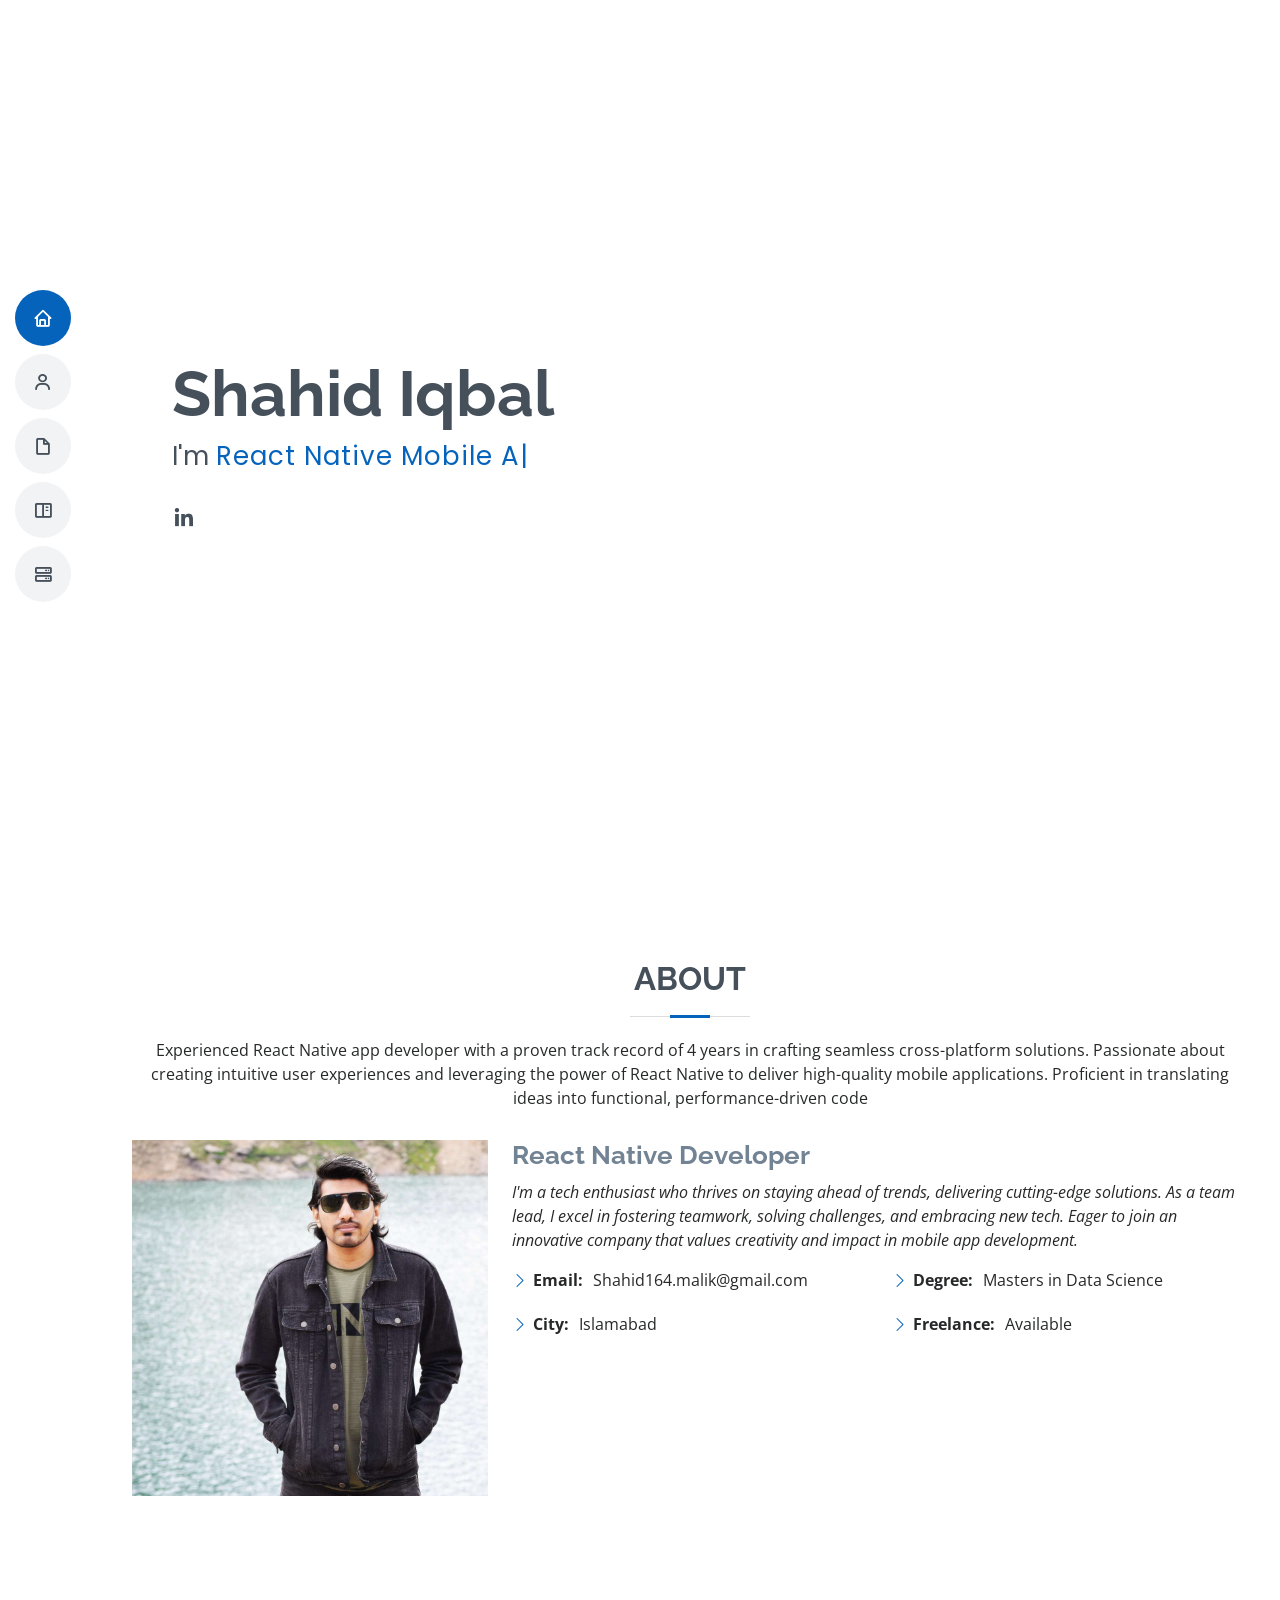
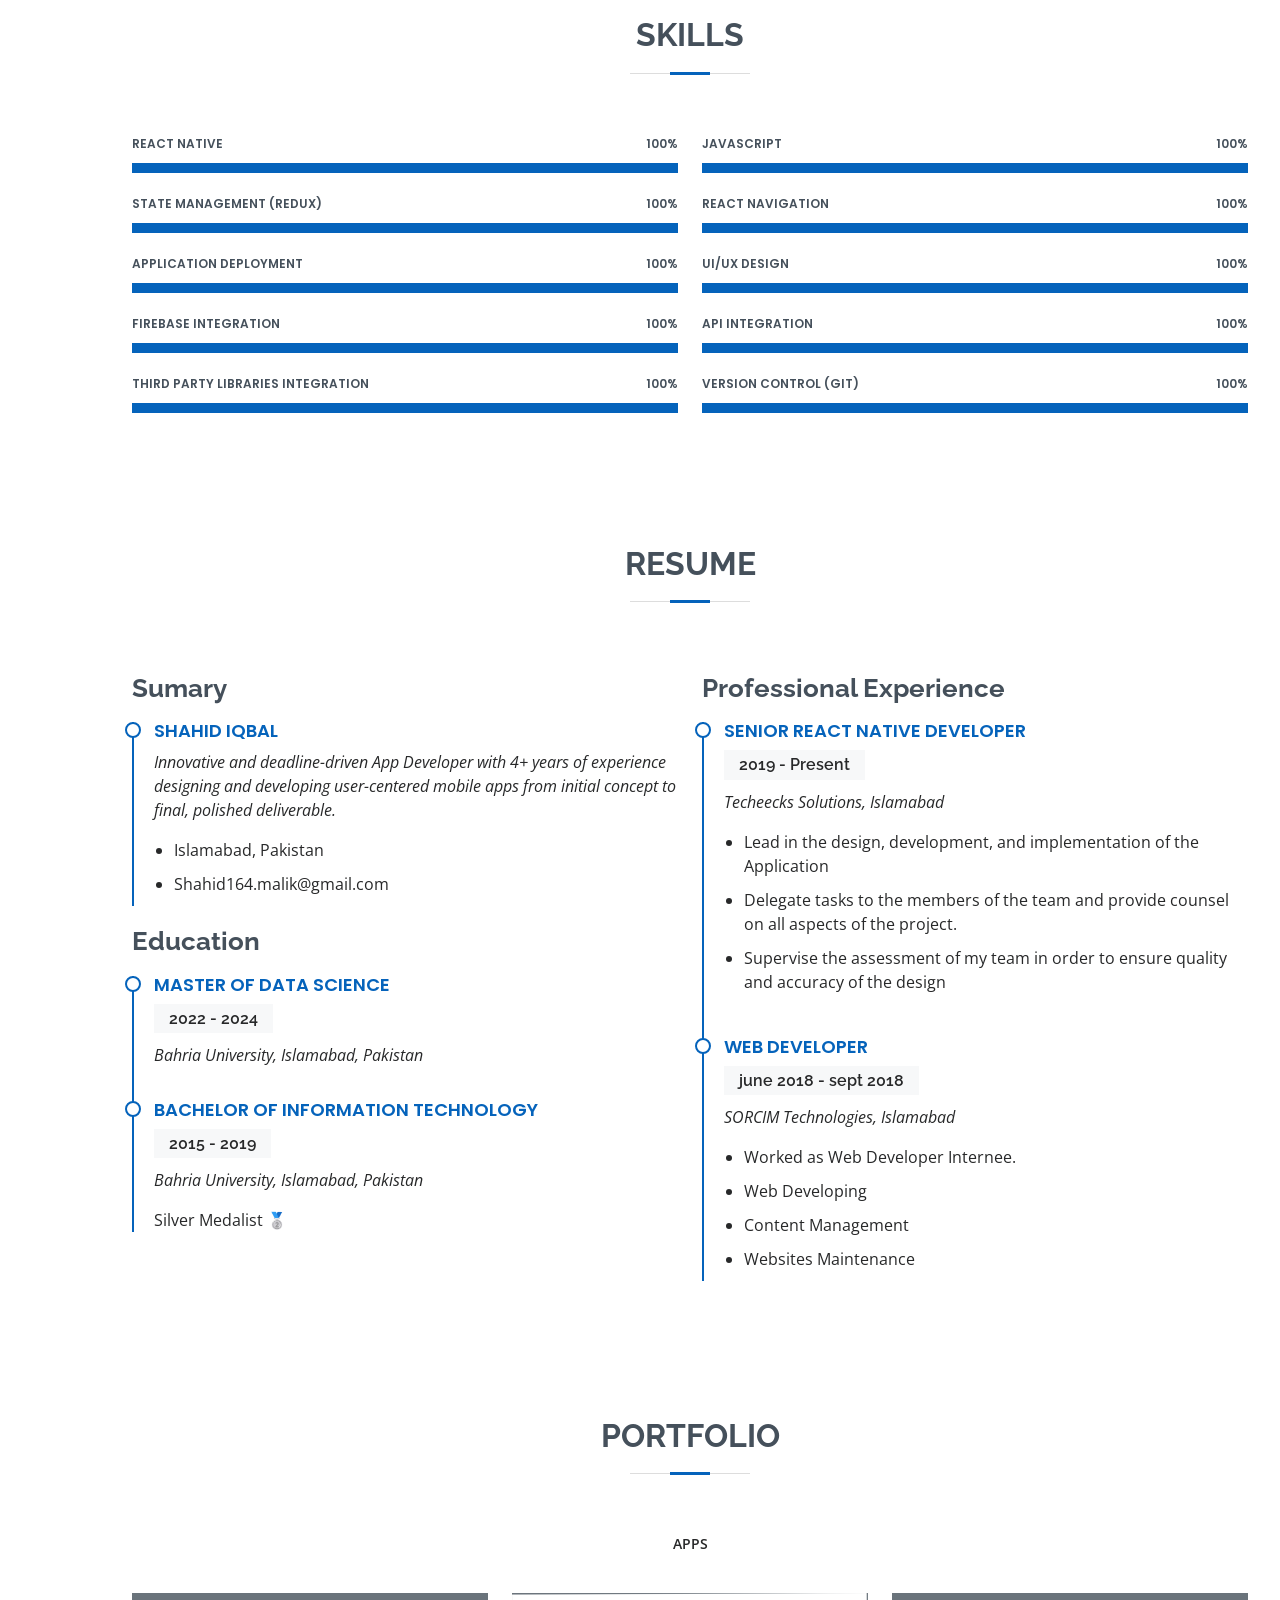
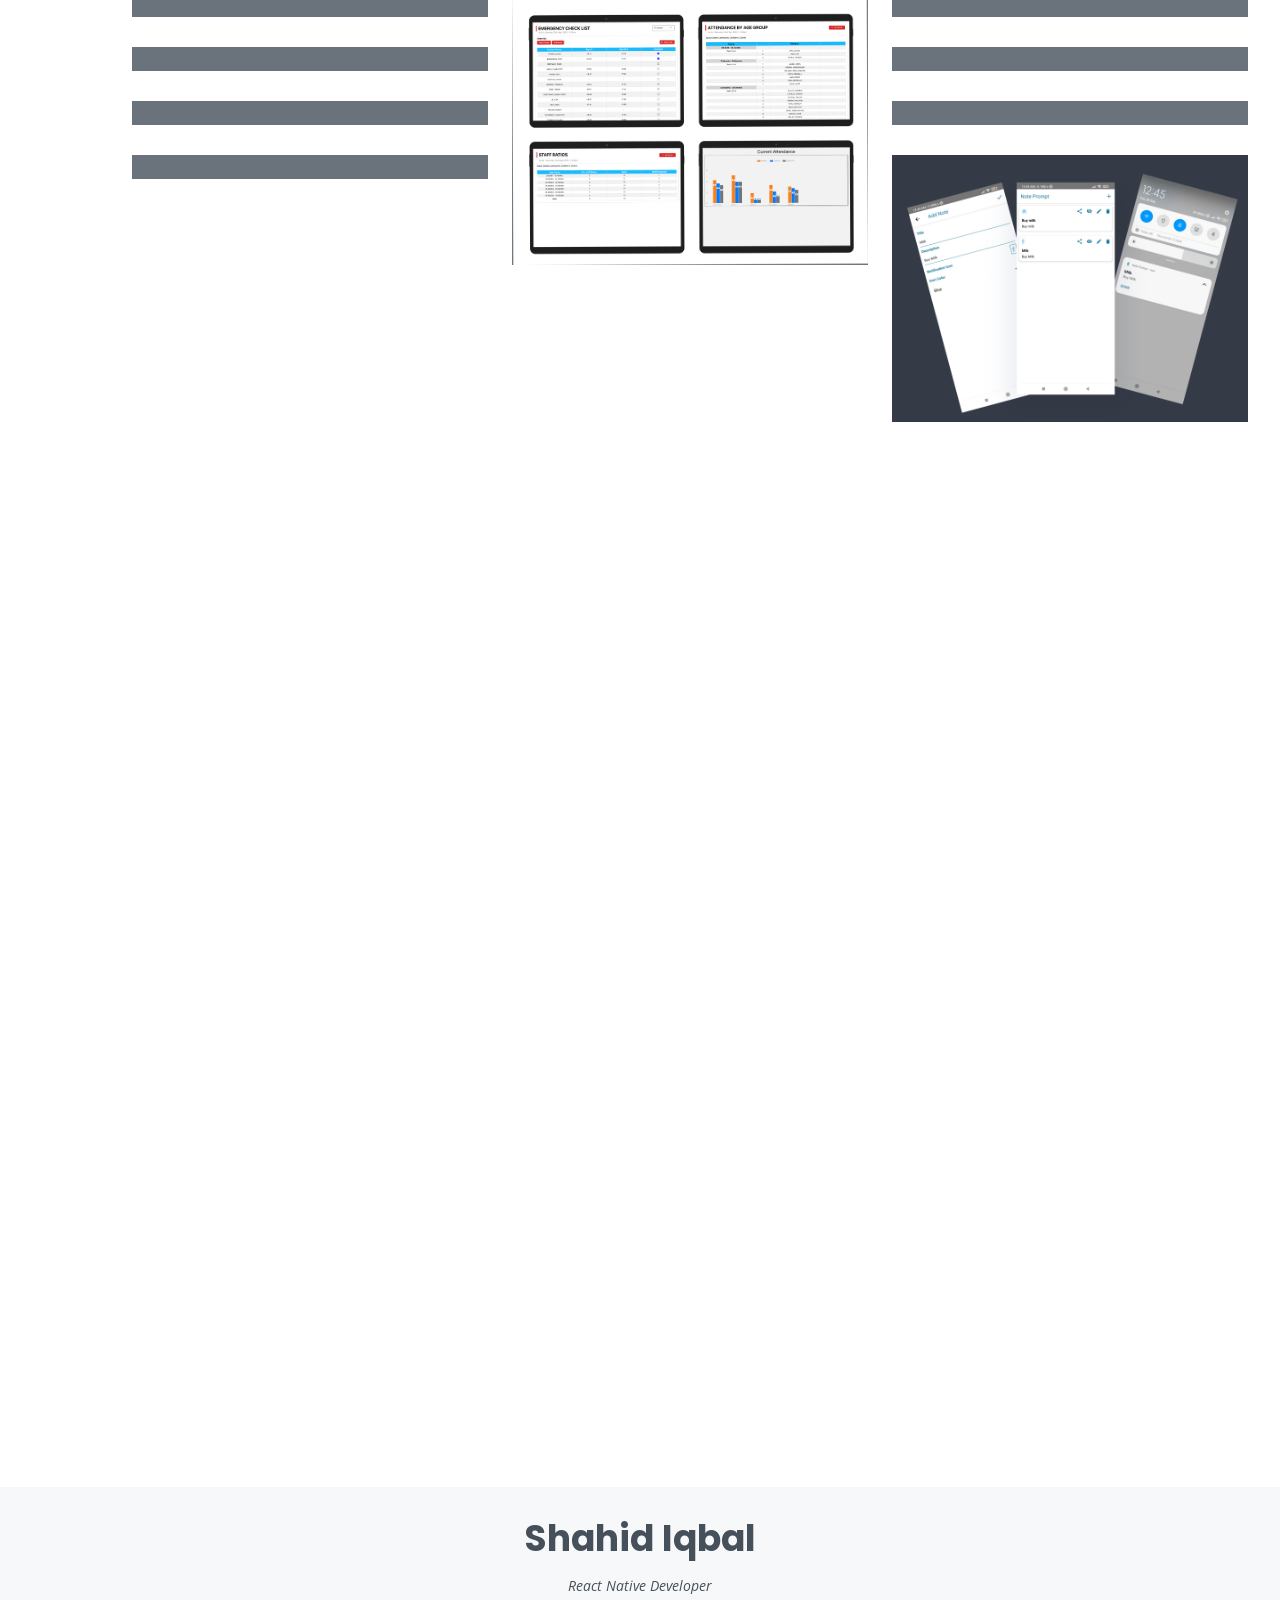
==== index.html @ 9d82361a "first commit" ====
<!DOCTYPE html>
<html lang="en">

<head>
  <meta charset="utf-8">
  <meta content="width=device-width, initial-scale=1.0" name="viewport">

  <title>Shahid Iqbal</title>
  <meta content="" name="description">
  <meta content="" name="keywords">

  <!-- Favicons -->
  <link href="assets/img/favicon.png" rel="icon">
  <link href="assets/img/apple-touch-icon.png" rel="apple-touch-icon">

  <!-- Google Fonts -->
  <link href="https://fonts.googleapis.com/css?family=Open+Sans:300,300i,400,400i,600,600i,700,700i|Raleway:300,300i,400,400i,500,500i,600,600i,700,700i|Poppins:300,300i,400,400i,500,500i,600,600i,700,700i" rel="stylesheet">

  <!-- Vendor CSS Files -->
  <link href="assets/vendor/aos/aos.css" rel="stylesheet">
  <link href="assets/vendor/bootstrap/css/bootstrap.min.css" rel="stylesheet">
  <link href="assets/vendor/bootstrap-icons/bootstrap-icons.css" rel="stylesheet">
  <link href="assets/vendor/boxicons/css/boxicons.min.css" rel="stylesheet">
  <link href="assets/vendor/glightbox/css/glightbox.min.css" rel="stylesheet">
  <link href="assets/vendor/swiper/swiper-bundle.min.css" rel="stylesheet">

  <!-- Template Main CSS File -->
  <link href="assets/css/style.css" rel="stylesheet">

  <!-- =======================================================
  * Template Name: MyResume
  * Updated: Jul 27 2023 with Bootstrap v5.3.1
  * Template URL: https://bootstrapmade.com/free-html-bootstrap-template-my-resume/
  * Author: BootstrapMade.com
  * License: https://bootstrapmade.com/license/
  ======================================================== -->
</head>

<body>

  <!-- ======= Mobile nav toggle button ======= -->
  <!-- <button type="button" class="mobile-nav-toggle d-xl-none"><i class="bi bi-list mobile-nav-toggle"></i></button> -->
  <i class="bi bi-list mobile-nav-toggle d-lg-none"></i>
  <!-- ======= Header ======= -->
  <header id="header" class="d-flex flex-column justify-content-center">

    <nav id="navbar" class="navbar nav-menu">
      <ul>
        <li><a href="#hero" class="nav-link scrollto active"><i class="bx bx-home"></i> <span>Home</span></a></li>
        <li><a href="#about" class="nav-link scrollto"><i class="bx bx-user"></i> <span>About</span></a></li>
        <li><a href="#resume" class="nav-link scrollto"><i class="bx bx-file-blank"></i> <span>Resume</span></a></li>
        <li><a href="#portfolio" class="nav-link scrollto"><i class="bx bx-book-content"></i> <span>Portfolio</span></a></li>
        <li><a href="#services" class="nav-link scrollto"><i class="bx bx-server"></i> <span>Services</span></a></li>
        <!-- <li><a href="#contact" class="nav-link scrollto"><i class="bx bx-envelope"></i> <span>Contact</span></a></li> -->
      </ul>
    </nav><!-- .nav-menu -->

  </header><!-- End Header -->

  <!-- ======= Hero Section ======= -->
  <section id="hero" class="d-flex flex-column justify-content-center">
    <div class="container" data-aos="zoom-in" data-aos-delay="100">
      <h1>Shahid Iqbal</h1>
      <p>I'm <span class="typed" data-typed-items="React Native Mobile App Developer"></span></p>
      <div class="social-links">
        <!-- <a href="#" class="twitter"><i class="bx bxl-twitter"></i></a>
        <a href="#" class="facebook"><i class="bx bxl-facebook"></i></a>
        <a href="#" class="instagram"><i class="bx bxl-instagram"></i></a>
        <a href="#" class="google-plus"><i class="bx bxl-skype"></i></a> -->
        <a href="https://www.linkedin.com/in/shahid-malik/" class="linkedin"><i class="bx bxl-linkedin"></i></a>
      </div>
    </div>
  </section><!-- End Hero -->

  <main id="main">

    <!-- ======= About Section ======= -->
    <section id="about" class="about">
      <div class="container" data-aos="fade-up">

        <div class="section-title">
          <h2>About</h2>
          <p>Experienced React Native app developer with a proven track record of 4 years in crafting seamless cross-platform solutions. Passionate about creating intuitive user experiences and leveraging the power of React Native to deliver high-quality mobile applications. Proficient in translating ideas into functional, performance-driven code</p>
        </div>

        <div class="row">
          <div class="col-lg-4">
            <img src="assets/img/profile-img.jpeg" class="img-fluid" alt="">
          </div>
          <div class="col-lg-8 pt-4 pt-lg-0 content">
            <h3>React Native Developer </h3>
            <p class="fst-italic">
              I'm a tech enthusiast who thrives on staying ahead of trends, delivering cutting-edge solutions. As a team lead, I excel in fostering teamwork, solving challenges, and embracing new tech. Eager to join an innovative company that values creativity and impact in mobile app development.
            </p>
            <div class="row">
              <div class="col-lg-6">
                <ul>
                  <!-- <li><i class="bi bi-chevron-right"></i> <strong>Birthday:</strong> <span>1 May 1995</span></li> -->
                  <li><i class="bi bi-chevron-right"></i> <strong>Email:</strong> <span>Shahid164.malik@gmail.com</span></li>
                  <!-- <li><i class="bi bi-chevron-right"></i> <strong>Phone:</strong> <span>+123 456 7890</span></li> -->
                  <li><i class="bi bi-chevron-right"></i> <strong>City:</strong> <span>Islamabad</span></li>
                </ul>
              </div>
              <div class="col-lg-6">
                <ul>
                  <!-- <li><i class="bi bi-chevron-right"></i> <strong>Age:</strong> <span>30</span></li> -->
                  <li><i class="bi bi-chevron-right"></i> <strong>Degree:</strong> <span>Masters in Data Science</span></li>
                  <!-- <li><i class="bi bi-chevron-right"></i> <strong>PhEmailone:</strong> <span>email@example.com</span></li> -->
                  <li><i class="bi bi-chevron-right"></i> <strong>Freelance:</strong> <span>Available</span></li>
                </ul>
              </div>
            </div>
          </div>
        </div>

      </div>
    </section><!-- End About Section -->

    <!-- ======= Facts Section ======= -->
    <!-- <section id="facts" class="facts">
      <div class="container" data-aos="fade-up">

        <div class="section-title">
          <h2>Facts</h2>
          <p>Magnam dolores commodi suscipit. Necessitatibus eius consequatur ex aliquid fuga eum quidem. Sit sint consectetur velit. Quisquam quos quisquam cupiditate. Et nemo qui impedit suscipit alias ea. Quia fugiat sit in iste officiis commodi quidem hic quas.</p>
        </div>

        <div class="row">

          <div class="col-lg-3 col-md-6">
            <div class="count-box">
              <i class="bi bi-emoji-smile"></i>
              <span data-purecounter-start="0" data-purecounter-end="232" data-purecounter-duration="1" class="purecounter"></span>
              <p>Happy Clients</p>
            </div>
          </div>

          <div class="col-lg-3 col-md-6 mt-5 mt-md-0">
            <div class="count-box">
              <i class="bi bi-journal-richtext"></i>
              <span data-purecounter-start="0" data-purecounter-end="521" data-purecounter-duration="1" class="purecounter"></span>
              <p>Projects</p>
            </div>
          </div>

          <div class="col-lg-3 col-md-6 mt-5 mt-lg-0">
            <div class="count-box">
              <i class="bi bi-headset"></i>
              <span data-purecounter-start="0" data-purecounter-end="1463" data-purecounter-duration="1" class="purecounter"></span>
              <p>Hours Of Support</p>
            </div>
          </div>

          <div class="col-lg-3 col-md-6 mt-5 mt-lg-0">
            <div class="count-box">
              <i class="bi bi-award"></i>
              <span data-purecounter-start="0" data-purecounter-end="25" data-purecounter-duration="1" class="purecounter"></span>
              <p>Awards</p>
            </div>
          </div>

        </div>

      </div>
    </section> -->
    <!-- End Facts Section -->

    <!-- ======= Skills Section ======= -->
    <section id="skills" class="skills section-bg">
      <div class="container" data-aos="fade-up">

        <div class="section-title">
          <h2>Skills</h2>
          <!-- <p>Magnam dolores commodi suscipit. Necessitatibus eius consequatur ex aliquid fuga eum quidem. Sit sint consectetur velit. Quisquam quos quisquam cupiditate. Et nemo qui impedit suscipit alias ea. Quia fugiat sit in iste officiis commodi quidem hic quas.</p> -->
        </div>

        <div class="row skills-content">

          <div class="col-lg-6">

            <div class="progress">
              <span class="skill">React Native <i class="val">100%</i></span>
              <div class="progress-bar-wrap">
                <div class="progress-bar" role="progressbar" aria-valuenow="100" aria-valuemin="0" aria-valuemax="100"></div>
              </div>
            </div>

      
            <div class="progress">
              <span class="skill">State Management (Redux) <i class="val">100%</i></span>
              <div class="progress-bar-wrap">
                <div class="progress-bar" role="progressbar" aria-valuenow="100" aria-valuemin="0" aria-valuemax="100"></div>
              </div>
            </div>
            <div class="progress">
              <span class="skill">Application Deployment <i class="val">100%</i></span>
              <div class="progress-bar-wrap">
                <div class="progress-bar" role="progressbar" aria-valuenow="100" aria-valuemin="0" aria-valuemax="100"></div>
              </div>
            </div>

            <div class="progress">
              <span class="skill">Firebase Integration <i class="val">100%</i></span>
              <div class="progress-bar-wrap">
                <div class="progress-bar" role="progressbar" aria-valuenow="100" aria-valuemin="0" aria-valuemax="100"></div>
              </div>
            </div>

            <div class="progress">
              <span class="skill">Third Party Libraries Integration <i class="val">100%</i></span>
              <div class="progress-bar-wrap">
                <div class="progress-bar" role="progressbar" aria-valuenow="100" aria-valuemin="0" aria-valuemax="100"></div>
              </div>
            </div>

          </div>

          <div class="col-lg-6">

            <div class="progress">
              <span class="skill">Javascript <i class="val">100%</i></span>
              <div class="progress-bar-wrap">
                <div class="progress-bar" role="progressbar" aria-valuenow="100" aria-valuemin="0" aria-valuemax="100"></div>
              </div>
            </div>

            <div class="progress">
              <span class="skill">React Navigation <i class="val">100%</i></span>
              <div class="progress-bar-wrap">
                <div class="progress-bar" role="progressbar" aria-valuenow="100" aria-valuemin="0" aria-valuemax="100"></div>
              </div>
            </div>
        
            <div class="progress">
              <span class="skill">UI/UX Design <i class="val">100%</i></span>
              <div class="progress-bar-wrap">
                <div class="progress-bar" role="progressbar" aria-valuenow="100" aria-valuemin="0" aria-valuemax="100"></div>
              </div>
            </div>
            
            <div class="progress">
              <span class="skill">API Integration <i class="val">100%</i></span>
              <div class="progress-bar-wrap">
                <div class="progress-bar" role="progressbar" aria-valuenow="100" aria-valuemin="0" aria-valuemax="100"></div>
              </div>
            </div>

            <div class="progress">
              <span class="skill">Version Control (git) <i class="val">100%</i></span>
              <div class="progress-bar-wrap">
                <div class="progress-bar" role="progressbar" aria-valuenow="100" aria-valuemin="0" aria-valuemax="100"></div>
              </div>
            </div>

        

          </div>

        </div>

      </div>
    </section><!-- End Skills Section -->

    <!-- ======= Resume Section ======= -->
    <section id="resume" class="resume">
      <div class="container" data-aos="fade-up">

        <div class="section-title">
          <h2>Resume</h2>
          <!-- <p>Magnam dolores commodi suscipit. Necessitatibus eius consequatur ex aliquid fuga eum quidem. Sit sint consectetur velit. Quisquam quos quisquam cupiditate. Et nemo qui impedit suscipit alias ea. Quia fugiat sit in iste officiis commodi quidem hic quas.</p> -->
        </div>

        <div class="row">
          <div class="col-lg-6">
            <h3 class="resume-title">Sumary</h3>
            <div class="resume-item pb-0">
              <h4>Shahid Iqbal</h4>
              <p><em>Innovative and deadline-driven App Developer with 4+ years of experience designing and developing user-centered mobile apps from initial concept to final, polished deliverable.</em></p>
              <ul>
                <li>Islamabad, Pakistan</li>
                <!-- <li>(123) 456-7891</li> -->
                <li>Shahid164.malik@gmail.com</li>
              </ul>
            </div>

            <h3 class="resume-title">Education</h3>
            <div class="resume-item">
              <h4>Master of Data Science</h4>
              <h5>2022 - 2024</h5>
              <p><em>Bahria University, Islamabad, Pakistan </em></p>
              <!-- <p>Qui deserunt veniam. Et sed aliquam labore tempore sed quisquam iusto autem sit. Ea vero voluptatum qui ut dignissimos deleniti nerada porti sand markend</p> -->
            </div>
            <div class="resume-item">
              <h4>Bachelor of Information Technology</h4>
              <h5>2015 - 2019</h5>
              <p><em>Bahria University, Islamabad, Pakistan </em></p>
              <p>Silver Medalist 🥈</p>
            </div>
          </div>
          <div class="col-lg-6">
            <h3 class="resume-title">Professional Experience</h3>
            <div class="resume-item">
              <h4>Senior React Native Developer</h4>
              <h5>2019 - Present</h5>
              <p><em>Techeecks Solutions, Islamabad </em></p>
              <ul>
                <li>Lead in the design, development, and implementation of the Application</li>
                <li>Delegate tasks to the members of the  team and provide counsel on all aspects of the project. </li>
                <li>Supervise the assessment of my team in order to ensure quality and accuracy of the design</li>
                <!-- <li>Oversee the efficient use of production project budgets ranging from $2,000 - $25,000</li> -->
              </ul>
            </div>
            <div class="resume-item">
              <h4>Web Developer</h4>
              <h5>june 2018 - sept 2018</h5>
              <p><em>SORCIM Technologies, Islamabad</em></p>
              <ul>
                <li>Worked as Web Developer Internee.</li>
                <li>Web Developing</li>
                <li>Content Management</li>
                <li>Websites Maintenance</li>
              </ul>
            </div>
          </div>
        </div>

      </div>
    </section><!-- End Resume Section -->

    <!-- ======= Portfolio Section ======= -->
    <section id="portfolio" class="portfolio section-bg">
      <div class="container" data-aos="fade-up">

        <div class="section-title">
          <h2>Portfolio</h2>
          <!-- <p>Magnam dolores commodi suscipit. Necessitatibus eius consequatur ex aliquid fuga eum quidem. Sit sint consectetur velit. Quisquam quos quisquam cupiditate. Et nemo qui impedit suscipit alias ea. Quia fugiat sit in iste officiis commodi quidem hic quas.</p> -->
        </div>

        <div class="row">
          <div class="col-lg-12 d-flex justify-content-center" data-aos="fade-up" data-aos-delay="100">
            <ul id="portfolio-flters">
              <!-- <li data-filter="*" class="filter-active">All</li> -->
              <li data-filter=".filter-app">Apps</li>
              <!-- <li data-filter=".filter-card">Card</li>
              <li data-filter=".filter-web">Web</li> -->
            </ul>
          </div>
        </div>

        <div class="row portfolio-container" data-aos="fade-up" data-aos-delay="200">

          <div class="col-lg-4 col-md-6 portfolio-item filter-app">
            <div class="portfolio-wrap">
              <img src="assets/img/portfolio/Arazee.png" class="img-fluid" alt="">
              <div class="portfolio-info">
                <h4>Arazee</h4>
                <p>Real State Agency</p>
                <div class="portfolio-links">
                  <a href="assets/img/portfolio/Arazee.png" data-gallery="portfolioGallery" class="portfolio-lightbox" title="Arazee"><i class="bx bx-plus"></i></a>
                  <!-- <a href="portfolio-details.html" class="portfolio-details-lightbox" data-glightbox="type: external" title="Portfolio Details"><i class="bx bx-link"></i></a> -->
                </div>
              </div>
            </div>
          </div>

          <div class="col-lg-4 col-md-6 portfolio-item filter-app">
            <div class="portfolio-wrap">
              <img src="assets/img/portfolio/Kindy.png" class="img-fluid" alt="">
              <div class="portfolio-info">
                <h4>Kindy Student Manager</h4>
                <p>Student Manager</p>
                <div class="portfolio-links">
                  <a href="assets/img/portfolio/Kindy.png" data-gallery="portfolioGallery" class="portfolio-lightbox" title="Kindy Student Manager"><i class="bx bx-plus"></i></a>
                  <a href="https://apps.apple.com/au/app/km-kiosk/id1320560077"><i class="bx bx-link"></i></a>
                </div>
              </div>
            </div>
          </div>

          <div class="col-lg-4 col-md-6 portfolio-item filter-app">
            <div class="portfolio-wrap">
              <img src="assets/img/portfolio/Alarme.png" class="img-fluid" alt="">
              <div class="portfolio-info">
                <h4>Alarme</h4>
                <p>Location Based Alarm</p>
                <div class="portfolio-links">
                  <a href="assets/img/portfolio/Alarme.png" data-gallery="portfolioGallery" class="portfolio-lightbox" title="Alarme"><i class="bx bx-plus"></i></a>
                  <!-- <a href="portfolio-details.html" class="portfolio-details-lightbox" data-glightbox="type: external" title="Portfolio Details"><i class="bx bx-link"></i></a> -->
                </div>
              </div>
            </div>
          </div>

          <div class="col-lg-4 col-md-6 portfolio-item filter-app">
            <div class="portfolio-wrap">
              <img src="assets/img/portfolio/Polish.png" class="img-fluid" alt="">
              <div class="portfolio-info">
                <h4>Polish N GO</h4>
                <p>Car Wash & Service App</p>
                <div class="portfolio-links">
                  <a href="assets/img/portfolio/Polish.png" data-gallery="portfolioGallery" class="portfolio-lightbox" title="Polish N GO"><i class="bx bx-plus"></i></a>
                  <!-- <a href="portfolio-details.html" class="portfolio-details-lightbox" data-glightbox="type: external" title="Portfolio Details"><i class="bx bx-link"></i></a> -->
                </div>
              </div>
            </div>
          </div>

 

          <div class="col-lg-4 col-md-6 portfolio-item filter-app">
            <div class="portfolio-wrap">
              <img src="assets/img/portfolio/Bahr.png" class="img-fluid" alt="">
              <div class="portfolio-info">
                <h4>Bahr</h4>
                <p>Course & Center Manager</p>
                <div class="portfolio-links">
                  <a href="assets/img/portfolio/Bahr.png" data-gallery="portfolioGallery" class="portfolio-lightbox" title="Bahr"><i class="bx bx-plus"></i></a>
                  <!-- <a href="portfolio-details.html" class="portfolio-details-lightbox" data-glightbox="type: external" title="Portfolio Details"><i class="bx bx-link"></i></a> -->
                </div>
              </div>
            </div>
          </div>

          <div class="col-lg-4 col-md-6 portfolio-item filter-app">
            <div class="portfolio-wrap">
              <img src="assets/img/portfolio/HF.png" class="img-fluid" alt="">
              <div class="portfolio-info">
                <h4>HF Proje Plus</h4>
                <p>Turkish Real State App</p>
                <div class="portfolio-links">
                  <a href="assets/img/portfolio/HF.png" data-gallery="portfolioGallery" class="portfolio-lightbox" title="HF Proje Plu"><i class="bx bx-plus"></i></a>
                  <a href="https://play.google.com/store/apps/details?id=com.hfprojeplus.realestate"><i class="bx bx-link"></i></a>
                </div>
              </div>
            </div>
          </div>

          <div class="col-lg-4 col-md-6 portfolio-item filter-app">
            <div class="portfolio-wrap">
              <img src="assets/img/portfolio/Artwork.png" class="img-fluid" alt="">
              <div class="portfolio-info">
                <h4>ClickOnArtWorks</h4>
                <p>Art Work App</p>
                <div class="portfolio-links">
                  <a href="assets/img/portfolio/Artwork.png" data-gallery="portfolioGallery" class="portfolio-lightbox" title="ClickOnArtWorks"><i class="bx bx-plus"></i></a>
                  <!-- <a href="portfolio-details.html" class="portfolio-details-lightbox" data-glightbox="type: external" title="Portfolio Details"><i class="bx bx-link"></i></a> -->
                </div>
              </div>
            </div>
          </div>

          <div class="col-lg-4 col-md-6 portfolio-item filter-app">
            <div class="portfolio-wrap">
              <img src="assets/img/portfolio/Matbrawl.png" class="img-fluid" alt="">
              <div class="portfolio-info">
                <h4>Matbrawl</h4>
                <p>App For Fighters</p>
                <div class="portfolio-links">
                  <a href="assets/img/portfolio/Matbrawl.png" data-gallery="portfolioGallery" class="portfolio-lightbox" title="Matbrawl"><i class="bx bx-plus"></i></a>
                  <a href="https://play.google.com/store/apps/details?id=com.matbrawl"><i class="bx bx-link"></i></a>
                </div>
              </div>
            </div>
          </div>

          <div class="col-lg-4 col-md-6 portfolio-item filter-app">
            <div class="portfolio-wrap">
              <img src="assets/img/portfolio/NotePrompt.png" class="img-fluid" alt="">
              <div class="portfolio-info">
                <h4>Note Prompt</h4>
                <p>Note Reminder App</p>
                <div class="portfolio-links">
                  <a href="assets/img/portfolio/NotePrompt.png" data-gallery="portfolioGallery" class="portfolio-lightbox" title="Note Promp"><i class="bx bx-plus"></i></a>
                  <!-- <a href="portfolio-details.html" class="portfolio-details-lightbox" data-glightbox="type: external" title="Portfolio Details"><i class="bx bx-link"></i></a> -->
                </div>
              </div>
            </div>
          </div>

        </div>

      </div>
    </section><!-- End Portfolio Section -->

    <!-- ======= Services Section ======= -->
    <section id="services" class="services">
      <div class="container" data-aos="fade-up">

        <div class="section-title">
          <h2>Services</h2>
          <!-- <p>Below, you'll find a compilation of services I am capable of offering.</p> -->
        </div>

        <div class="row">

          <div class="col-lg-4 col-md-6 d-flex align-items-stretch" data-aos="zoom-in" data-aos-delay="100">
            <div class="icon-box iconbox-blue">
              <div class="icon">
                <svg width="100" height="100" viewBox="0 0 600 600" xmlns="http://www.w3.org/2000/svg">
                  <path stroke="none" stroke-width="0" fill="#f5f5f5" d="M300,521.0016835830174C376.1290562159157,517.8887921683347,466.0731472004068,529.7835943286574,510.70327084640275,468.03025145048787C554.3714126377745,407.6079735673963,508.03601936045806,328.9844924480964,491.2728898941984,256.3432110539036C474.5976632858925,184.082847569629,479.9380746630129,96.60480741107993,416.23090153303,58.64404602377083C348.86323505073057,18.502131276798302,261.93793281208167,40.57373210992963,193.5410806939664,78.93577620505333C130.42746243093433,114.334589627462,98.30271207620316,179.96522072025542,76.75703585869454,249.04625023123273C51.97151888228291,328.5150500222984,13.704378332031375,421.85034740162234,66.52175969318436,486.19268352777647C119.04800174914682,550.1803526380478,217.28368757567262,524.383925680826,300,521.0016835830174"></path>
                </svg>
                <i class="bx bxl-react"></i>
              </div>
              <h4><a href="">React Native</a></h4>
              <p>App Development using React Native ( RN or Expo CLI)</p>
            </div>
          </div>

          <div class="col-lg-4 col-md-6 d-flex align-items-stretch mt-4 mt-md-0" data-aos="zoom-in" data-aos-delay="200">
            <div class="icon-box iconbox-pink ">
              <div class="icon">
                <svg width="100" height="100" viewBox="0 0 600 600" xmlns="http://www.w3.org/2000/svg">
                  <path stroke="none" stroke-width="0" fill="#f5f5f5" d="M300,582.0697525312426C382.5290701553225,586.8405444964366,449.9789794690241,525.3245884688669,502.5850820975895,461.55621195738473C556.606425686781,396.0723002908107,615.8543463187945,314.28637112970534,586.6730223649479,234.56875336149918C558.9533121215079,158.8439757836574,454.9685369536778,164.00468322053177,381.49747125262974,130.76875717737553C312.15926192815925,99.40240125094834,248.97055460311594,18.661163978235184,179.8680185752513,50.54337015887873C110.5421016452524,82.52863877960104,119.82277516462835,180.83849132639028,109.12597500060166,256.43424936330496C100.08760227029461,320.3096726198365,92.17705696193138,384.0621239912766,124.79988738764834,439.7174275375508C164.83382741302287,508.01625554203684,220.96474134820875,577.5009287672846,300,582.0697525312426"></path>
                </svg>
                <i class="bx bxl-play-store"></i>
              </div>
              <h4><a href="">Play Store</a></h4>
              <p>App Deplymont to Play Store and App Store with your configurations</p>
            </div>
          </div>
          <div class="col-lg-4 col-md-6 d-flex align-items-stretch mt-4 mt-md-0" data-aos="zoom-in" data-aos-delay="200">
            <div class="icon-box iconbox-pink ">
              <div class="icon">
                <svg width="100" height="100" viewBox="0 0 600 600" xmlns="http://www.w3.org/2000/svg">
                  <path stroke="none" stroke-width="0" fill="#f5f5f5" d="M300,582.0697525312426C382.5290701553225,586.8405444964366,449.9789794690241,525.3245884688669,502.5850820975895,461.55621195738473C556.606425686781,396.0723002908107,615.8543463187945,314.28637112970534,586.6730223649479,234.56875336149918C558.9533121215079,158.8439757836574,454.9685369536778,164.00468322053177,381.49747125262974,130.76875717737553C312.15926192815925,99.40240125094834,248.97055460311594,18.661163978235184,179.8680185752513,50.54337015887873C110.5421016452524,82.52863877960104,119.82277516462835,180.83849132639028,109.12597500060166,256.43424936330496C100.08760227029461,320.3096726198365,92.17705696193138,384.0621239912766,124.79988738764834,439.7174275375508C164.83382741302287,508.01625554203684,220.96474134820875,577.5009287672846,300,582.0697525312426"></path>
                </svg>
                <i class="bx bx-bug"></i>
              </div>
              <h4><a href="">Bug Resolving</a></h4>
              <p>Bug Finding, Resolving and Adding new features in the existing apps</p>
            </div>
          </div>


          <div class="col-lg-4 col-md-6 d-flex align-items-stretch mt-4" data-aos="zoom-in" data-aos-delay="100">
            <div class="icon-box iconbox-yellow">
              <div class="icon">
                <svg width="100" height="100" viewBox="0 0 600 600" xmlns="http://www.w3.org/2000/svg">
                  <path stroke="none" stroke-width="0" fill="#f5f5f5" d="M300,503.46388370962813C374.79870501325706,506.71871716319447,464.8034551963731,527.1746412648533,510.4981551193396,467.86667711651364C555.9287308511215,408.9015244558933,512.6030010748507,327.5744911775523,490.211057578863,256.5855673507754C471.097692560561,195.9906835881958,447.69079081568157,138.11976852964426,395.19560036434837,102.3242989838813C329.3053358748298,57.3949838291264,248.02791733380457,8.279543830951368,175.87071277845988,42.242879143198664C103.41431057327972,76.34704239035025,93.79494320519305,170.9812938413882,81.28167332365135,250.07896920659033C70.17666984294237,320.27484674793965,64.84698225790005,396.69656628748305,111.28512138212992,450.4950937839243C156.20124167950087,502.5303643271138,231.32542653798444,500.4755392045468,300,503.46388370962813"></path>
                </svg>
                <i class="bx bxl-google"></i>
              </div>
              <h4><a href="">Social Media Integration</a></h4>
              <p>Integrating Social Media Apps Login (Facebook,Google,Apple, etc.)</p>
            </div>
          </div>

          <div class="col-lg-4 col-md-6 d-flex align-items-stretch mt-4" data-aos="zoom-in" data-aos-delay="200">
            <div class="icon-box iconbox-red">
              <div class="icon">
                <svg width="100" height="100" viewBox="0 0 600 600" xmlns="http://www.w3.org/2000/svg">
                  <path stroke="none" stroke-width="0" fill="#f5f5f5" d="M300,532.3542879108572C369.38199826031484,532.3153073249985,429.10787420159085,491.63046689027357,474.5244479745417,439.17860296908856C522.8885846962883,383.3225815378663,569.1668002868075,314.3205725914397,550.7432151929288,242.7694973846089C532.6665558377875,172.5657663291529,456.2379748765914,142.6223662098291,390.3689995646985,112.34683881706744C326.66090330228417,83.06452184765237,258.84405631176094,53.51806209861945,193.32584062364296,78.48882559362697C121.61183558270385,105.82097193414197,62.805066853699245,167.19869350419734,48.57481801355237,242.6138429142374C34.843463184063346,315.3850353017275,76.69343916112496,383.4422959591041,125.22947124332185,439.3748458443577C170.7312796277747,491.8107796887764,230.57421082200815,532.3932930995766,300,532.3542879108572"></path>
                </svg>
                <i class="bx bxl-paypal"></i>
              </div>
              <h4><a href="">Payment Method Integration</a></h4>
              <p>Integrating Payment Methods to Apps (Stripe, etc.)</p>
            </div>
          </div>

          <div class="col-lg-4 col-md-6 d-flex align-items-stretch mt-4" data-aos="zoom-in" data-aos-delay="300">
            <div class="icon-box iconbox-teal">
              <div class="icon">
                <svg width="100" height="100" viewBox="0 0 600 600" xmlns="http://www.w3.org/2000/svg">
                  <path stroke="none" stroke-width="0" fill="#f5f5f5" d="M300,566.797414625762C385.7384707136149,576.1784315230908,478.7894351017131,552.8928747891023,531.9192734346935,484.94944893311C584.6109503024035,417.5663521118492,582.489472248146,322.67544863468447,553.9536738515405,242.03673114598146C529.1557734026468,171.96086150256528,465.24506316201064,127.66468636344209,395.9583748389544,100.7403814666027C334.2173773831606,76.7482773500951,269.4350130405921,84.62216499799875,207.1952322260088,107.2889140133804C132.92018162631612,134.33871894543012,41.79353780512637,160.00259165414826,22.644507872594943,236.69541883565114C3.319112789854554,314.0945973066697,72.72355303640163,379.243833228382,124.04198916343866,440.3218312028393C172.9286146004772,498.5055451809895,224.45579914871206,558.5317968840102,300,566.797414625762"></path>
                </svg>
                <i class="bx bx-support"></i>
              </div>
              <h4><a href="">App Support</a></h4>
              <p>Expertly provide app support and maintenance services, ensuring optimal performance and user experience.</p>
            </div>
          </div>

        </div>

      </div>
    </section><!-- End Services Section -->


    <!-- ======= Contact Section ======= -->
    <!-- <section id="contact" class="contact">
      <div class="container" data-aos="fade-up">

        <div class="section-title">
          <h2>Contact</h2>
        </div>

        <div class="row mt-1">

          <div class="col-lg-4">
            <div class="info">
              <div class="address">
                <i class="bi bi-geo-alt"></i>
                <h4>Location:</h4>
                <p>A108 Adam Street, New York, NY 535022</p>
              </div>

              <div class="email">
                <i class="bi bi-envelope"></i>
                <h4>Email:</h4>
                <p>info@example.com</p>
              </div>

              <div class="phone">
                <i class="bi bi-phone"></i>
                <h4>Call:</h4>
                <p>+1 5589 55488 55s</p>
              </div>

            </div>

          </div>

          <div class="col-lg-8 mt-5 mt-lg-0">

            <form action="forms/contact.php" method="post" role="form" class="php-email-form">
              <div class="row">
                <div class="col-md-6 form-group">
                  <input type="text" name="name" class="form-control" id="name" placeholder="Your Name" required>
                </div>
                <div class="col-md-6 form-group mt-3 mt-md-0">
                  <input type="email" class="form-control" name="email" id="email" placeholder="Your Email" required>
                </div>
              </div>
              <div class="form-group mt-3">
                <input type="text" class="form-control" name="subject" id="subject" placeholder="Subject" required>
              </div>
              <div class="form-group mt-3">
                <textarea class="form-control" name="message" rows="5" placeholder="Message" required></textarea>
              </div>
              <div class="my-3">
                <div class="loading">Loading</div>
                <div class="error-message"></div>
                <div class="sent-message">Your message has been sent. Thank you!</div>
              </div>
              <div class="text-center"><button type="submit">Send Message</button></div>
            </form>

          </div>

        </div>

      </div>
    </section> -->
    <!-- End Contact Section -->

  </main><!-- End #main -->

  <!-- ======= Footer ======= -->
  <footer id="footer">
    <div class="container">
      <h3>Shahid Iqbal</h3>
      <p>React Native Developer</p>
      <!-- <div class="social-links">
        <a href="#" class="twitter"><i class="bx bxl-twitter"></i></a>
        <a href="#" class="facebook"><i class="bx bxl-facebook"></i></a>
        <a href="#" class="instagram"><i class="bx bxl-instagram"></i></a>
        <a href="#" class="google-plus"><i class="bx bxl-skype"></i></a>
        <a href="#" class="linkedin"><i class="bx bxl-linkedin"></i></a>
      </div> -->
    </div>
  </footer><!-- End Footer -->

  <div id="preloader"></div>
  <a href="#" class="back-to-top d-flex align-items-center justify-content-center"><i class="bi bi-arrow-up-short"></i></a>

  <!-- Vendor JS Files -->
  <script src="assets/vendor/purecounter/purecounter_vanilla.js"></script>
  <script src="assets/vendor/aos/aos.js"></script>
  <script src="assets/vendor/bootstrap/js/bootstrap.bundle.min.js"></script>
  <script src="assets/vendor/glightbox/js/glightbox.min.js"></script>
  <script src="assets/vendor/isotope-layout/isotope.pkgd.min.js"></script>
  <script src="assets/vendor/swiper/swiper-bundle.min.js"></script>
  <script src="assets/vendor/typed.js/typed.umd.js"></script>
  <script src="assets/vendor/waypoints/noframework.waypoints.js"></script>
  <script src="assets/vendor/php-email-form/validate.js"></script>

  <!-- Template Main JS File -->
  <script src="assets/js/main.js"></script>

</body>

</html>
---- assets/css/style.css ----
/**
* Template Name: MyResume
* Updated: Jul 27 2023 with Bootstrap v5.3.1
* Template URL: https://bootstrapmade.com/free-html-bootstrap-template-my-resume/
* Author: BootstrapMade.com
* License: https://bootstrapmade.com/license/
*/

/*--------------------------------------------------------------
# General
--------------------------------------------------------------*/
body {
  font-family: "Open Sans", sans-serif;
  color: #272829;
}

a {
  color: #0563bb;
  text-decoration: none;
}

a:hover {
  color: #067ded;
  text-decoration: none;
}

h1,
h2,
h3,
h4,
h5,
h6 {
  font-family: "Raleway", sans-serif;
}

/*--------------------------------------------------------------
# Back to top button
--------------------------------------------------------------*/
.back-to-top {
  position: fixed;
  visibility: hidden;
  opacity: 0;
  right: 15px;
  bottom: 15px;
  z-index: 996;
  background: #0563bb;
  width: 40px;
  height: 40px;
  border-radius: 50px;
  transition: all 0.4s;
}

.back-to-top i {
  font-size: 28px;
  color: #fff;
  line-height: 0;
}

.back-to-top:hover {
  background: #0678e3;
  color: #fff;
}

.back-to-top.active {
  visibility: visible;
  opacity: 1;
}

/*--------------------------------------------------------------
# Preloader
--------------------------------------------------------------*/
#preloader {
  position: fixed;
  top: 0;
  left: 0;
  right: 0;
  bottom: 0;
  z-index: 9999;
  overflow: hidden;
  background: #fff;
}

#preloader:before {
  content: "";
  position: fixed;
  top: calc(50% - 30px);
  left: calc(50% - 30px);
  border: 6px solid #0563bb;
  border-top-color: #fff;
  border-bottom-color: #fff;
  border-radius: 50%;
  width: 60px;
  height: 60px;
  animation: animate-preloader 1s linear infinite;
}

@keyframes animate-preloader {
  0% {
    transform: rotate(0deg);
  }

  100% {
    transform: rotate(360deg);
  }
}

/*--------------------------------------------------------------
# Disable aos animation delay on mobile devices
--------------------------------------------------------------*/
@media screen and (max-width: 768px) {
  [data-aos-delay] {
    transition-delay: 0 !important;
  }
}

/*--------------------------------------------------------------
# Header
--------------------------------------------------------------*/
#header {
  position: fixed;
  top: 0;
  left: 0;
  bottom: 0;
  z-index: 9997;
  transition: all 0.5s;
  padding: 15px;
  overflow-y: auto;
}

@media (max-width: 991px) {
  #header {
    width: 300px;
    background: #fff;
    border-right: 1px solid #e6e9ec;
    left: -300px;
  }
}

@media (min-width: 991px) {
  #main {
    margin-left: 100px;
  }
}

/*--------------------------------------------------------------
# Navigation Menu
--------------------------------------------------------------*/
/**
* Desktop Navigation 
*/
.nav-menu {
  padding: 0;
  display: block;
}

.nav-menu * {
  margin: 0;
  padding: 0;
  list-style: none;
}

.nav-menu>ul>li {
  position: relative;
  white-space: nowrap;
}

.nav-menu a,
.nav-menu a:focus {
  display: flex;
  align-items: center;
  color: #45505b;
  padding: 10px 18px;
  margin-bottom: 8px;
  transition: 0.3s;
  font-size: 15px;
  border-radius: 50px;
  background: #f2f3f5;
  height: 56px;
  width: 100%;
  overflow: hidden;
  transition: 0.3s;
}

.nav-menu a i,
.nav-menu a:focus i {
  font-size: 20px;
}

.nav-menu a span,
.nav-menu a:focus span {
  padding: 0 5px 0 7px;
  color: #45505b;
}

@media (min-width: 992px) {

  .nav-menu a,
  .nav-menu a:focus {
    width: 56px;
  }

  .nav-menu a span,
  .nav-menu a:focus span {
    display: none;
    color: #fff;
  }
}

.nav-menu a:hover,
.nav-menu .active,
.nav-menu .active:focus,
.nav-menu li:hover>a {
  color: #fff;
  background: #0563bb;
}

.nav-menu a:hover span,
.nav-menu .active span,
.nav-menu .active:focus span,
.nav-menu li:hover>a span {
  color: #fff;
}

.nav-menu a:hover,
.nav-menu li:hover>a {
  width: 100%;
  color: #fff;
}

.nav-menu a:hover span,
.nav-menu li:hover>a span {
  display: block;
}

/**
* Mobile Navigation 
*/
.mobile-nav-toggle {
  position: fixed;
  right: 10px;
  top: 10px;
  z-index: 9998;
  border: 0;
  background: none;
  font-size: 28px;
  transition: all 0.4s;
  outline: none !important;
  line-height: 0;
  cursor: pointer;
  border-radius: 50px;
  padding: 5px;
}

.mobile-nav-toggle i {
  color: #45505b;
}

.mobile-nav-active {
  overflow: hidden;
}

.mobile-nav-active #header {
  left: 0;
}

.mobile-nav-active .mobile-nav-toggle {
  color: #fff;
  background-color: #0563bb;
}

/*--------------------------------------------------------------
# Hero Section
--------------------------------------------------------------*/
#hero {
  width: 100%;
  height: 100vh;
  background: url("../img/hero-bg.jpg") top right no-repeat;
  background-size: cover;
  position: relative;
}

@media (min-width: 992px) {
  #hero {
    padding-left: 160px;
  }
}

#hero:before {
  content: "";
  background: rgba(255, 255, 255, 0.8);
  position: absolute;
  bottom: 0;
  top: 0;
  left: 0;
  right: 0;
}

#hero h1 {
  margin: 0;
  font-size: 64px;
  font-weight: 700;
  line-height: 56px;
  color: #45505b;
}

#hero p {
  color: #45505b;
  margin: 15px 0 0 0;
  font-size: 26px;
  font-family: "Poppins", sans-serif;
}

#hero p span {
  color: #0563bb;
  letter-spacing: 1px;
}

#hero .social-links {
  margin-top: 30px;
}

#hero .social-links a {
  font-size: 24px;
  display: inline-block;
  color: #45505b;
  line-height: 1;
  margin-right: 20px;
  transition: 0.3s;
}

#hero .social-links a:hover {
  color: #0563bb;
}

@media (max-width: 992px) {
  #hero {
    text-align: center;
  }

  #hero h1 {
    font-size: 32px;
    line-height: 36px;
  }

  #hero p {
    margin-top: 10px;
    font-size: 20px;
    line-height: 24px;
  }
}

/*--------------------------------------------------------------
# Sections General
--------------------------------------------------------------*/
section {
  padding: 60px 0;
  overflow: hidden;
}

.section-title {
  text-align: center;
  padding-bottom: 30px;
}

.section-title h2 {
  font-size: 32px;
  font-weight: bold;
  text-transform: uppercase;
  margin-bottom: 20px;
  padding-bottom: 20px;
  position: relative;
  color: #45505b;
}

.section-title h2::before {
  content: "";
  position: absolute;
  display: block;
  width: 120px;
  height: 1px;
  background: #ddd;
  bottom: 1px;
  left: calc(50% - 60px);
}

.section-title h2::after {
  content: "";
  position: absolute;
  display: block;
  width: 40px;
  height: 3px;
  background: #0563bb;
  bottom: 0;
  left: calc(50% - 20px);
}

.section-title p {
  margin-bottom: 0;
}

/*--------------------------------------------------------------
# About
--------------------------------------------------------------*/
.about .content h3 {
  font-weight: 700;
  font-size: 26px;
  color: #728394;
}

.about .content ul {
  list-style: none;
  padding: 0;
}

.about .content ul li {
  margin-bottom: 20px;
  display: flex;
  align-items: center;
}

.about .content ul strong {
  margin-right: 10px;
}

.about .content ul i {
  font-size: 16px;
  margin-right: 5px;
  color: #0563bb;
  line-height: 0;
}

.about .content p:last-child {
  margin-bottom: 0;
}

/*--------------------------------------------------------------
# Facts
--------------------------------------------------------------*/
.facts .count-box {
  padding: 30px 30px 25px 30px;
  margin-top: 30px;
  width: 100%;
  position: relative;
  text-align: center;
  background: #fff;
}

.facts .count-box i {
  position: absolute;
  top: -25px;
  left: 50%;
  transform: translateX(-50%);
  font-size: 24px;
  background: #0563bb;
  color: #fff;
  border-radius: 50px;
  display: inline-flex;
  align-items: center;
  justify-content: center;
  width: 48px;
  height: 48px;
}

.facts .count-box span {
  font-size: 36px;
  display: block;
  font-weight: 600;
  color: #011426;
}

.facts .count-box p {
  padding: 0;
  margin: 0;
  font-family: "Raleway", sans-serif;
  font-size: 14px;
}

/*--------------------------------------------------------------
# Akills
--------------------------------------------------------------*/
.skills .progress {
  height: 60px;
  display: block;
  background: none;
  border-radius: 0;
}

.skills .progress .skill {
  padding: 10px 0;
  margin: 0;
  text-transform: uppercase;
  display: block;
  font-weight: 600;
  font-family: "Poppins", sans-serif;
  color: #45505b;
}

.skills .progress .skill .val {
  float: right;
  font-style: normal;
}

.skills .progress-bar-wrap {
  background: #f2f3f5;
}

.skills .progress-bar {
  width: 1px;
  height: 10px;
  transition: 0.9s;
  background-color: #0563bb;
}

/*--------------------------------------------------------------
# Resume
--------------------------------------------------------------*/
.resume .resume-title {
  font-size: 26px;
  font-weight: 700;
  margin-top: 20px;
  margin-bottom: 20px;
  color: #45505b;
}

.resume .resume-item {
  padding: 0 0 20px 20px;
  margin-top: -2px;
  border-left: 2px solid #0563bb;
  position: relative;
}

.resume .resume-item h4 {
  line-height: 18px;
  font-size: 18px;
  font-weight: 600;
  text-transform: uppercase;
  font-family: "Poppins", sans-serif;
  color: #0563bb;
  margin-bottom: 10px;
}

.resume .resume-item h5 {
  font-size: 16px;
  background: #f7f8f9;
  padding: 5px 15px;
  display: inline-block;
  font-weight: 600;
  margin-bottom: 10px;
}

.resume .resume-item ul {
  padding-left: 20px;
}

.resume .resume-item ul li {
  padding-bottom: 10px;
}

.resume .resume-item:last-child {
  padding-bottom: 0;
}

.resume .resume-item::before {
  content: "";
  position: absolute;
  width: 16px;
  height: 16px;
  border-radius: 50px;
  left: -9px;
  top: 0;
  background: #fff;
  border: 2px solid #0563bb;
}

/*--------------------------------------------------------------
# Portfolio
--------------------------------------------------------------*/
.portfolio .portfolio-item {
  margin-bottom: 30px;
}

.portfolio #portfolio-flters {
  padding: 0;
  margin: 0 auto 25px auto;
  list-style: none;
  text-align: center;
  background: #fff;
  border-radius: 50px;
  padding: 2px 15px;
}

.portfolio #portfolio-flters li {
  cursor: pointer;
  display: inline-block;
  padding: 10px 15px;
  font-size: 14px;
  font-weight: 600;
  line-height: 1;
  text-transform: uppercase;
  color: #272829;
  margin-bottom: 5px;
  transition: all 0.3s ease-in-out;
}

.portfolio #portfolio-flters li:hover,
.portfolio #portfolio-flters li.filter-active {
  color: #0563bb;
}

.portfolio #portfolio-flters li:last-child {
  margin-right: 0;
}

.portfolio .portfolio-wrap {
  transition: 0.3s;
  position: relative;
  overflow: hidden;
  z-index: 1;
  background: rgba(69, 80, 91, 0.8);
}

.portfolio .portfolio-wrap::before {
  content: "";
  background: rgba(255, 255, 255, 0.7);
  position: absolute;
  left: 30px;
  right: 30px;
  top: 30px;
  bottom: 30px;
  transition: all ease-in-out 0.3s;
  z-index: 2;
  opacity: 0;
}

.portfolio .portfolio-wrap .portfolio-info {
  opacity: 0;
  position: absolute;
  top: 0;
  left: 0;
  right: 0;
  bottom: 0;
  text-align: center;
  z-index: 3;
  transition: all ease-in-out 0.3s;
  display: flex;
  flex-direction: column;
  justify-content: center;
  align-items: center;
}

.portfolio .portfolio-wrap .portfolio-info::before {
  display: block;
  content: "";
  width: 48px;
  height: 48px;
  position: absolute;
  top: 35px;
  left: 35px;
  border-top: 3px solid #d7dce1;
  border-left: 3px solid #d7dce1;
  transition: all 0.5s ease 0s;
  z-index: 9994;
}

.portfolio .portfolio-wrap .portfolio-info::after {
  display: block;
  content: "";
  width: 48px;
  height: 48px;
  position: absolute;
  bottom: 35px;
  right: 35px;
  border-bottom: 3px solid #d7dce1;
  border-right: 3px solid #d7dce1;
  transition: all 0.5s ease 0s;
  z-index: 9994;
}

.portfolio .portfolio-wrap .portfolio-info h4 {
  font-size: 20px;
  color: #45505b;
  font-weight: 600;
}

.portfolio .portfolio-wrap .portfolio-info p {
  color: #45505b;
  font-size: 14px;
  text-transform: uppercase;
  padding: 0;
  margin: 0;
}

.portfolio .portfolio-wrap .portfolio-links {
  text-align: center;
  z-index: 4;
}

.portfolio .portfolio-wrap .portfolio-links a {
  color: #45505b;
  margin: 0 2px;
  font-size: 28px;
  display: inline-block;
  transition: 0.3s;
}

.portfolio .portfolio-wrap .portfolio-links a:hover {
  color: #148af9;
}

.portfolio .portfolio-wrap:hover::before {
  top: 0;
  left: 0;
  right: 0;
  bottom: 0;
  opacity: 1;
}

.portfolio .portfolio-wrap:hover .portfolio-info {
  opacity: 1;
}

.portfolio .portfolio-wrap:hover .portfolio-info::before {
  top: 15px;
  left: 15px;
}

.portfolio .portfolio-wrap:hover .portfolio-info::after {
  bottom: 15px;
  right: 15px;
}

/*--------------------------------------------------------------
# Portfolio Details
--------------------------------------------------------------*/
.portfolio-details {
  padding-top: 40px;
}

.portfolio-details .portfolio-details-slider img {
  width: 100%;
}

.portfolio-details .portfolio-details-slider .swiper-pagination {
  margin-top: 20px;
  position: relative;
}

.portfolio-details .portfolio-details-slider .swiper-pagination .swiper-pagination-bullet {
  width: 12px;
  height: 12px;
  background-color: #fff;
  opacity: 1;
  border: 1px solid #0563bb;
}

.portfolio-details .portfolio-details-slider .swiper-pagination .swiper-pagination-bullet-active {
  background-color: #0563bb;
}

.portfolio-details .portfolio-info {
  padding: 30px;
  box-shadow: 0px 0 30px rgba(69, 80, 91, 0.08);
}

.portfolio-details .portfolio-info h3 {
  font-size: 22px;
  font-weight: 700;
  margin-bottom: 20px;
  padding-bottom: 20px;
  border-bottom: 1px solid #eee;
}

.portfolio-details .portfolio-info ul {
  list-style: none;
  padding: 0;
  font-size: 15px;
}

.portfolio-details .portfolio-info ul li+li {
  margin-top: 10px;
}

.portfolio-details .portfolio-description {
  padding-top: 30px;
}

.portfolio-details .portfolio-description h2 {
  font-size: 26px;
  font-weight: 700;
  margin-bottom: 20px;
}

.portfolio-details .portfolio-description p {
  padding: 0;
}

/*--------------------------------------------------------------
# Services
--------------------------------------------------------------*/
.services .icon-box {
  text-align: center;
  padding: 70px 20px 80px 20px;
  transition: all ease-in-out 0.3s;
  background: #fff;
  box-shadow: 0px 5px 90px 0px rgba(110, 123, 131, 0.05);
}

.services .icon-box .icon {
  margin: 0 auto;
  width: 100px;
  height: 100px;
  display: flex;
  align-items: center;
  justify-content: center;
  transition: ease-in-out 0.3s;
  position: relative;
}

.services .icon-box .icon i {
  font-size: 36px;
  transition: 0.5s;
  position: relative;
}

.services .icon-box .icon svg {
  position: absolute;
  top: 0;
  left: 0;
}

.services .icon-box .icon svg path {
  transition: 0.5s;
  fill: #f5f5f5;
}

.services .icon-box h4 {
  font-weight: 600;
  margin: 10px 0 15px 0;
  font-size: 22px;
}

.services .icon-box h4 a {
  color: #45505b;
  transition: ease-in-out 0.3s;
}

.services .icon-box p {
  line-height: 24px;
  font-size: 14px;
  margin-bottom: 0;
}

.services .icon-box:hover {
  border-color: #fff;
  box-shadow: 0px 0 35px 0 rgba(0, 0, 0, 0.08);
}

.services .iconbox-blue i {
  color: #47aeff;
}

.services .iconbox-blue:hover .icon i {
  color: #fff;
}

.services .iconbox-blue:hover .icon path {
  fill: #47aeff;
}

.services .iconbox-orange i {
  color: #ffa76e;
}

.services .iconbox-orange:hover .icon i {
  color: #fff;
}

.services .iconbox-orange:hover .icon path {
  fill: #ffa76e;
}

.services .iconbox-pink i {
  color: #e80368;
}

.services .iconbox-pink:hover .icon i {
  color: #fff;
}

.services .iconbox-pink:hover .icon path {
  fill: #e80368;
}

.services .iconbox-yellow i {
  color: #ffbb2c;
}

.services .iconbox-yellow:hover .icon i {
  color: #fff;
}

.services .iconbox-yellow:hover .icon path {
  fill: #ffbb2c;
}

.services .iconbox-red i {
  color: #ff5828;
}

.services .iconbox-red:hover .icon i {
  color: #fff;
}

.services .iconbox-red:hover .icon path {
  fill: #ff5828;
}

.services .iconbox-teal i {
  color: #11dbcf;
}

.services .iconbox-teal:hover .icon i {
  color: #fff;
}

.services .iconbox-teal:hover .icon path {
  fill: #11dbcf;
}

/*--------------------------------------------------------------
# Testimonials
--------------------------------------------------------------*/
.testimonials .section-header {
  margin-bottom: 40px;
}

.testimonials .testimonials-carousel,
.testimonials .testimonials-slider {
  overflow: hidden;
}

.testimonials .testimonial-item {
  text-align: center;
}

.testimonials .testimonial-item .testimonial-img {
  width: 120px;
  border-radius: 50%;
  border: 4px solid #fff;
  margin: 0 auto;
}

.testimonials .testimonial-item h3 {
  font-size: 20px;
  font-weight: bold;
  margin: 10px 0 5px 0;
  color: #111;
}

.testimonials .testimonial-item h4 {
  font-size: 14px;
  color: #999;
  margin: 0 0 15px 0;
}

.testimonials .testimonial-item .quote-icon-left,
.testimonials .testimonial-item .quote-icon-right {
  color: #90c8fc;
  font-size: 26px;
}

.testimonials .testimonial-item .quote-icon-left {
  display: inline-block;
  left: -5px;
  position: relative;
}

.testimonials .testimonial-item .quote-icon-right {
  display: inline-block;
  right: -5px;
  position: relative;
  top: 10px;
}

.testimonials .testimonial-item p {
  font-style: italic;
  margin: 0 auto 15px auto;
}

.testimonials .swiper-pagination {
  margin-top: 20px;
  position: relative;
}

.testimonials .swiper-pagination .swiper-pagination-bullet {
  width: 12px;
  height: 12px;
  background-color: #fff;
  opacity: 1;
  border: 1px solid #0563bb;
}

.testimonials .swiper-pagination .swiper-pagination-bullet-active {
  background-color: #0563bb;
}

@media (min-width: 992px) {
  .testimonials .testimonial-item p {
    width: 80%;
  }
}

/*--------------------------------------------------------------
# Contact
--------------------------------------------------------------*/
.contact .info {
  width: 100%;
  background: #fff;
}

.contact .info i {
  font-size: 20px;
  color: #0563bb;
  float: left;
  width: 44px;
  height: 44px;
  background: #eef7ff;
  display: flex;
  justify-content: center;
  align-items: center;
  border-radius: 50px;
  transition: all 0.3s ease-in-out;
}

.contact .info h4 {
  padding: 0 0 0 60px;
  font-size: 22px;
  font-weight: 600;
  margin-bottom: 5px;
  color: #45505b;
}

.contact .info p {
  padding: 0 0 0 60px;
  margin-bottom: 0;
  font-size: 14px;
  color: #728394;
}

.contact .info .email,
.contact .info .phone {
  margin-top: 40px;
}

.contact .info .email:hover i,
.contact .info .address:hover i,
.contact .info .phone:hover i {
  background: #0563bb;
  color: #fff;
}

.contact .php-email-form {
  width: 100%;
  background: #fff;
}

.contact .php-email-form .form-group {
  padding-bottom: 8px;
}

.contact .php-email-form .error-message {
  display: none;
  color: #fff;
  background: #ed3c0d;
  text-align: left;
  padding: 15px;
  font-weight: 600;
}

.contact .php-email-form .error-message br+br {
  margin-top: 25px;
}

.contact .php-email-form .sent-message {
  display: none;
  color: #fff;
  background: #18d26e;
  text-align: center;
  padding: 15px;
  font-weight: 600;
}

.contact .php-email-form .loading {
  display: none;
  background: #fff;
  text-align: center;
  padding: 15px;
}

.contact .php-email-form .loading:before {
  content: "";
  display: inline-block;
  border-radius: 50%;
  width: 24px;
  height: 24px;
  margin: 0 10px -6px 0;
  border: 3px solid #18d26e;
  border-top-color: #eee;
  animation: animate-loading 1s linear infinite;
}

.contact .php-email-form input,
.contact .php-email-form textarea {
  border-radius: 4px;
  box-shadow: none;
  font-size: 14px;
}

.contact .php-email-form input[type=text],
.contact .php-email-form input[type=email] {
  height: 44px;
}

.contact .php-email-form textarea {
  padding: 10px 12px;
}

.contact .php-email-form button[type=submit] {
  background: #0563bb;
  border: 0;
  padding: 10px 35px;
  color: #fff;
  transition: 0.4s;
  border-radius: 50px;
}

.contact .php-email-form button[type=submit]:hover {
  background: #0678e3;
}

@keyframes animate-loading {
  0% {
    transform: rotate(0deg);
  }

  100% {
    transform: rotate(360deg);
  }
}

/*--------------------------------------------------------------
# Footer
--------------------------------------------------------------*/
#footer {
  background: #f7f8f9;
  color: #45505b;
  font-size: 14px;
  text-align: center;
  padding: 30px 0;
}

#footer h3 {
  font-size: 36px;
  font-weight: 700;
  position: relative;
  font-family: "Poppins", sans-serif;
  padding: 0;
  margin: 0 0 15px 0;
}

#footer p {
  font-size: 15;
  font-style: italic;
  padding: 0;
  margin: 0 0 40px 0;
}

#footer .social-links {
  margin: 0 0 40px 0;
}

#footer .social-links a {
  font-size: 18px;
  display: inline-block;
  background: #0563bb;
  color: #fff;
  line-height: 1;
  padding: 8px 0;
  margin-right: 4px;
  border-radius: 50%;
  text-align: center;
  width: 36px;
  height: 36px;
  transition: 0.3s;
}

#footer .social-links a:hover {
  background: #0678e3;
  color: #fff;
  text-decoration: none;
}

#footer .copyright {
  margin: 0 0 5px 0;
}

#footer .credits {
  font-size: 13px;
}
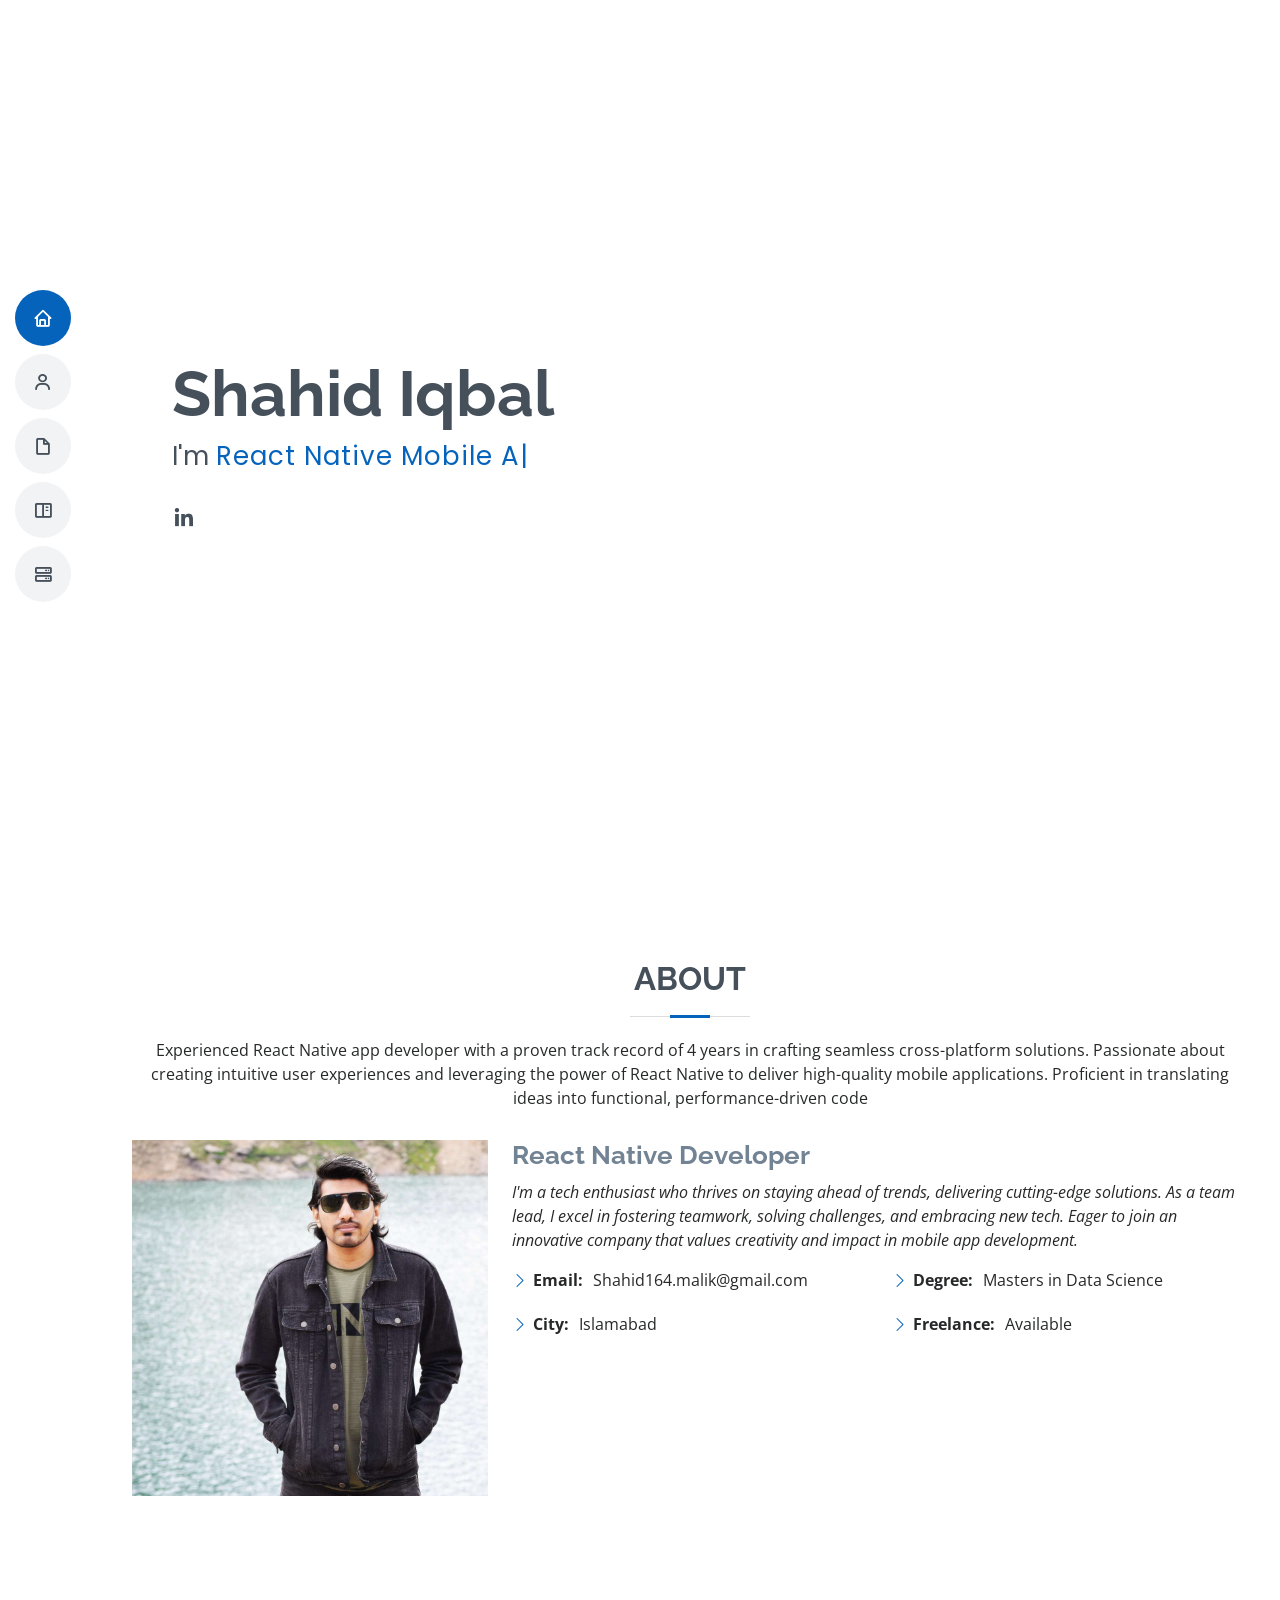
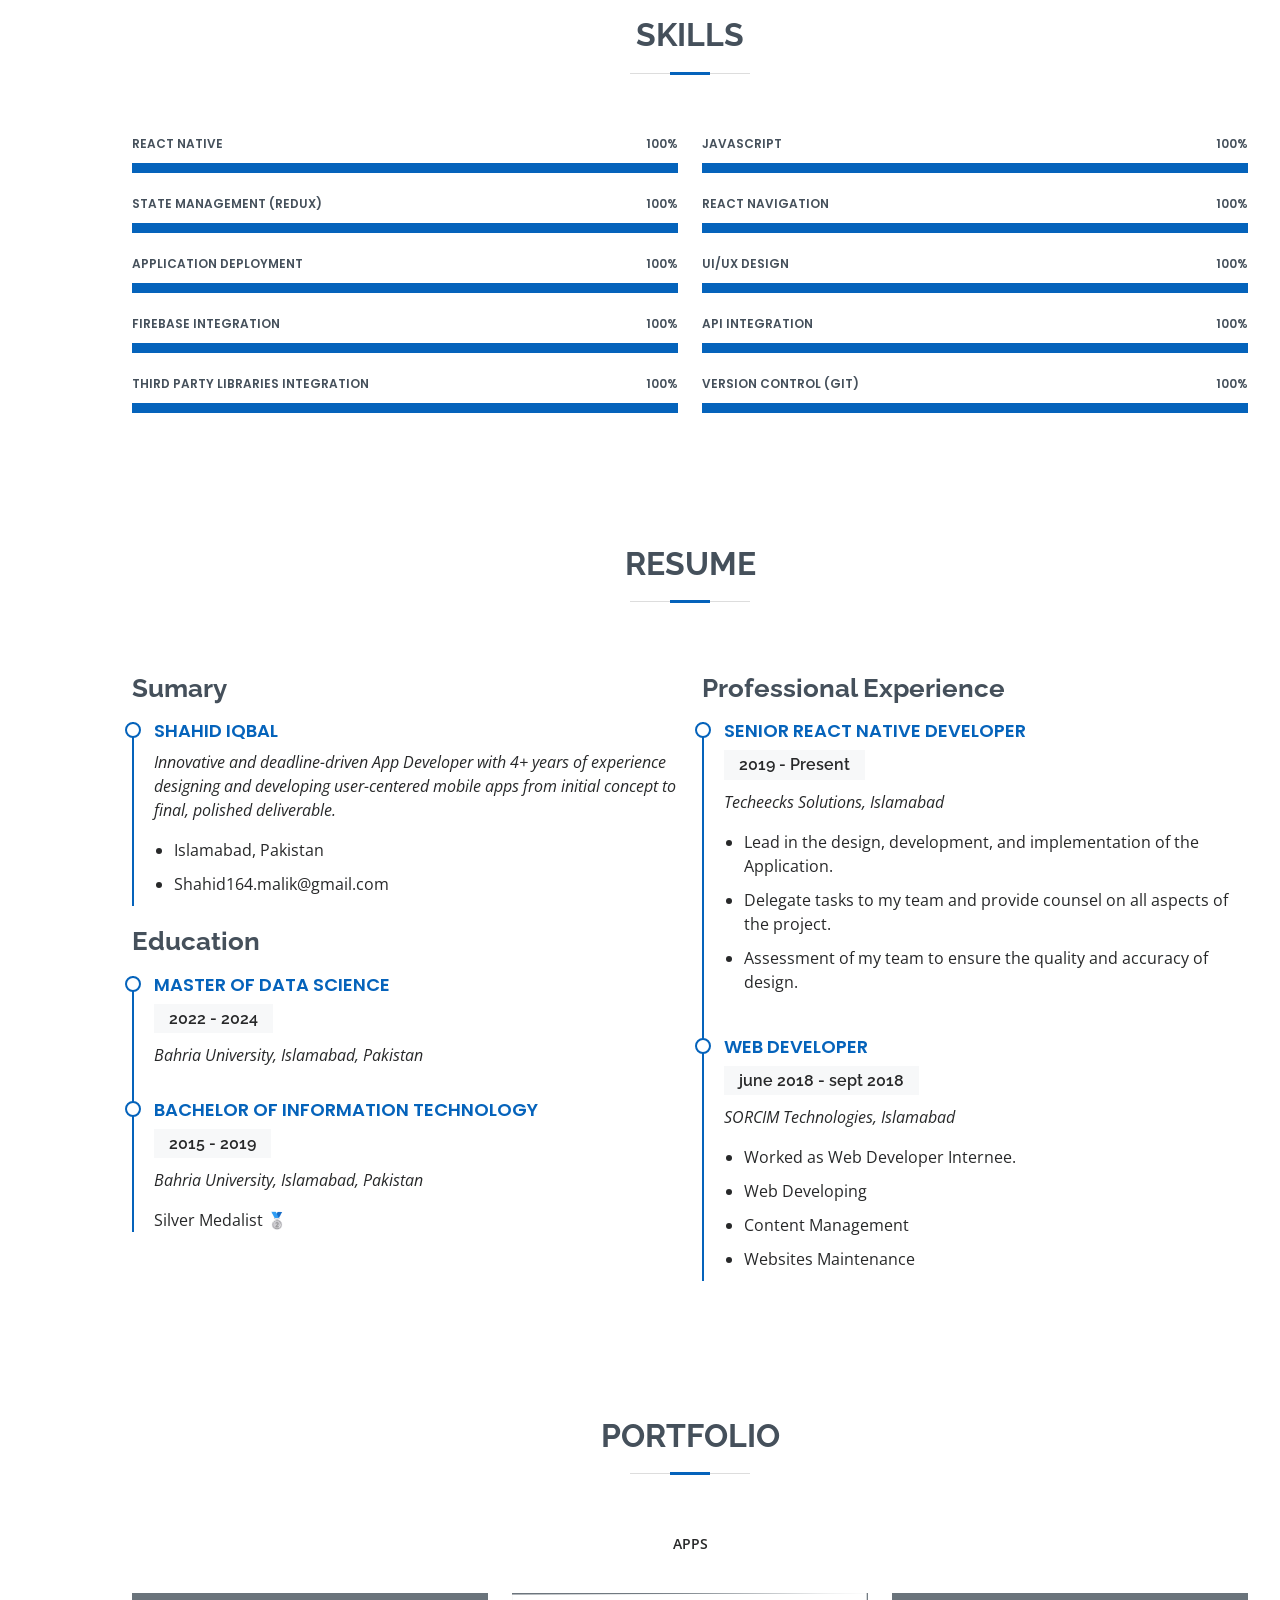
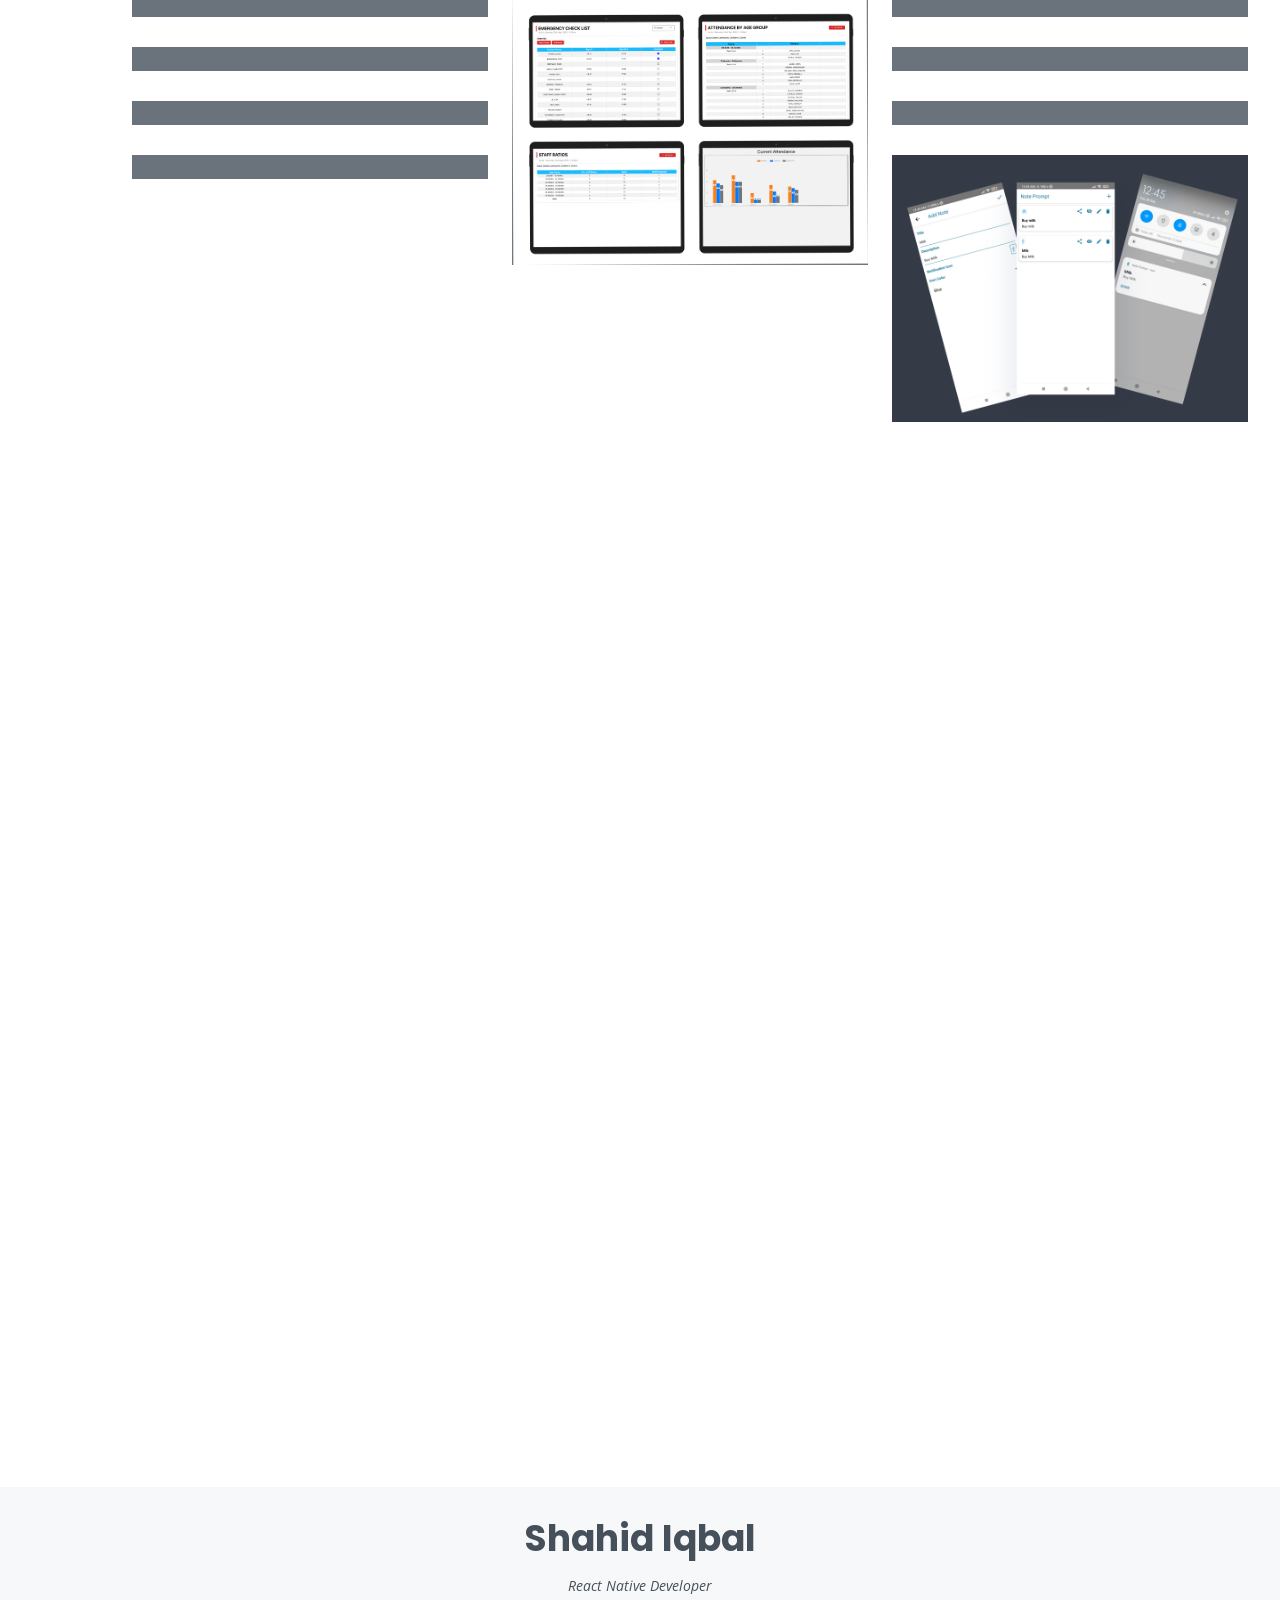
==== commit ccef0397: "commit" ====
--- a/index.html
+++ b/index.html
@@ -304,9 +304,9 @@
               <h5>2019 - Present</h5>
               <p><em>Techeecks Solutions, Islamabad </em></p>
               <ul>
-                <li>Lead in the design, development, and implementation of the Application</li>
-                <li>Delegate tasks to the members of the  team and provide counsel on all aspects of the project. </li>
-                <li>Supervise the assessment of my team in order to ensure quality and accuracy of the design</li>
+                <li>Lead in the design, development, and implementation of the Application.</li>
+                <li>Delegate tasks to my team and provide counsel on all aspects of the project.</li>
+                <li>Assessment of my team to ensure the quality and accuracy of design.</li>
                 <!-- <li>Oversee the efficient use of production project budgets ranging from $2,000 - $25,000</li> -->
               </ul>
             </div>
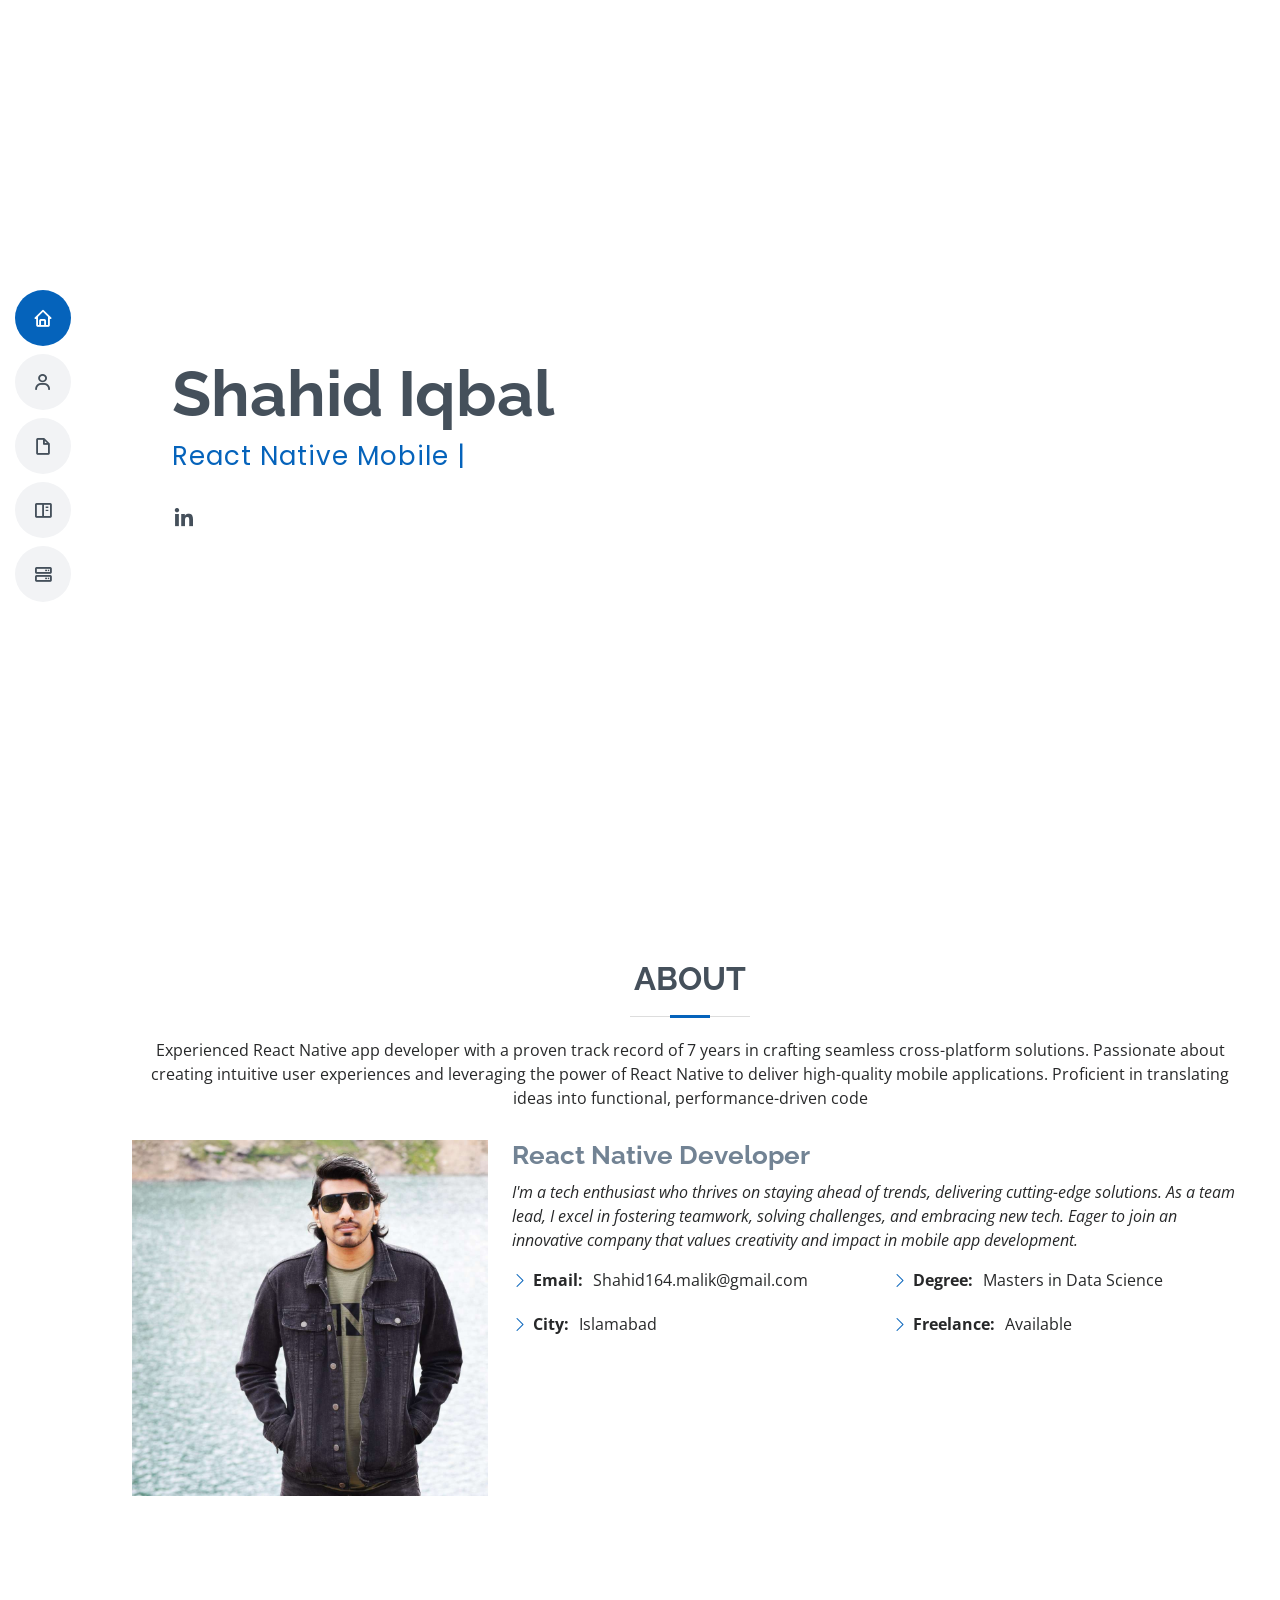
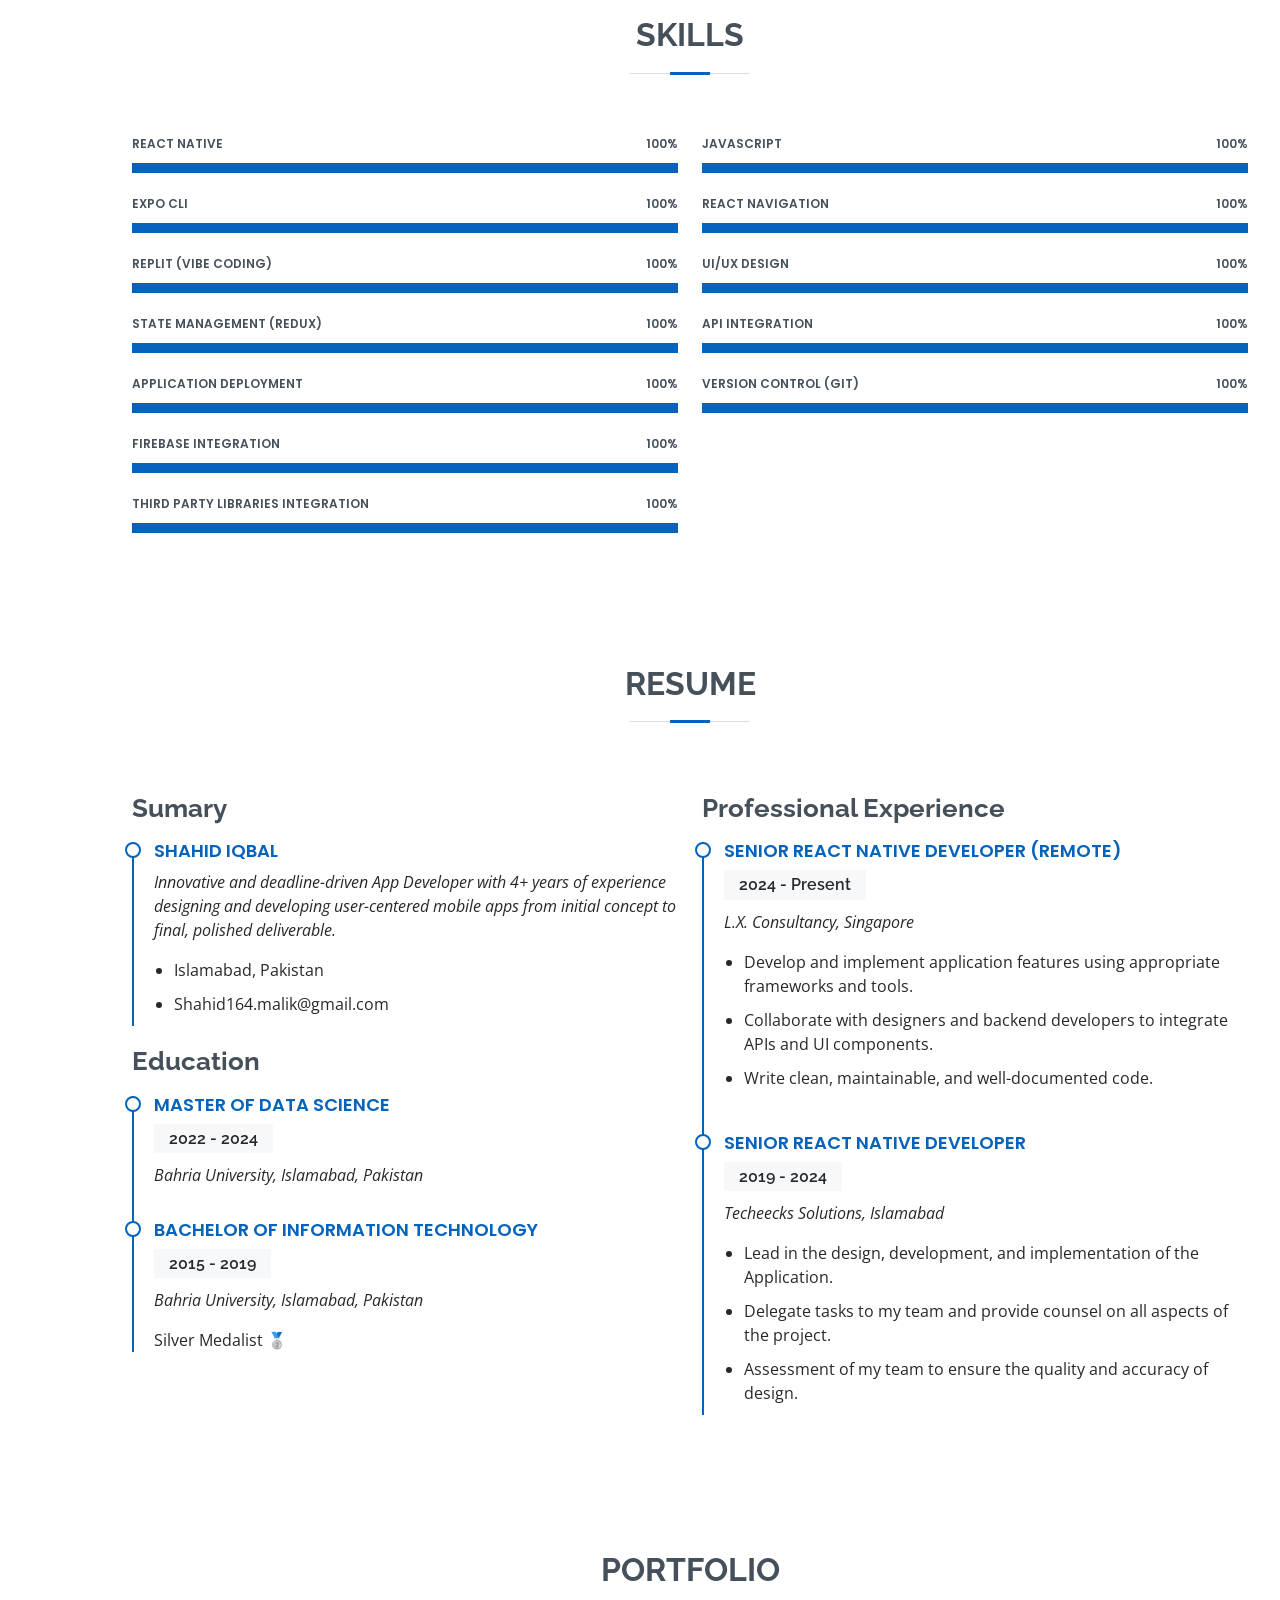
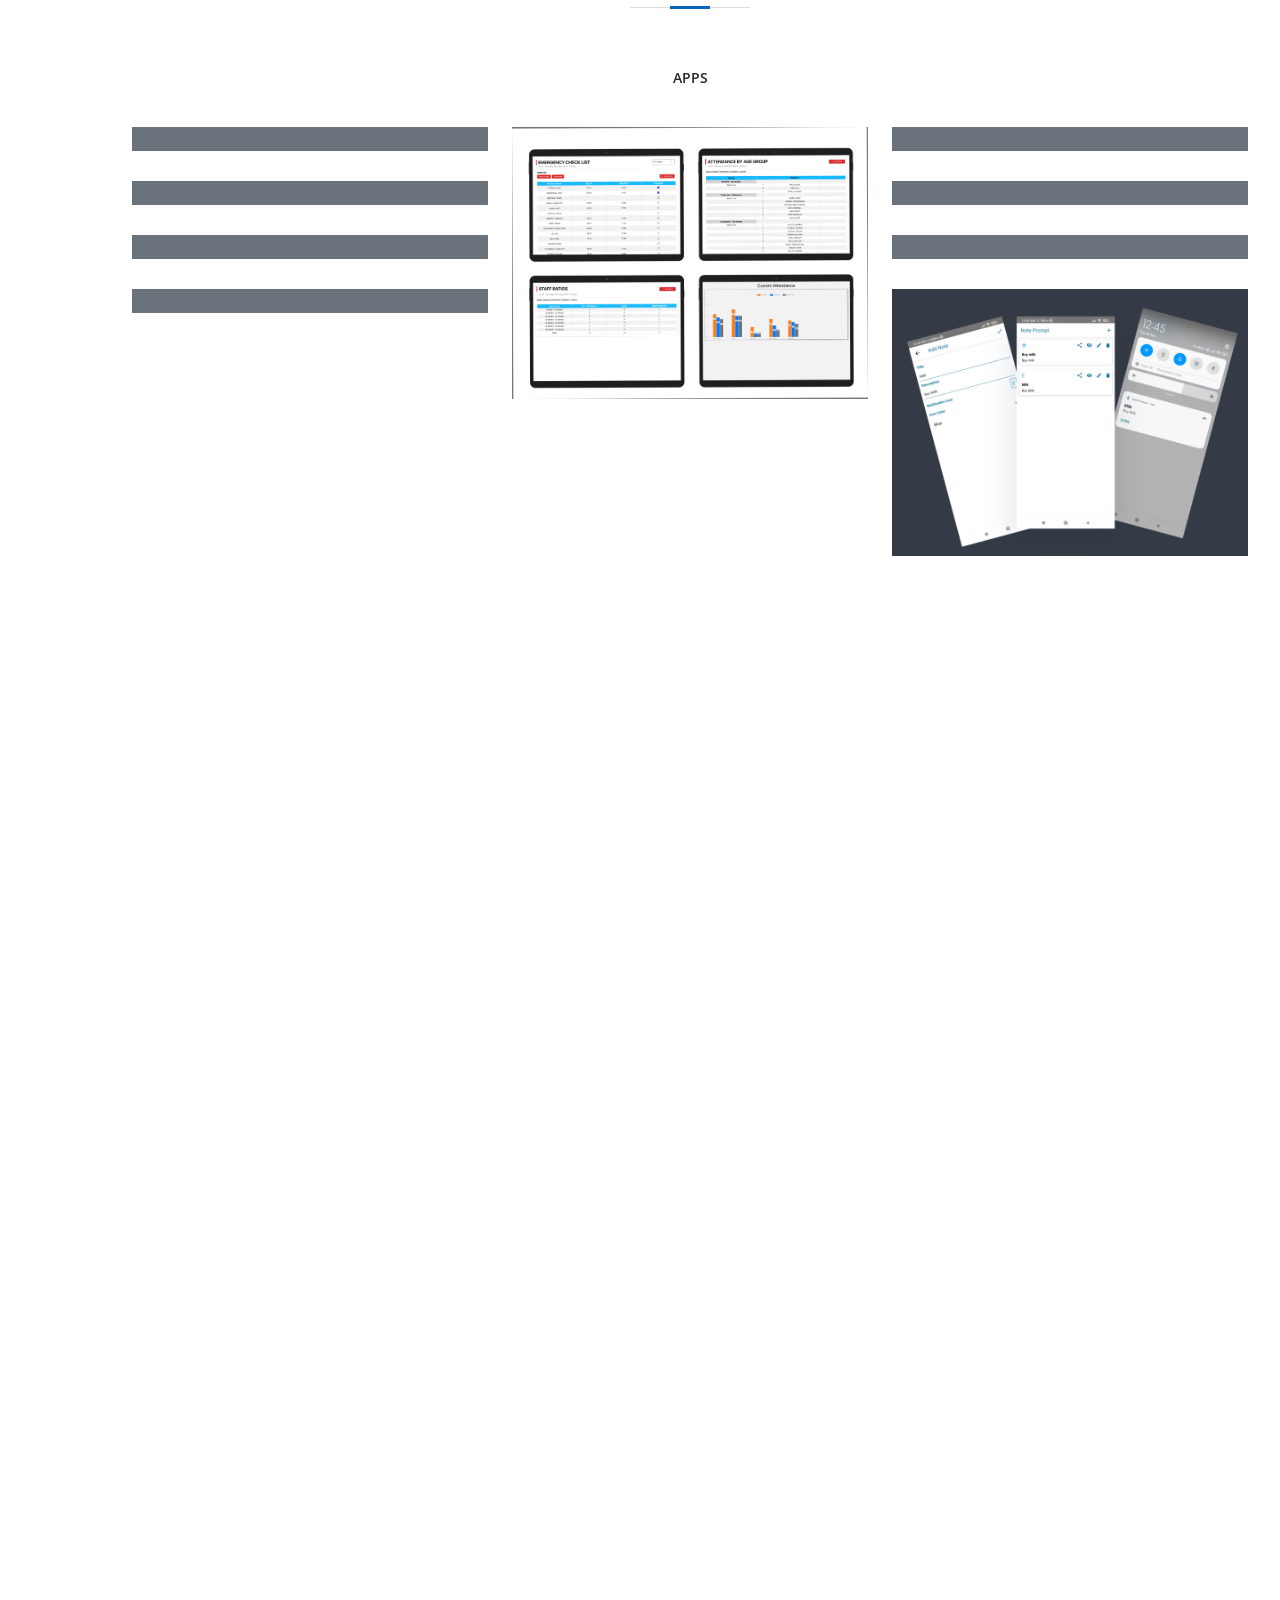
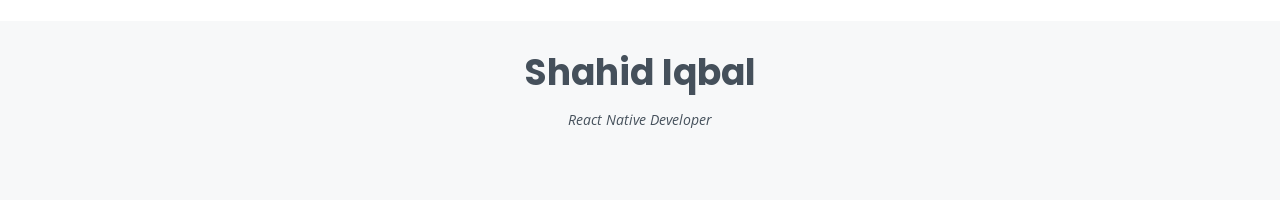
==== commit ef98e573: "index.html 2026" ====
--- a/index.html
+++ b/index.html
@@ -61,7 +61,7 @@
   <section id="hero" class="d-flex flex-column justify-content-center">
     <div class="container" data-aos="zoom-in" data-aos-delay="100">
       <h1>Shahid Iqbal</h1>
-      <p>I'm <span class="typed" data-typed-items="React Native Mobile App Developer"></span></p>
+      <p><span class="typed" data-typed-items="React Native Mobile App Developer"></span></p>
       <div class="social-links">
         <!-- <a href="#" class="twitter"><i class="bx bxl-twitter"></i></a>
         <a href="#" class="facebook"><i class="bx bxl-facebook"></i></a>
@@ -80,7 +80,7 @@
 
         <div class="section-title">
           <h2>About</h2>
-          <p>Experienced React Native app developer with a proven track record of 4 years in crafting seamless cross-platform solutions. Passionate about creating intuitive user experiences and leveraging the power of React Native to deliver high-quality mobile applications. Proficient in translating ideas into functional, performance-driven code</p>
+          <p>Experienced React Native app developer with a proven track record of 7 years in crafting seamless cross-platform solutions. Passionate about creating intuitive user experiences and leveraging the power of React Native to deliver high-quality mobile applications. Proficient in translating ideas into functional, performance-driven code</p>
         </div>
 
         <div class="row">
@@ -184,8 +184,20 @@
                 <div class="progress-bar" role="progressbar" aria-valuenow="100" aria-valuemin="0" aria-valuemax="100"></div>
               </div>
             </div>
-
-      
+             <div class="progress">
+              <span class="skill">Expo Cli <i class="val">100%</i></span>
+              <div class="progress-bar-wrap">
+                <div class="progress-bar" role="progressbar" aria-valuenow="100" aria-valuemin="0" aria-valuemax="100"></div>
+              </div>
+            </div>
+
+             <div class="progress">
+              <span class="skill">Replit (Vibe Coding) <i class="val">100%</i></span>
+              <div class="progress-bar-wrap">
+                <div class="progress-bar" role="progressbar" aria-valuenow="100" aria-valuemin="0" aria-valuemax="100"></div>
+              </div>
+            </div>
+            
             <div class="progress">
               <span class="skill">State Management (Redux) <i class="val">100%</i></span>
               <div class="progress-bar-wrap">
@@ -299,9 +311,19 @@
           </div>
           <div class="col-lg-6">
             <h3 class="resume-title">Professional Experience</h3>
+                     <div class="resume-item">
+              <h4>Senior React Native Developer (Remote)</h4>
+              <h5>2024 - Present</h5>
+              <p><em>L.X. Consultancy, Singapore </em></p>
+              <ul>
+                <li>Develop and implement application features using appropriate frameworks and tools.</li>
+                <li>Collaborate with designers and backend developers to integrate APIs and UI components.</li>  
+                <li>Write clean, maintainable, and well-documented code.</li>
+              </ul>
+            </div>
             <div class="resume-item">
               <h4>Senior React Native Developer</h4>
-              <h5>2019 - Present</h5>
+              <h5>2019 - 2024</h5>
               <p><em>Techeecks Solutions, Islamabad </em></p>
               <ul>
                 <li>Lead in the design, development, and implementation of the Application.</li>
@@ -310,7 +332,7 @@
                 <!-- <li>Oversee the efficient use of production project budgets ranging from $2,000 - $25,000</li> -->
               </ul>
             </div>
-            <div class="resume-item">
+          <!--  <div class="resume-item">
               <h4>Web Developer</h4>
               <h5>june 2018 - sept 2018</h5>
               <p><em>SORCIM Technologies, Islamabad</em></p>
@@ -320,7 +342,7 @@
                 <li>Content Management</li>
                 <li>Websites Maintenance</li>
               </ul>
-            </div>
+            </div>-->
           </div>
         </div>
 
@@ -680,4 +702,4 @@
 
 </body>
 
-</html>+</html>
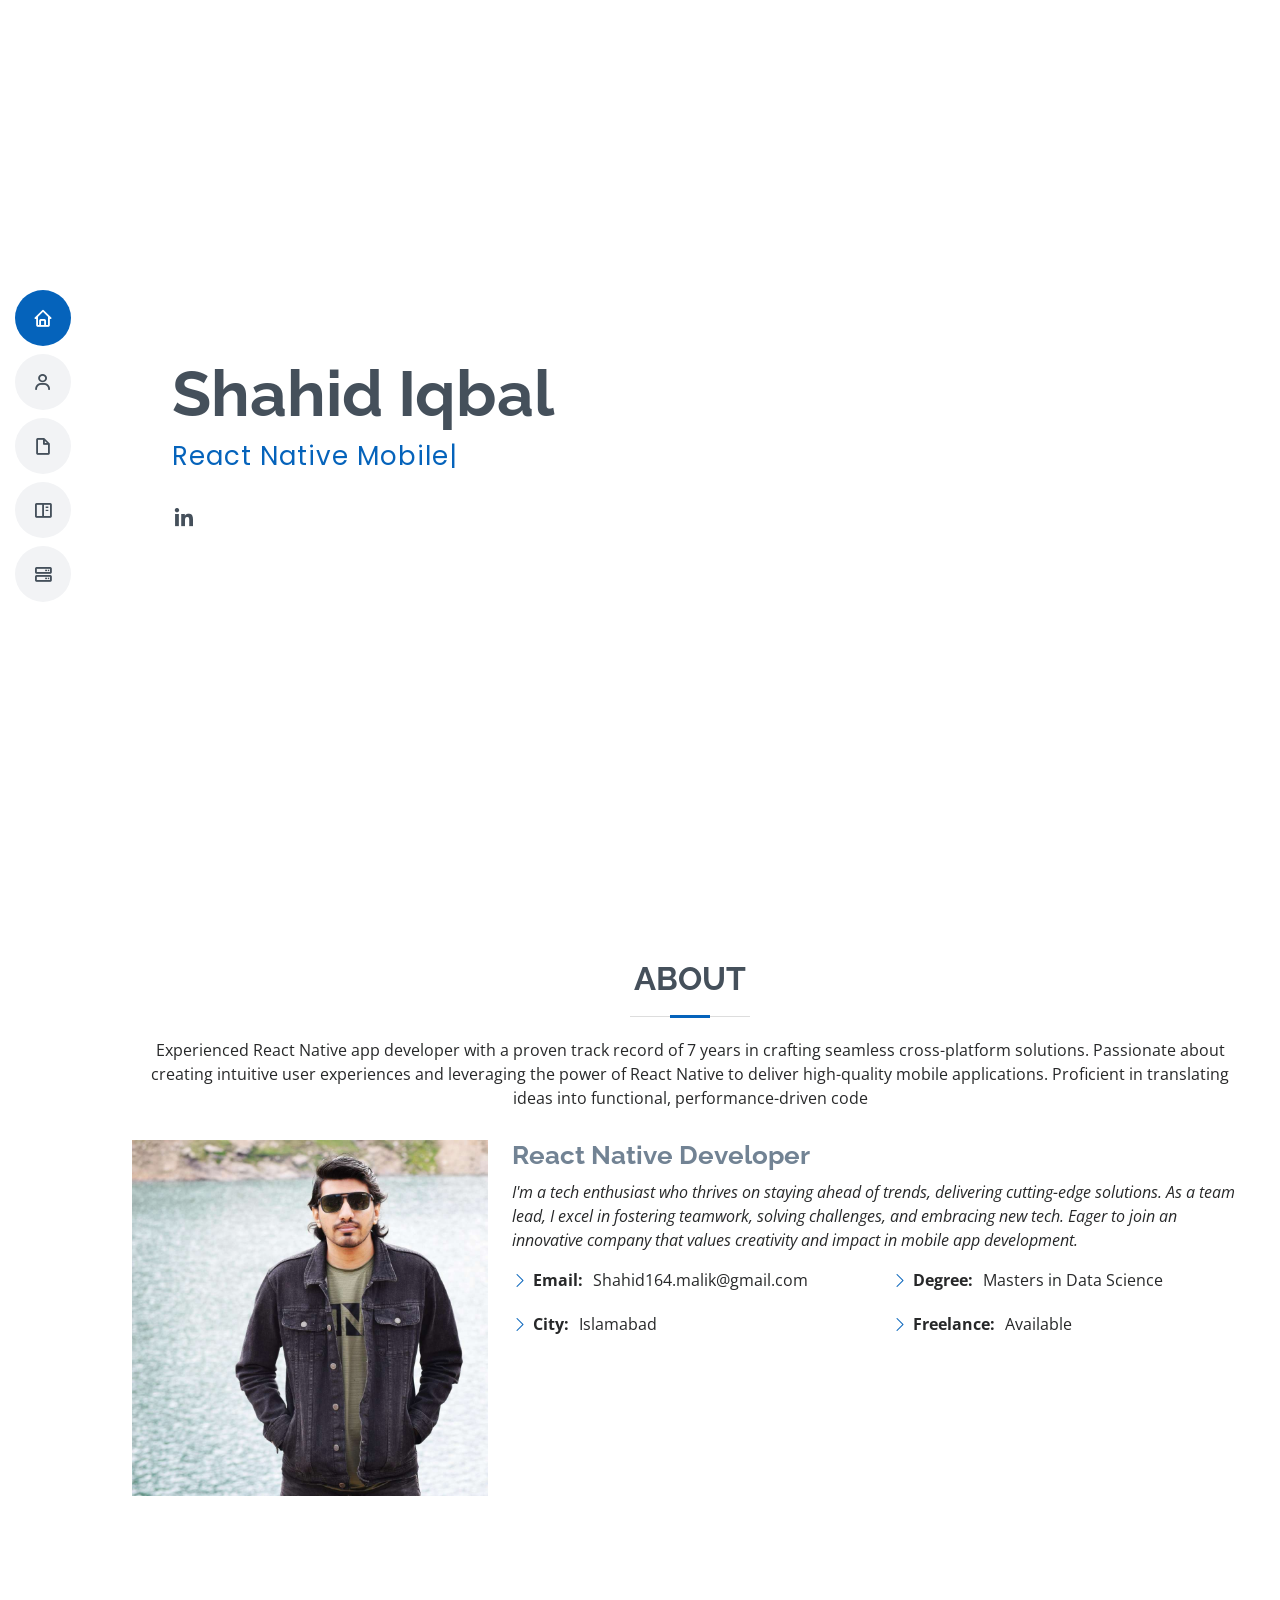
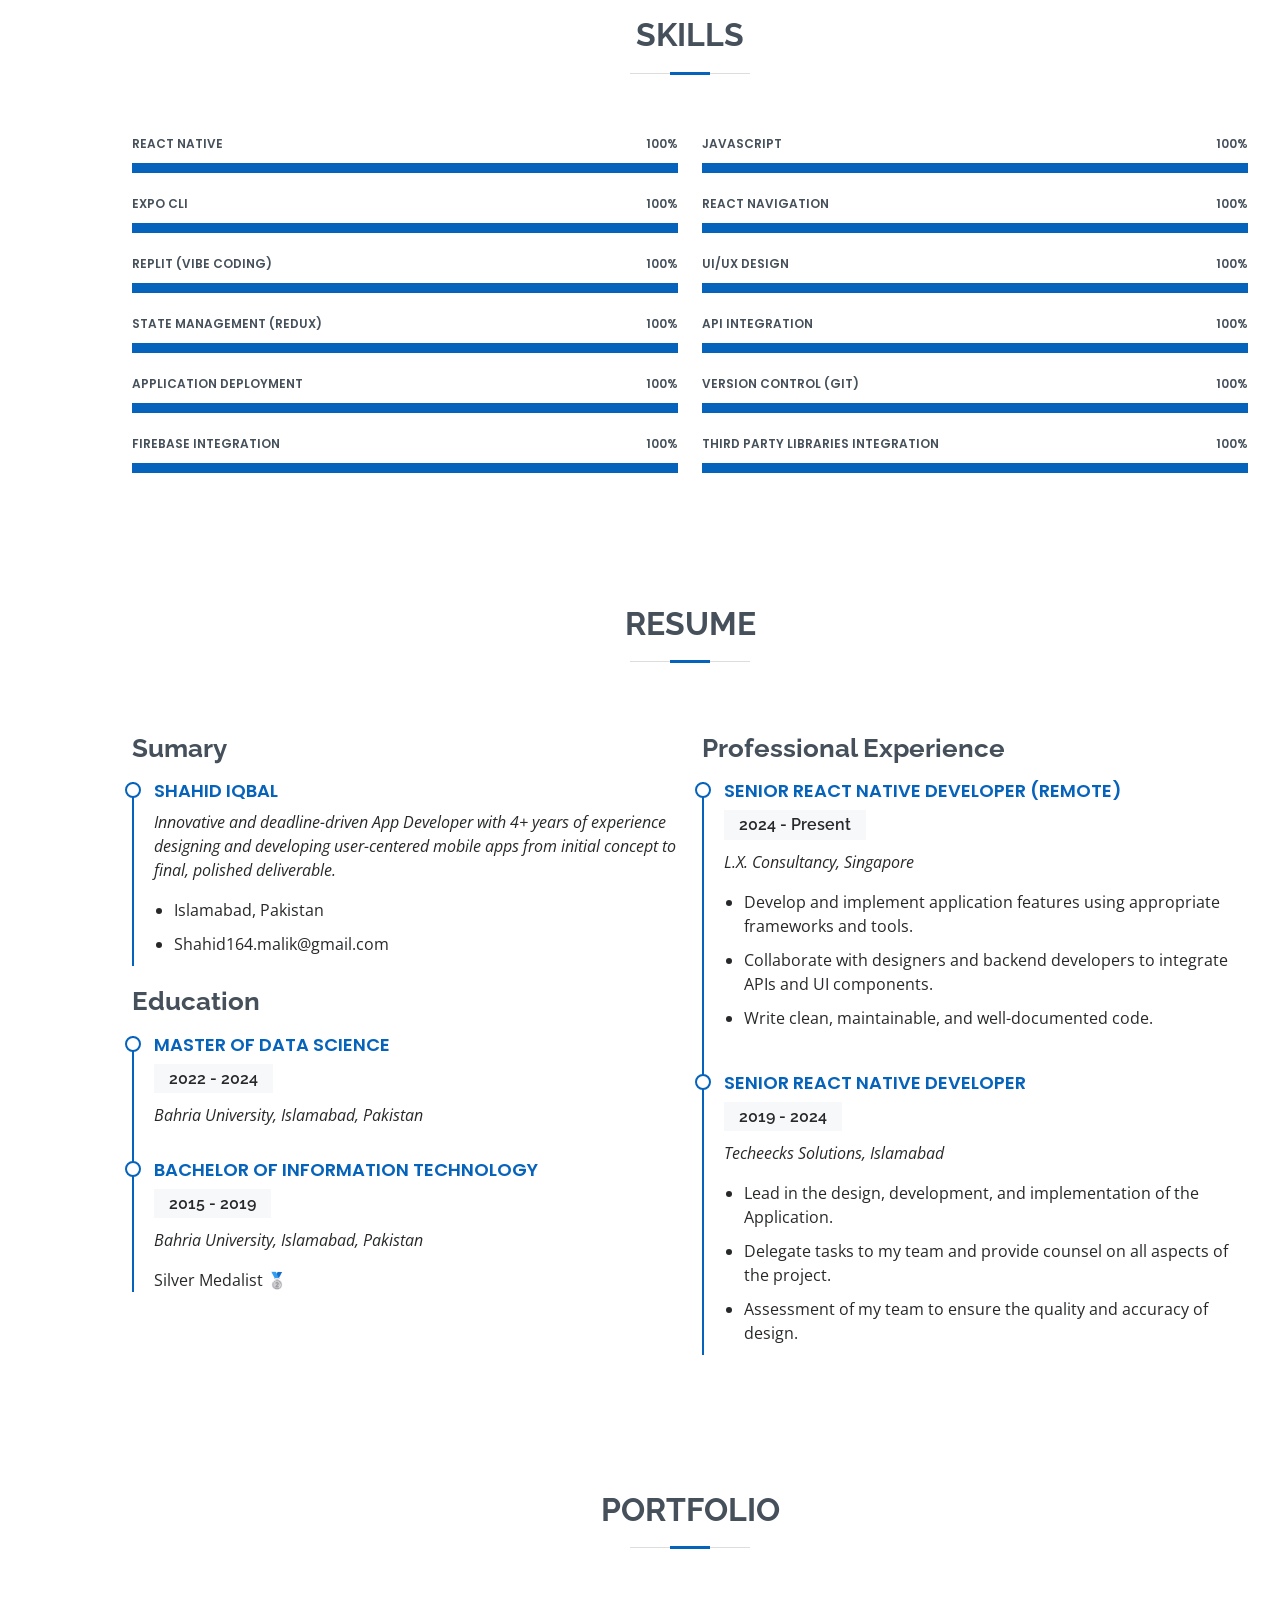
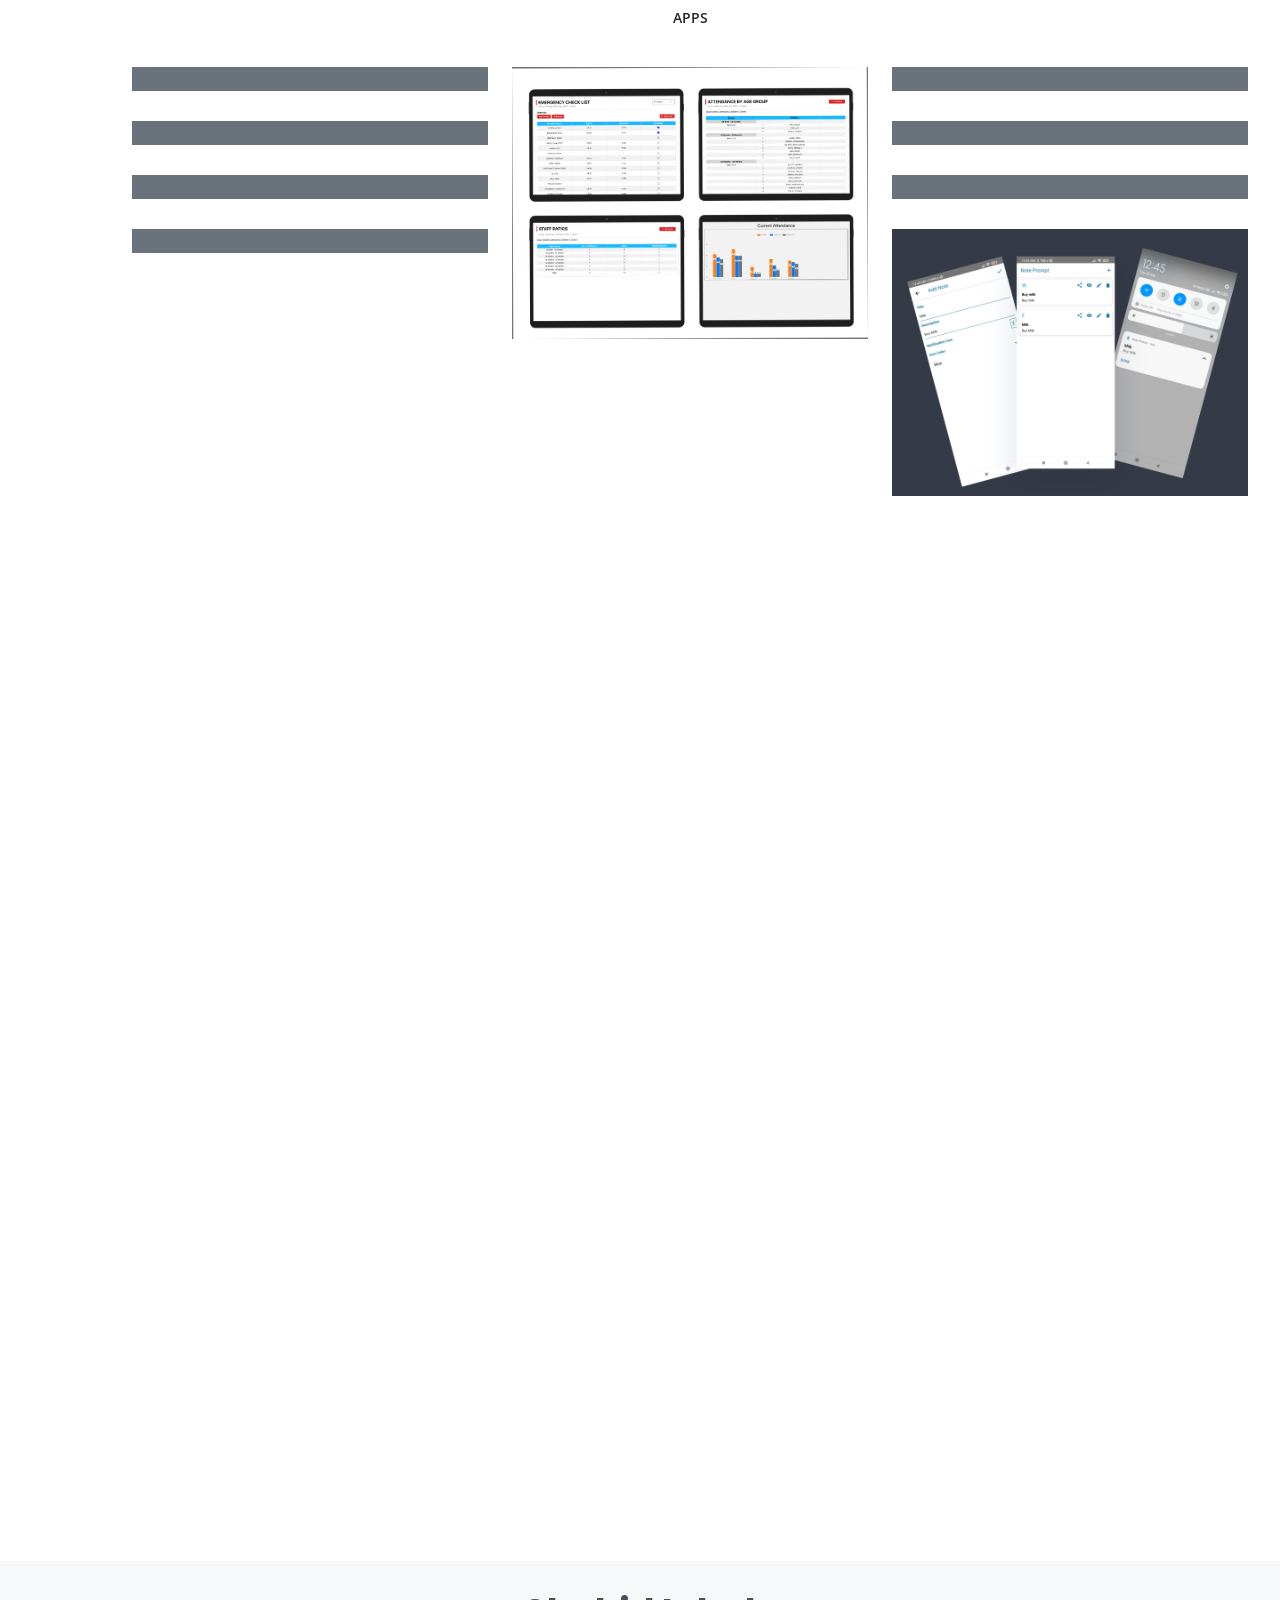
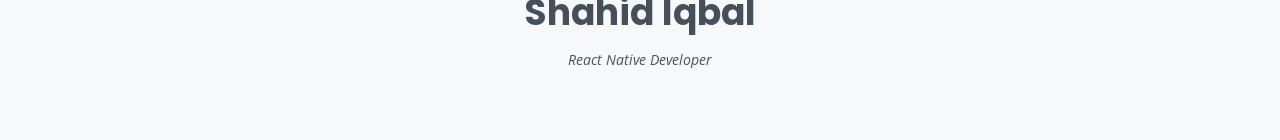
==== commit da6a542e: "Updated 2026" ====
--- a/index.html
+++ b/index.html
@@ -218,52 +218,52 @@
               </div>
             </div>
 
-            <div class="progress">
+         
+
+          </div>
+
+          <div class="col-lg-6">
+
+            <div class="progress">
+              <span class="skill">Javascript <i class="val">100%</i></span>
+              <div class="progress-bar-wrap">
+                <div class="progress-bar" role="progressbar" aria-valuenow="100" aria-valuemin="0" aria-valuemax="100"></div>
+              </div>
+            </div>
+
+            <div class="progress">
+              <span class="skill">React Navigation <i class="val">100%</i></span>
+              <div class="progress-bar-wrap">
+                <div class="progress-bar" role="progressbar" aria-valuenow="100" aria-valuemin="0" aria-valuemax="100"></div>
+              </div>
+            </div>
+        
+            <div class="progress">
+              <span class="skill">UI/UX Design <i class="val">100%</i></span>
+              <div class="progress-bar-wrap">
+                <div class="progress-bar" role="progressbar" aria-valuenow="100" aria-valuemin="0" aria-valuemax="100"></div>
+              </div>
+            </div>
+            
+            <div class="progress">
+              <span class="skill">API Integration <i class="val">100%</i></span>
+              <div class="progress-bar-wrap">
+                <div class="progress-bar" role="progressbar" aria-valuenow="100" aria-valuemin="0" aria-valuemax="100"></div>
+              </div>
+            </div>
+
+            <div class="progress">
+              <span class="skill">Version Control (git) <i class="val">100%</i></span>
+              <div class="progress-bar-wrap">
+                <div class="progress-bar" role="progressbar" aria-valuenow="100" aria-valuemin="0" aria-valuemax="100"></div>
+              </div>
+            </div>
+   <div class="progress">
               <span class="skill">Third Party Libraries Integration <i class="val">100%</i></span>
               <div class="progress-bar-wrap">
                 <div class="progress-bar" role="progressbar" aria-valuenow="100" aria-valuemin="0" aria-valuemax="100"></div>
               </div>
             </div>
-
-          </div>
-
-          <div class="col-lg-6">
-
-            <div class="progress">
-              <span class="skill">Javascript <i class="val">100%</i></span>
-              <div class="progress-bar-wrap">
-                <div class="progress-bar" role="progressbar" aria-valuenow="100" aria-valuemin="0" aria-valuemax="100"></div>
-              </div>
-            </div>
-
-            <div class="progress">
-              <span class="skill">React Navigation <i class="val">100%</i></span>
-              <div class="progress-bar-wrap">
-                <div class="progress-bar" role="progressbar" aria-valuenow="100" aria-valuemin="0" aria-valuemax="100"></div>
-              </div>
-            </div>
-        
-            <div class="progress">
-              <span class="skill">UI/UX Design <i class="val">100%</i></span>
-              <div class="progress-bar-wrap">
-                <div class="progress-bar" role="progressbar" aria-valuenow="100" aria-valuemin="0" aria-valuemax="100"></div>
-              </div>
-            </div>
-            
-            <div class="progress">
-              <span class="skill">API Integration <i class="val">100%</i></span>
-              <div class="progress-bar-wrap">
-                <div class="progress-bar" role="progressbar" aria-valuenow="100" aria-valuemin="0" aria-valuemax="100"></div>
-              </div>
-            </div>
-
-            <div class="progress">
-              <span class="skill">Version Control (git) <i class="val">100%</i></span>
-              <div class="progress-bar-wrap">
-                <div class="progress-bar" role="progressbar" aria-valuenow="100" aria-valuemin="0" aria-valuemax="100"></div>
-              </div>
-            </div>
-
         
 
           </div>
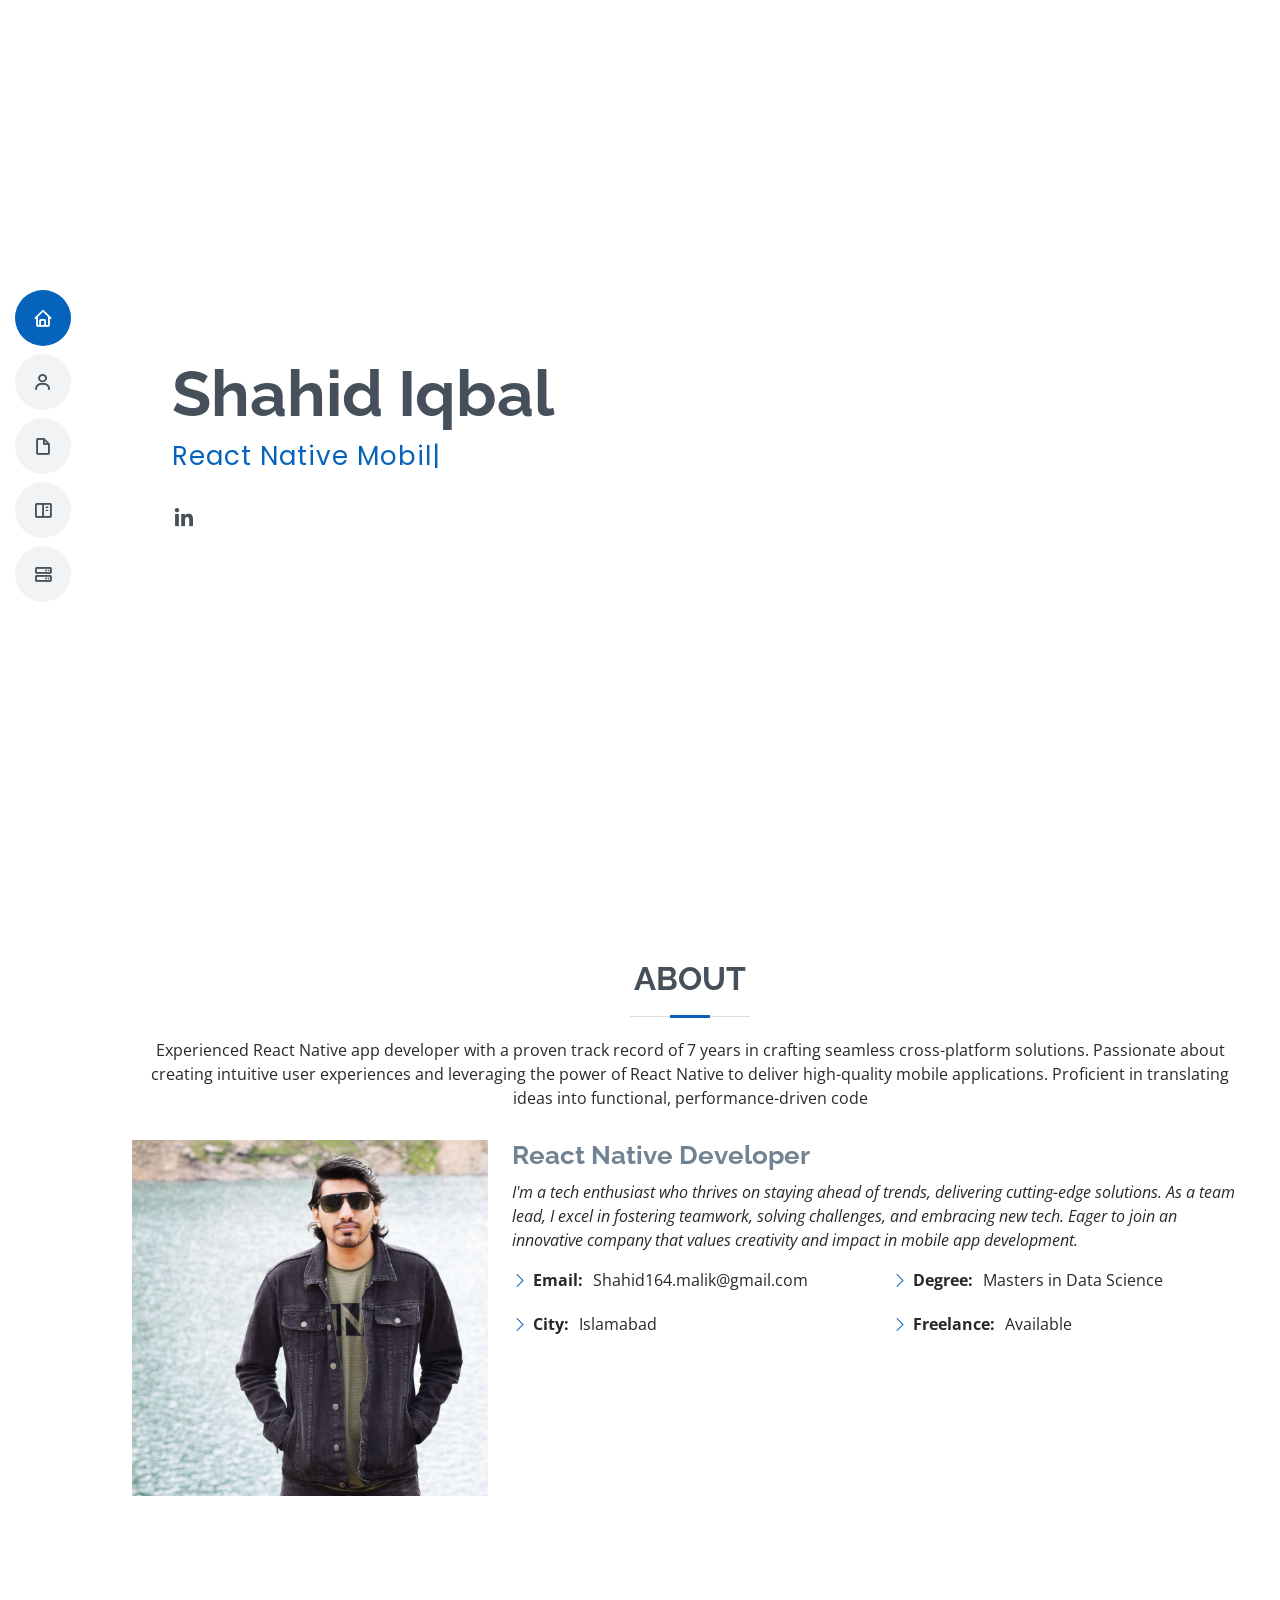
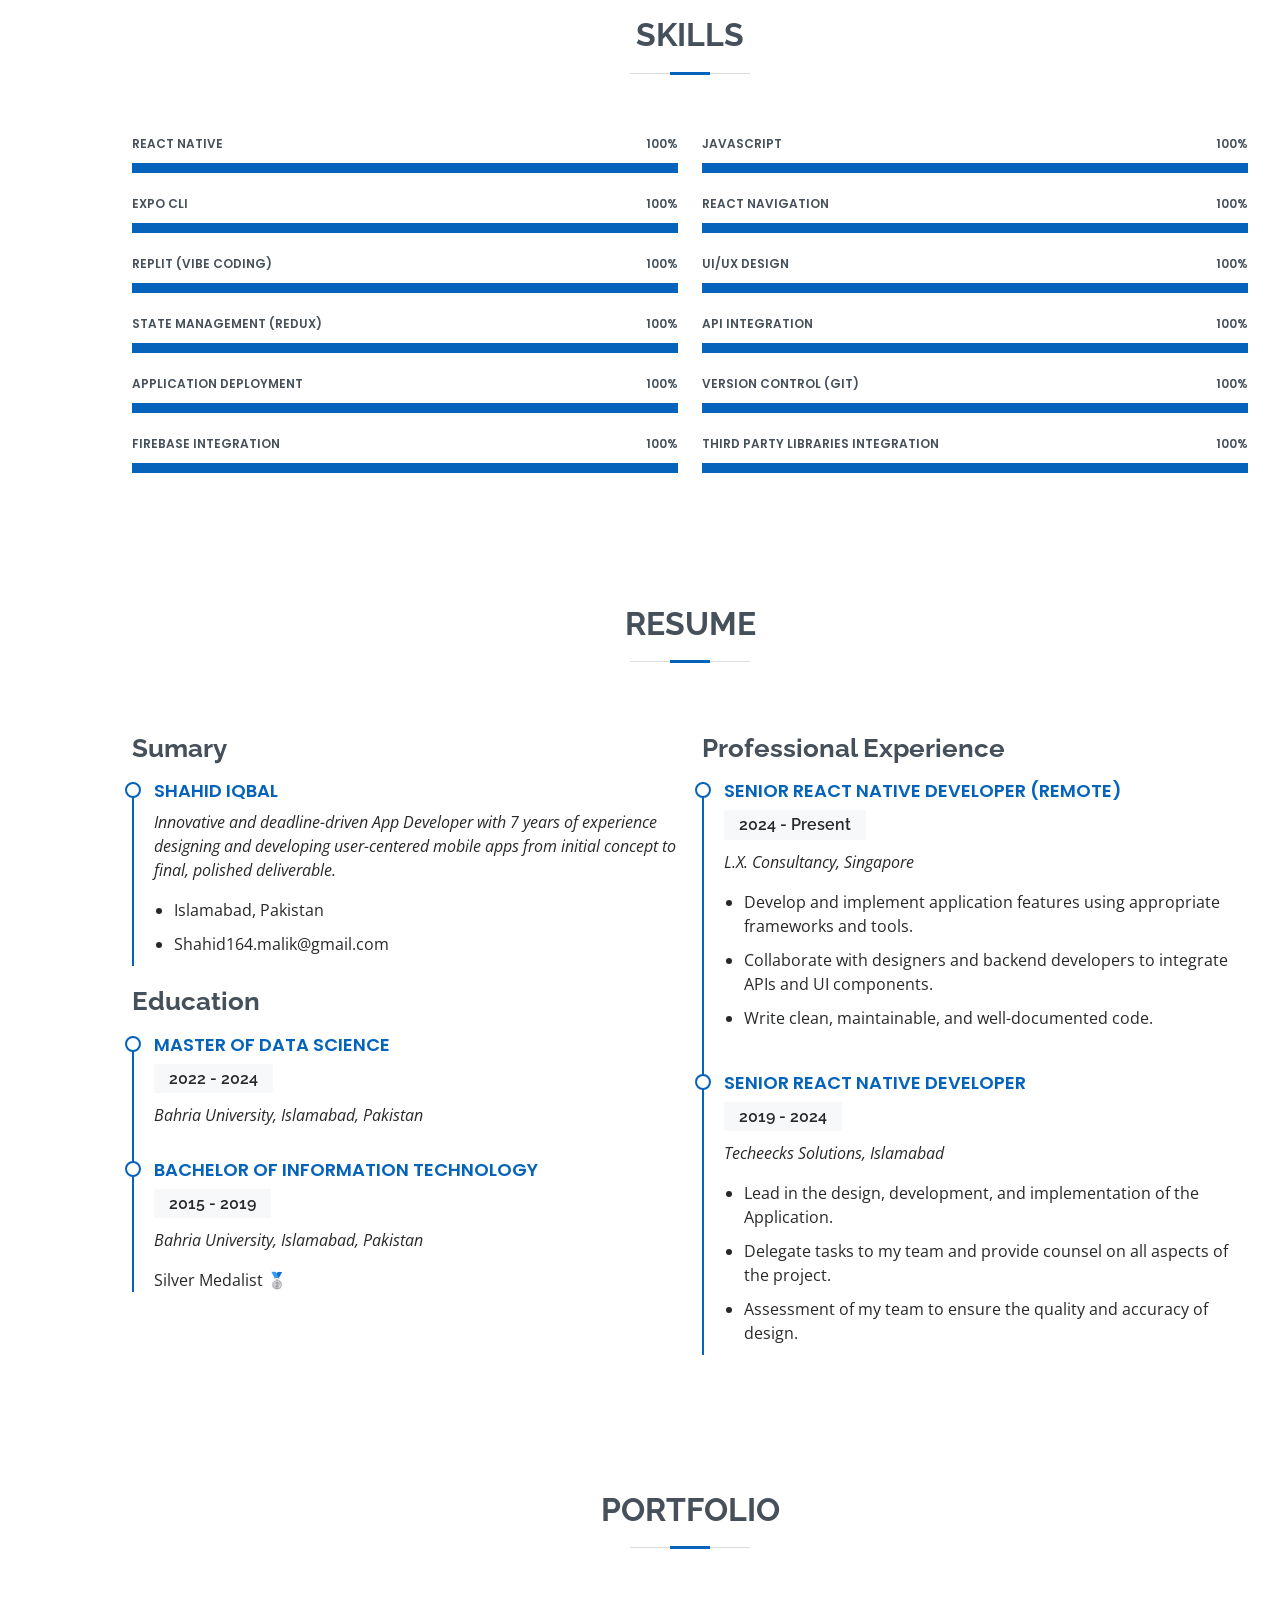
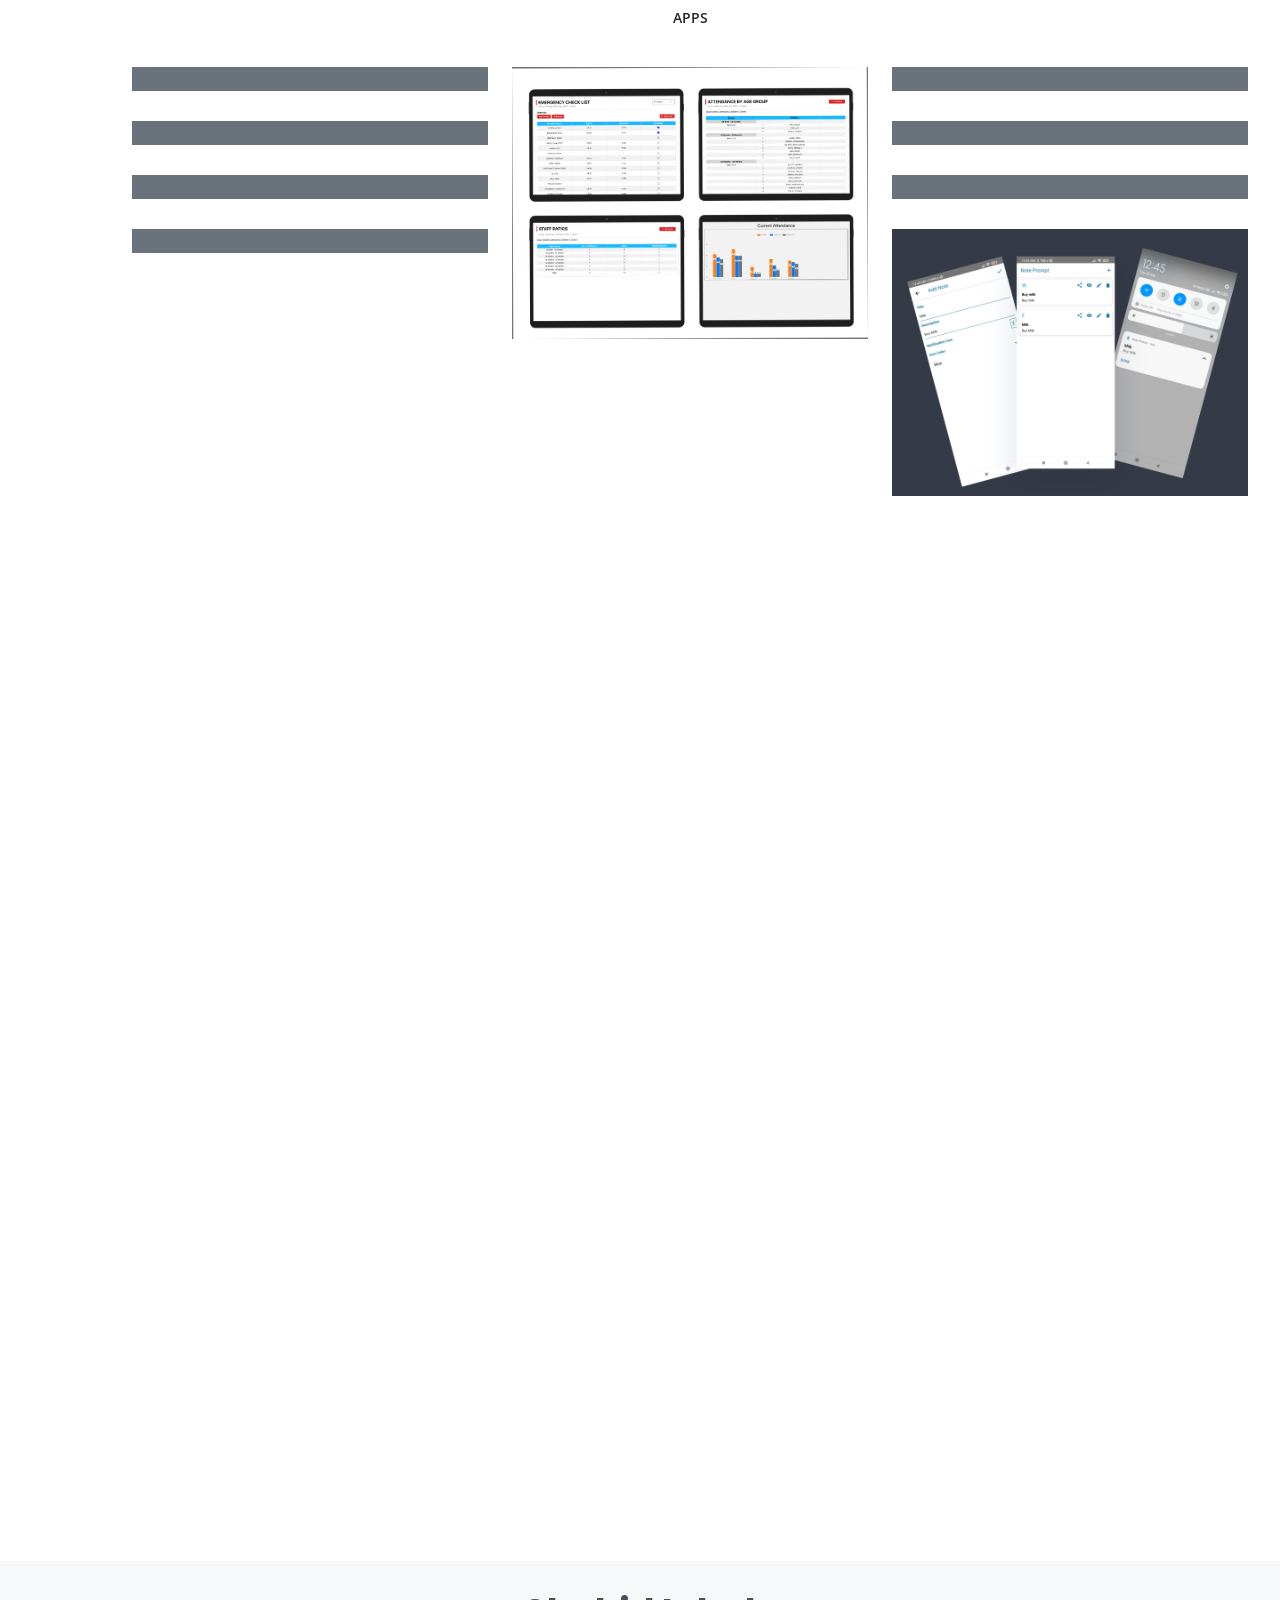
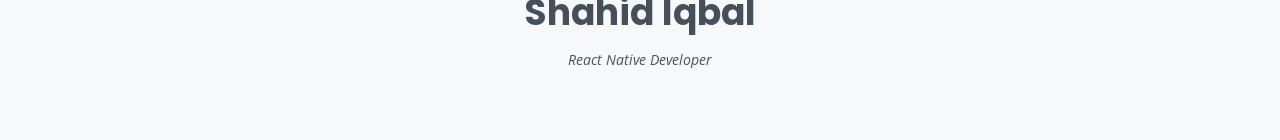
==== commit 41e43001: "Update index 2026" ====
--- a/index.html
+++ b/index.html
@@ -287,7 +287,7 @@
             <h3 class="resume-title">Sumary</h3>
             <div class="resume-item pb-0">
               <h4>Shahid Iqbal</h4>
-              <p><em>Innovative and deadline-driven App Developer with 4+ years of experience designing and developing user-centered mobile apps from initial concept to final, polished deliverable.</em></p>
+              <p><em>Innovative and deadline-driven App Developer with 7 years of experience designing and developing user-centered mobile apps from initial concept to final, polished deliverable.</em></p>
               <ul>
                 <li>Islamabad, Pakistan</li>
                 <!-- <li>(123) 456-7891</li> -->
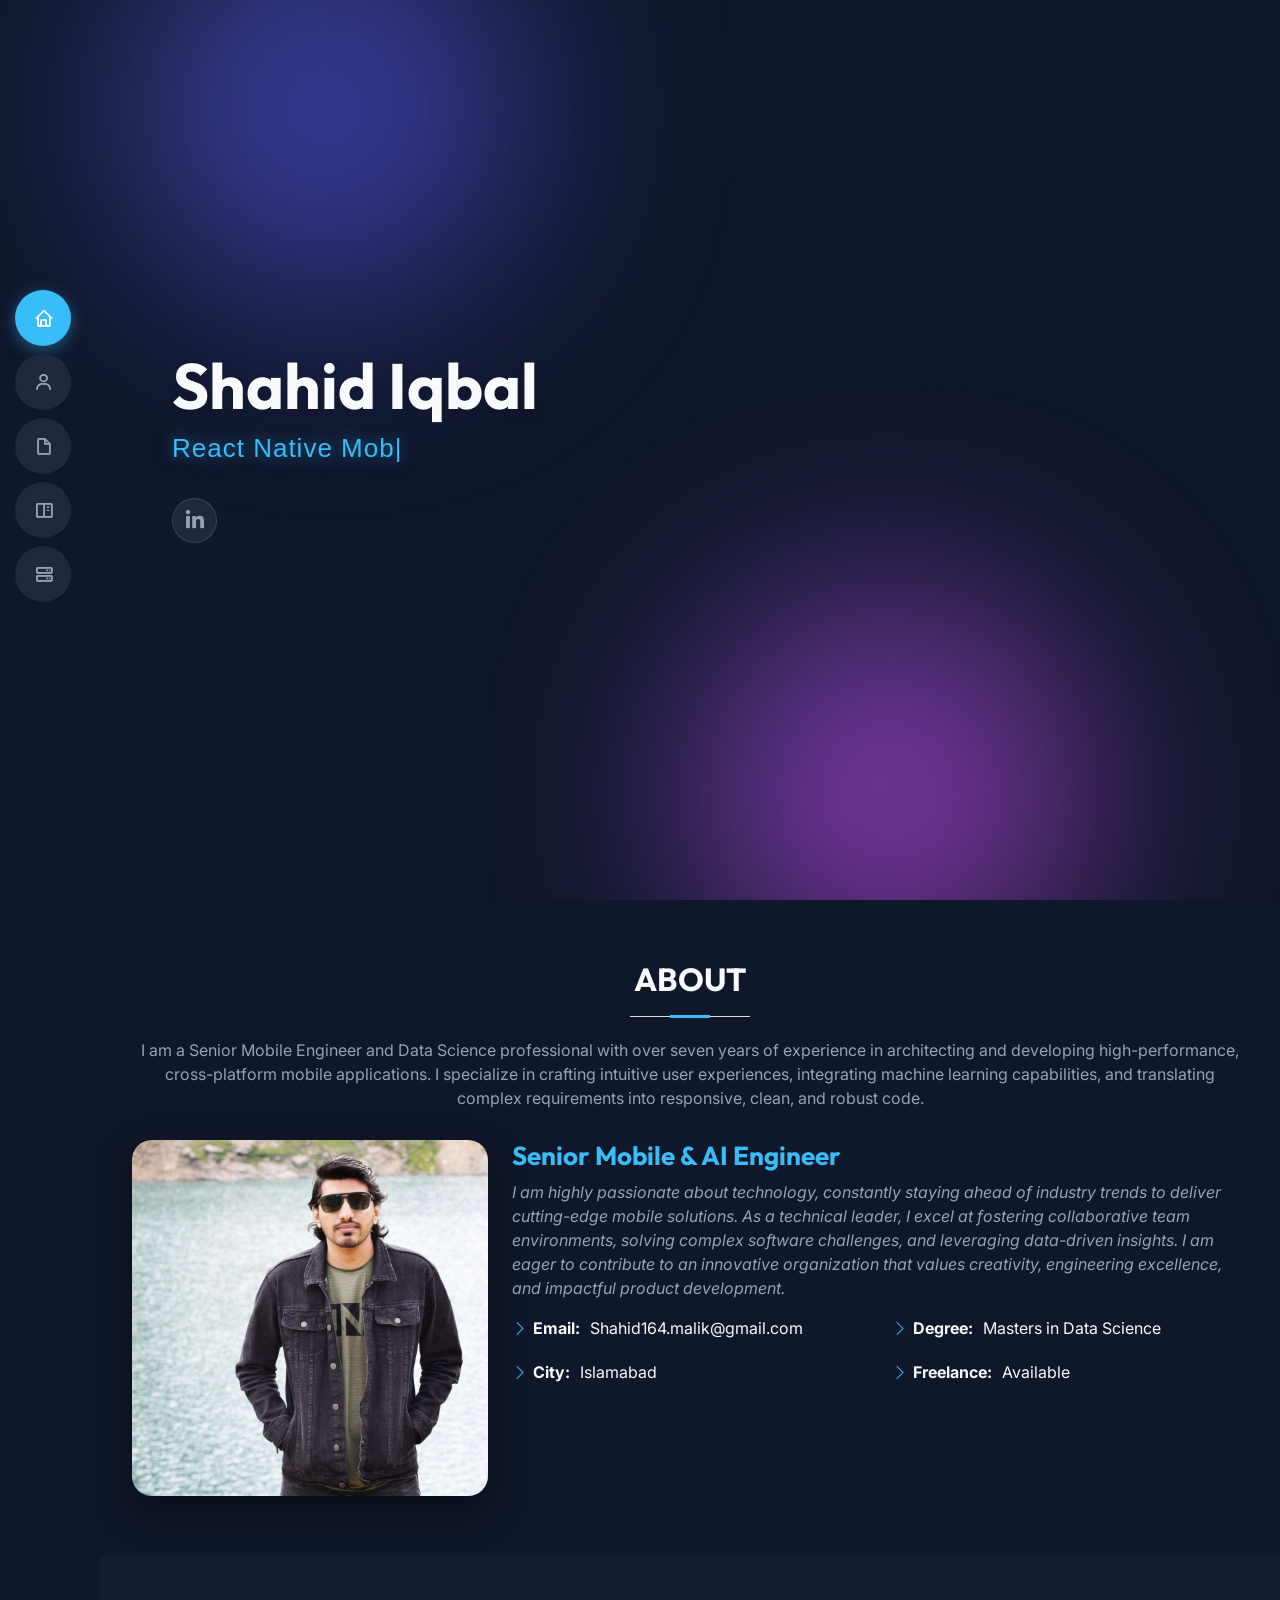
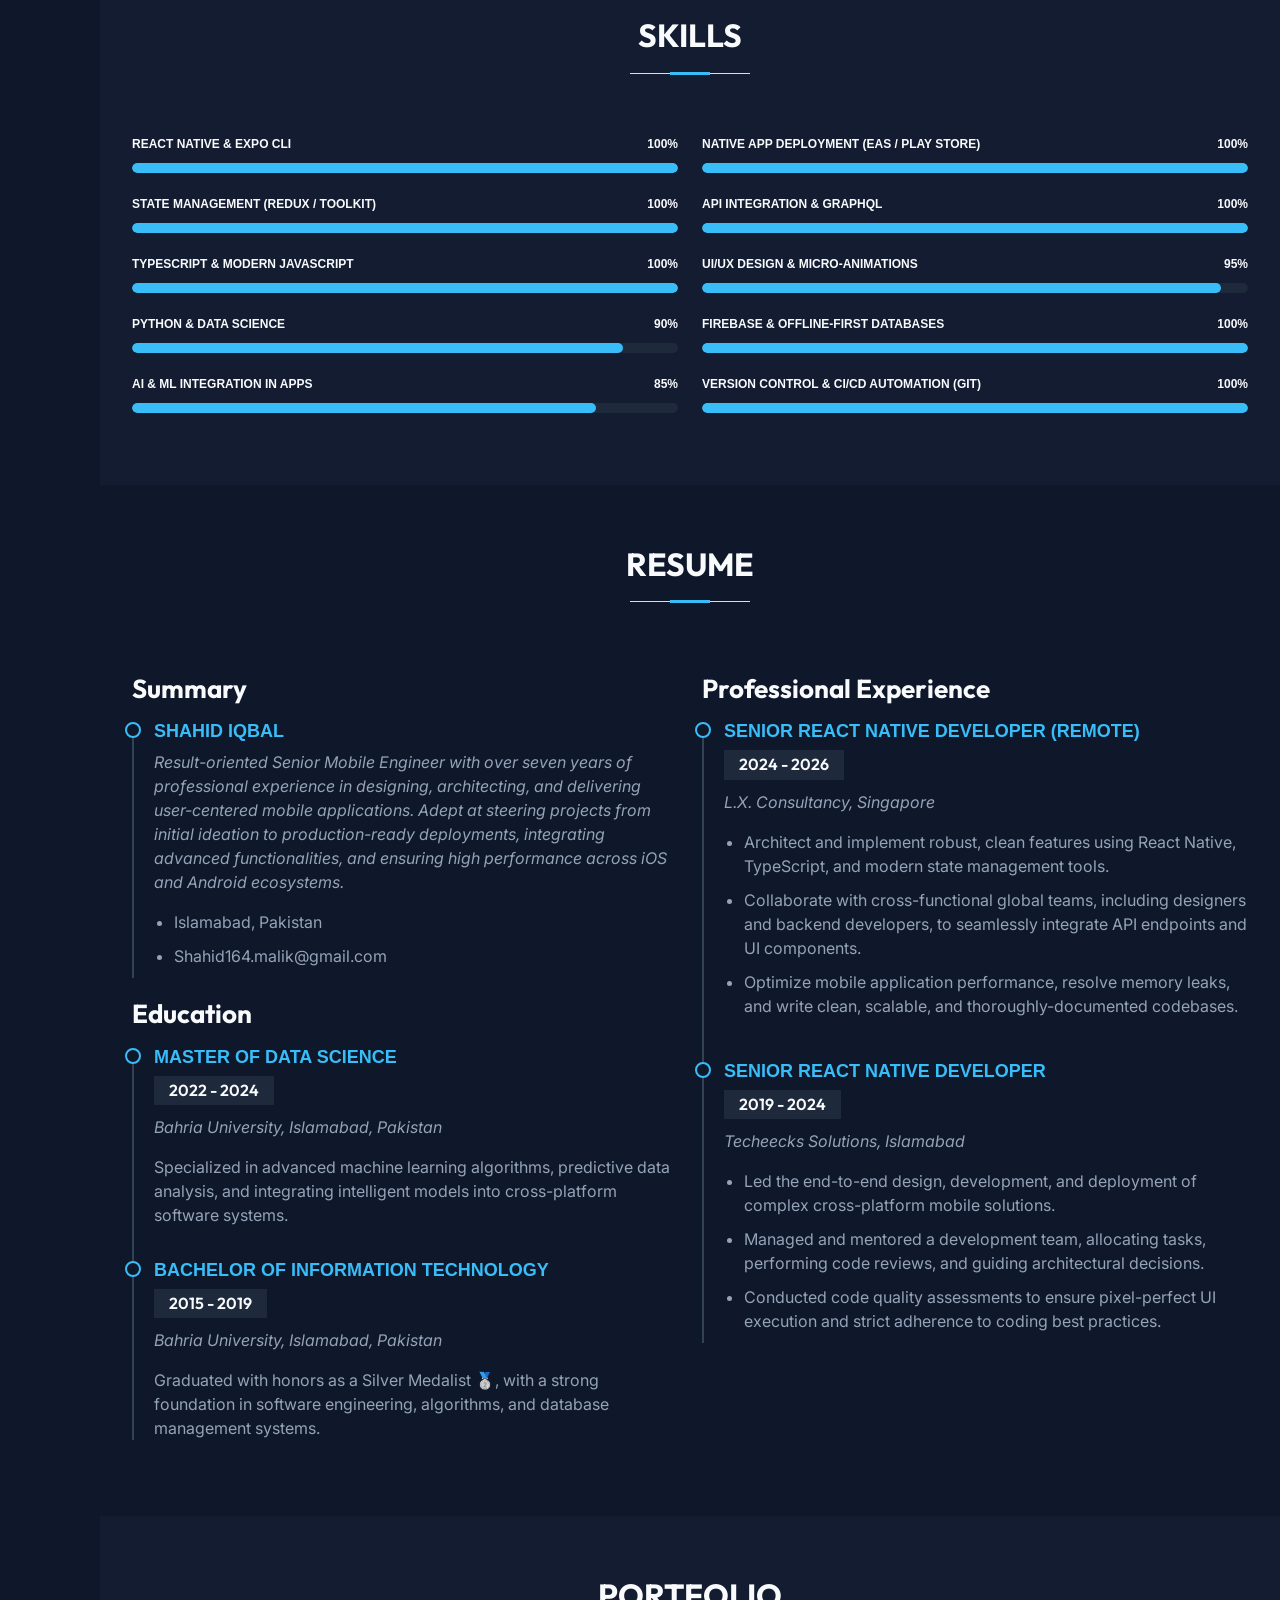
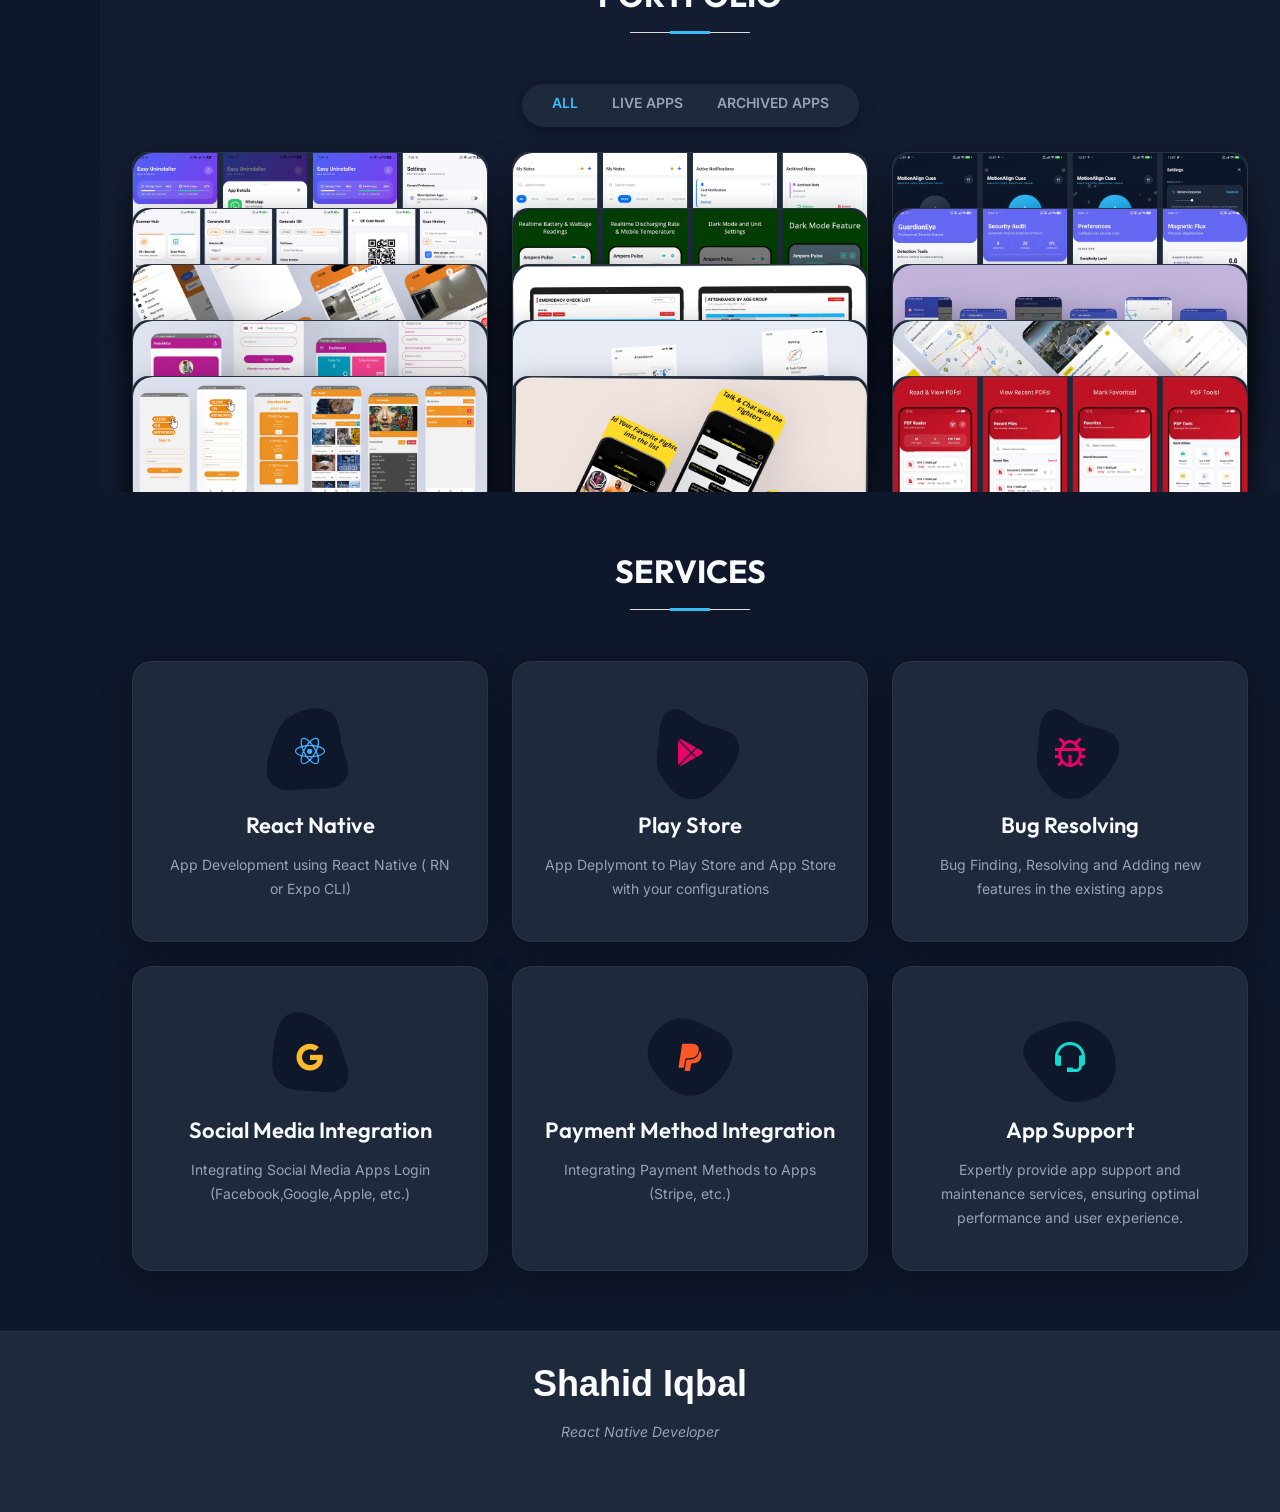
==== commit c107bc1e: "Optimize UI, clean up unused assets, compress images, and improve bio/skills text" ====
--- a/index.html
+++ b/index.html
@@ -1,3 +1,4 @@
+
 <!DOCTYPE html>
 <html lang="en">
 
@@ -14,7 +15,9 @@
   <link href="assets/img/apple-touch-icon.png" rel="apple-touch-icon">
 
   <!-- Google Fonts -->
-  <link href="https://fonts.googleapis.com/css?family=Open+Sans:300,300i,400,400i,600,600i,700,700i|Raleway:300,300i,400,400i,500,500i,600,600i,700,700i|Poppins:300,300i,400,400i,500,500i,600,600i,700,700i" rel="stylesheet">
+  <link rel="preconnect" href="https://fonts.googleapis.com">
+  <link rel="preconnect" href="https://fonts.gstatic.com" crossorigin>
+  <link href="https://fonts.googleapis.com/css2?family=Inter:wght@300;400;500;600;700&family=Outfit:wght@300;400;500;600;700&display=swap" rel="stylesheet">
 
   <!-- Vendor CSS Files -->
   <link href="assets/vendor/aos/aos.css" rel="stylesheet">
@@ -26,6 +29,7 @@
 
   <!-- Template Main CSS File -->
   <link href="assets/css/style.css" rel="stylesheet">
+  <link href="assets/css/modern.css" rel="stylesheet">
 
   <!-- =======================================================
   * Template Name: MyResume
@@ -57,8 +61,9 @@
 
   </header><!-- End Header -->
 
-  <!-- ======= Hero Section ======= -->
   <section id="hero" class="d-flex flex-column justify-content-center">
+    <div class="hero-blob hero-blob-1"></div>
+    <div class="hero-blob hero-blob-2"></div>
     <div class="container" data-aos="zoom-in" data-aos-delay="100">
       <h1>Shahid Iqbal</h1>
       <p><span class="typed" data-typed-items="React Native Mobile App Developer"></span></p>
@@ -67,7 +72,7 @@
         <a href="#" class="facebook"><i class="bx bxl-facebook"></i></a>
         <a href="#" class="instagram"><i class="bx bxl-instagram"></i></a>
         <a href="#" class="google-plus"><i class="bx bxl-skype"></i></a> -->
-        <a href="https://www.linkedin.com/in/shahid-malik/" class="linkedin"><i class="bx bxl-linkedin"></i></a>
+        <a href="https://www.linkedin.com/in/shahid-malik/" class="linkedin" target="_blank" rel="noopener noreferrer"><i class="bx bxl-linkedin"></i></a>
       </div>
     </div>
   </section><!-- End Hero -->
@@ -80,7 +85,7 @@
 
         <div class="section-title">
           <h2>About</h2>
-          <p>Experienced React Native app developer with a proven track record of 7 years in crafting seamless cross-platform solutions. Passionate about creating intuitive user experiences and leveraging the power of React Native to deliver high-quality mobile applications. Proficient in translating ideas into functional, performance-driven code</p>
+          <p>I am a Senior Mobile Engineer and Data Science professional with over seven years of experience in architecting and developing high-performance, cross-platform mobile applications. I specialize in crafting intuitive user experiences, integrating machine learning capabilities, and translating complex requirements into responsive, clean, and robust code.</p>
         </div>
 
         <div class="row">
@@ -88,9 +93,9 @@
             <img src="assets/img/profile-img.jpeg" class="img-fluid" alt="">
           </div>
           <div class="col-lg-8 pt-4 pt-lg-0 content">
-            <h3>React Native Developer </h3>
+            <h3>Senior Mobile &amp; AI Engineer</h3>
             <p class="fst-italic">
-              I'm a tech enthusiast who thrives on staying ahead of trends, delivering cutting-edge solutions. As a team lead, I excel in fostering teamwork, solving challenges, and embracing new tech. Eager to join an innovative company that values creativity and impact in mobile app development.
+              I am highly passionate about technology, constantly staying ahead of industry trends to deliver cutting-edge mobile solutions. As a technical leader, I excel at fostering collaborative team environments, solving complex software challenges, and leveraging data-driven insights. I am eager to contribute to an innovative organization that values creativity, engineering excellence, and impactful product development.
             </p>
             <div class="row">
               <div class="col-lg-6">
@@ -179,92 +184,78 @@
           <div class="col-lg-6">
 
             <div class="progress">
-              <span class="skill">React Native <i class="val">100%</i></span>
+              <span class="skill">React Native &amp; Expo CLI <i class="val">100%</i></span>
               <div class="progress-bar-wrap">
                 <div class="progress-bar" role="progressbar" aria-valuenow="100" aria-valuemin="0" aria-valuemax="100"></div>
               </div>
             </div>
-             <div class="progress">
-              <span class="skill">Expo Cli <i class="val">100%</i></span>
+
+            <div class="progress">
+              <span class="skill">State Management (Redux / Toolkit) <i class="val">100%</i></span>
               <div class="progress-bar-wrap">
                 <div class="progress-bar" role="progressbar" aria-valuenow="100" aria-valuemin="0" aria-valuemax="100"></div>
               </div>
             </div>
 
-             <div class="progress">
-              <span class="skill">Replit (Vibe Coding) <i class="val">100%</i></span>
+            <div class="progress">
+              <span class="skill">TypeScript &amp; Modern JavaScript <i class="val">100%</i></span>
               <div class="progress-bar-wrap">
                 <div class="progress-bar" role="progressbar" aria-valuenow="100" aria-valuemin="0" aria-valuemax="100"></div>
               </div>
             </div>
-            
-            <div class="progress">
-              <span class="skill">State Management (Redux) <i class="val">100%</i></span>
+
+            <div class="progress">
+              <span class="skill">Python &amp; Data Science <i class="val">90%</i></span>
+              <div class="progress-bar-wrap">
+                <div class="progress-bar" role="progressbar" aria-valuenow="90" aria-valuemin="0" aria-valuemax="100"></div>
+              </div>
+            </div>
+
+            <div class="progress">
+              <span class="skill">AI &amp; ML Integration in Apps <i class="val">85%</i></span>
+              <div class="progress-bar-wrap">
+                <div class="progress-bar" role="progressbar" aria-valuenow="85" aria-valuemin="0" aria-valuemax="100"></div>
+              </div>
+            </div>
+
+          </div>
+
+          <div class="col-lg-6">
+
+            <div class="progress">
+              <span class="skill">Native App Deployment (EAS / Play Store) <i class="val">100%</i></span>
               <div class="progress-bar-wrap">
                 <div class="progress-bar" role="progressbar" aria-valuenow="100" aria-valuemin="0" aria-valuemax="100"></div>
               </div>
             </div>
-            <div class="progress">
-              <span class="skill">Application Deployment <i class="val">100%</i></span>
+
+            <div class="progress">
+              <span class="skill">API Integration &amp; GraphQL <i class="val">100%</i></span>
               <div class="progress-bar-wrap">
                 <div class="progress-bar" role="progressbar" aria-valuenow="100" aria-valuemin="0" aria-valuemax="100"></div>
               </div>
             </div>
 
             <div class="progress">
-              <span class="skill">Firebase Integration <i class="val">100%</i></span>
+              <span class="skill">UI/UX Design &amp; Micro-animations <i class="val">95%</i></span>
+              <div class="progress-bar-wrap">
+                <div class="progress-bar" role="progressbar" aria-valuenow="95" aria-valuemin="0" aria-valuemax="100"></div>
+              </div>
+            </div>
+
+            <div class="progress">
+              <span class="skill">Firebase &amp; Offline-First Databases <i class="val">100%</i></span>
               <div class="progress-bar-wrap">
                 <div class="progress-bar" role="progressbar" aria-valuenow="100" aria-valuemin="0" aria-valuemax="100"></div>
               </div>
             </div>
 
-         
-
-          </div>
-
-          <div class="col-lg-6">
-
-            <div class="progress">
-              <span class="skill">Javascript <i class="val">100%</i></span>
+            <div class="progress">
+              <span class="skill">Version Control &amp; CI/CD Automation (Git) <i class="val">100%</i></span>
               <div class="progress-bar-wrap">
                 <div class="progress-bar" role="progressbar" aria-valuenow="100" aria-valuemin="0" aria-valuemax="100"></div>
               </div>
             </div>
-
-            <div class="progress">
-              <span class="skill">React Navigation <i class="val">100%</i></span>
-              <div class="progress-bar-wrap">
-                <div class="progress-bar" role="progressbar" aria-valuenow="100" aria-valuemin="0" aria-valuemax="100"></div>
-              </div>
-            </div>
-        
-            <div class="progress">
-              <span class="skill">UI/UX Design <i class="val">100%</i></span>
-              <div class="progress-bar-wrap">
-                <div class="progress-bar" role="progressbar" aria-valuenow="100" aria-valuemin="0" aria-valuemax="100"></div>
-              </div>
-            </div>
-            
-            <div class="progress">
-              <span class="skill">API Integration <i class="val">100%</i></span>
-              <div class="progress-bar-wrap">
-                <div class="progress-bar" role="progressbar" aria-valuenow="100" aria-valuemin="0" aria-valuemax="100"></div>
-              </div>
-            </div>
-
-            <div class="progress">
-              <span class="skill">Version Control (git) <i class="val">100%</i></span>
-              <div class="progress-bar-wrap">
-                <div class="progress-bar" role="progressbar" aria-valuenow="100" aria-valuemin="0" aria-valuemax="100"></div>
-              </div>
-            </div>
-   <div class="progress">
-              <span class="skill">Third Party Libraries Integration <i class="val">100%</i></span>
-              <div class="progress-bar-wrap">
-                <div class="progress-bar" role="progressbar" aria-valuenow="100" aria-valuemin="0" aria-valuemax="100"></div>
-              </div>
-            </div>
-        
 
           </div>
 
@@ -284,10 +275,10 @@
 
         <div class="row">
           <div class="col-lg-6">
-            <h3 class="resume-title">Sumary</h3>
+            <h3 class="resume-title">Summary</h3>
             <div class="resume-item pb-0">
               <h4>Shahid Iqbal</h4>
-              <p><em>Innovative and deadline-driven App Developer with 7 years of experience designing and developing user-centered mobile apps from initial concept to final, polished deliverable.</em></p>
+              <p><em>Result-oriented Senior Mobile Engineer with over seven years of professional experience in designing, architecting, and delivering user-centered mobile applications. Adept at steering projects from initial ideation to production-ready deployments, integrating advanced functionalities, and ensuring high performance across iOS and Android ecosystems.</em></p>
               <ul>
                 <li>Islamabad, Pakistan</li>
                 <!-- <li>(123) 456-7891</li> -->
@@ -300,25 +291,25 @@
               <h4>Master of Data Science</h4>
               <h5>2022 - 2024</h5>
               <p><em>Bahria University, Islamabad, Pakistan </em></p>
-              <!-- <p>Qui deserunt veniam. Et sed aliquam labore tempore sed quisquam iusto autem sit. Ea vero voluptatum qui ut dignissimos deleniti nerada porti sand markend</p> -->
+              <p>Specialized in advanced machine learning algorithms, predictive data analysis, and integrating intelligent models into cross-platform software systems.</p>
             </div>
             <div class="resume-item">
               <h4>Bachelor of Information Technology</h4>
               <h5>2015 - 2019</h5>
               <p><em>Bahria University, Islamabad, Pakistan </em></p>
-              <p>Silver Medalist 🥈</p>
+              <p>Graduated with honors as a Silver Medalist 🥈, with a strong foundation in software engineering, algorithms, and database management systems.</p>
             </div>
           </div>
           <div class="col-lg-6">
             <h3 class="resume-title">Professional Experience</h3>
-                     <div class="resume-item">
+            <div class="resume-item">
               <h4>Senior React Native Developer (Remote)</h4>
-              <h5>2024 - Present</h5>
+              <h5>2024 - 2026</h5>
               <p><em>L.X. Consultancy, Singapore </em></p>
               <ul>
-                <li>Develop and implement application features using appropriate frameworks and tools.</li>
-                <li>Collaborate with designers and backend developers to integrate APIs and UI components.</li>  
-                <li>Write clean, maintainable, and well-documented code.</li>
+                <li>Architect and implement robust, clean features using React Native, TypeScript, and modern state management tools.</li>
+                <li>Collaborate with cross-functional global teams, including designers and backend developers, to seamlessly integrate API endpoints and UI components.</li>  
+                <li>Optimize mobile application performance, resolve memory leaks, and write clean, scalable, and thoroughly-documented codebases.</li>
               </ul>
             </div>
             <div class="resume-item">
@@ -326,13 +317,12 @@
               <h5>2019 - 2024</h5>
               <p><em>Techeecks Solutions, Islamabad </em></p>
               <ul>
-                <li>Lead in the design, development, and implementation of the Application.</li>
-                <li>Delegate tasks to my team and provide counsel on all aspects of the project.</li>
-                <li>Assessment of my team to ensure the quality and accuracy of design.</li>
-                <!-- <li>Oversee the efficient use of production project budgets ranging from $2,000 - $25,000</li> -->
+                <li>Led the end-to-end design, development, and deployment of complex cross-platform mobile solutions.</li>
+                <li>Managed and mentored a development team, allocating tasks, performing code reviews, and guiding architectural decisions.</li>
+                <li>Conducted code quality assessments to ensure pixel-perfect UI execution and strict adherence to coding best practices.</li>
               </ul>
             </div>
-          <!--  <div class="resume-item">
+          </div>  <!--  <div class="resume-item">
               <h4>Web Developer</h4>
               <h5>june 2018 - sept 2018</h5>
               <p><em>SORCIM Technologies, Islamabad</em></p>
@@ -361,19 +351,106 @@
         <div class="row">
           <div class="col-lg-12 d-flex justify-content-center" data-aos="fade-up" data-aos-delay="100">
             <ul id="portfolio-flters">
-              <!-- <li data-filter="*" class="filter-active">All</li> -->
-              <li data-filter=".filter-app">Apps</li>
-              <!-- <li data-filter=".filter-card">Card</li>
-              <li data-filter=".filter-web">Web</li> -->
+              <li data-filter="*" class="filter-active">All</li>
+              <li data-filter=".filter-live">Live Apps</li>
+              <li data-filter=".filter-other">Archived Apps</li>
             </ul>
           </div>
         </div>
 
         <div class="row portfolio-container" data-aos="fade-up" data-aos-delay="200">
 
-          <div class="col-lg-4 col-md-6 portfolio-item filter-app">
-            <div class="portfolio-wrap">
-              <img src="assets/img/portfolio/Arazee.png" class="img-fluid" alt="">
+          <!-- === LIVE APPS === -->
+
+          <div class="col-lg-4 col-md-6 portfolio-item filter-live">
+            <div class="portfolio-wrap">
+              <img loading="lazy" src="assets/img/portfolio/easy-uninstaller.png" class="img-fluid" alt="">
+              <div class="portfolio-info">
+                <h4>Easy Uninstaller</h4>
+                <p>App Manager & Uninstaller</p>
+                <div class="portfolio-links">
+                  <a href="assets/img/portfolio/easy-uninstaller.png" data-gallery="portfolioGallery" class="portfolio-lightbox" title="Easy Uninstaller"><i class="bx bx-plus"></i></a>
+                  <a href="https://play.google.com/store/apps/details?id=com.sm.easyuninstaller" target="_blank" rel="noopener noreferrer"><i class="bx bx-link"></i></a>
+                </div>
+              </div>
+            </div>
+          </div>
+
+          <div class="col-lg-4 col-md-6 portfolio-item filter-live">
+            <div class="portfolio-wrap">
+              <img loading="lazy" src="assets/img/portfolio/NotePrompt.png" class="img-fluid" alt="">
+              <div class="portfolio-info">
+                <h4>Note Prompt</h4>
+                <p>Note & Notification Reminder App</p>
+                <div class="portfolio-links">
+                  <a href="assets/img/portfolio/NotePrompt.png" data-gallery="portfolioGallery" class="portfolio-lightbox" title="Note Prompt"><i class="bx bx-plus"></i></a>
+                  <a href="https://play.google.com/store/apps/details?id=com.sm.note_prompt" target="_blank" rel="noopener noreferrer"><i class="bx bx-link"></i></a>
+                </div>
+              </div>
+            </div>
+          </div>
+
+          <div class="col-lg-4 col-md-6 portfolio-item filter-live">
+            <div class="portfolio-wrap">
+              <img loading="lazy" src="assets/img/portfolio/motion.png" class="img-fluid" alt="">
+              <div class="portfolio-info">
+                <h4>MotionAlign Cues</h4>
+                <p>Motion Sickness and AI Cues</p>
+                <div class="portfolio-links">
+                  <a href="assets/img/portfolio/motion.png" data-gallery="portfolioGallery" class="portfolio-lightbox" title="Motion Detector"><i class="bx bx-plus"></i></a>
+                  <a href="https://play.google.com/store/apps/details?id=com.sm.motion_align_cues" target="_blank" rel="noopener noreferrer"><i class="bx bx-link"></i></a>
+                </div>
+              </div>
+            </div>
+          </div>
+
+          <div class="col-lg-4 col-md-6 portfolio-item filter-live">
+            <div class="portfolio-wrap">
+              <img loading="lazy" src="assets/img/portfolio/QR.png" class="img-fluid" alt="">
+              <div class="portfolio-info">
+                <h4>QR Code Scanner & QR Generator</h4>
+                <p>QR & Barcode Reader</p>
+                <div class="portfolio-links">
+                  <a href="assets/img/portfolio/QR.png" data-gallery="portfolioGallery" class="portfolio-lightbox" title="QR Scanner"><i class="bx bx-plus"></i></a>
+                  <a href="https://play.google.com/store/apps/details?id=com.sm.qr_bar_scanner" target="_blank" rel="noopener noreferrer"><i class="bx bx-link"></i></a>
+                </div>
+              </div>
+            </div>
+          </div>
+
+          <div class="col-lg-4 col-md-6 portfolio-item filter-live">
+            <div class="portfolio-wrap">
+              <img loading="lazy" src="assets/img/portfolio/Ampere-pulse.png" class="img-fluid" alt="">
+              <div class="portfolio-info">
+                <h4>Ampere Pulse</h4>
+                <p>Battery Charging Monitor</p>
+                <div class="portfolio-links">
+                  <a href="assets/img/portfolio/Ampere-pulse.png" data-gallery="portfolioGallery" class="portfolio-lightbox" title="Ampere Pulse"><i class="bx bx-plus"></i></a>
+                  <a href="https://play.google.com/store/apps/details?id=com.shahid.amperepulse" target="_blank" rel="noopener noreferrer"><i class="bx bx-link"></i></a>
+                </div>
+              </div>
+            </div>
+          </div>
+
+          <div class="col-lg-4 col-md-6 portfolio-item filter-live">
+            <div class="portfolio-wrap">
+              <img loading="lazy" src="assets/img/portfolio/GuardianEye.png" class="img-fluid" alt="">
+              <div class="portfolio-info">
+                <h4>GuardianEye</h4>
+                <p>Hidden Camera Detector</p>
+                <div class="portfolio-links">
+                  <a href="assets/img/portfolio/GuardianEye.png" data-gallery="portfolioGallery" class="portfolio-lightbox" title="GuardianEye"><i class="bx bx-plus"></i></a>
+                  <a href="https://play.google.com/store/apps/details?id=com.shahid.guardianeye" target="_blank" rel="noopener noreferrer"><i class="bx bx-link"></i></a>
+                </div>
+              </div>
+            </div>
+          </div>
+
+          <!-- === ARCHIVED APPS === -->
+
+          <div class="col-lg-4 col-md-6 portfolio-item filter-other">
+            <div class="portfolio-wrap">
+              <img loading="lazy" src="assets/img/portfolio/Arazee.png" class="img-fluid" alt="">
               <div class="portfolio-info">
                 <h4>Arazee</h4>
                 <p>Real State Agency</p>
@@ -385,23 +462,22 @@
             </div>
           </div>
 
-          <div class="col-lg-4 col-md-6 portfolio-item filter-app">
-            <div class="portfolio-wrap">
-              <img src="assets/img/portfolio/Kindy.png" class="img-fluid" alt="">
+          <div class="col-lg-4 col-md-6 portfolio-item filter-other">
+            <div class="portfolio-wrap">
+              <img loading="lazy" src="assets/img/portfolio/Kindy.png" class="img-fluid" alt="">
               <div class="portfolio-info">
                 <h4>Kindy Student Manager</h4>
                 <p>Student Manager</p>
                 <div class="portfolio-links">
                   <a href="assets/img/portfolio/Kindy.png" data-gallery="portfolioGallery" class="portfolio-lightbox" title="Kindy Student Manager"><i class="bx bx-plus"></i></a>
-                  <a href="https://apps.apple.com/au/app/km-kiosk/id1320560077"><i class="bx bx-link"></i></a>
-                </div>
-              </div>
-            </div>
-          </div>
-
-          <div class="col-lg-4 col-md-6 portfolio-item filter-app">
-            <div class="portfolio-wrap">
-              <img src="assets/img/portfolio/Alarme.png" class="img-fluid" alt="">
+                </div>
+              </div>
+            </div>
+          </div>
+
+          <div class="col-lg-4 col-md-6 portfolio-item filter-other">
+            <div class="portfolio-wrap">
+              <img loading="lazy" src="assets/img/portfolio/Alarme.png" class="img-fluid" alt="">
               <div class="portfolio-info">
                 <h4>Alarme</h4>
                 <p>Location Based Alarm</p>
@@ -413,9 +489,9 @@
             </div>
           </div>
 
-          <div class="col-lg-4 col-md-6 portfolio-item filter-app">
-            <div class="portfolio-wrap">
-              <img src="assets/img/portfolio/Polish.png" class="img-fluid" alt="">
+          <div class="col-lg-4 col-md-6 portfolio-item filter-other">
+            <div class="portfolio-wrap">
+              <img loading="lazy" src="assets/img/portfolio/Polish.png" class="img-fluid" alt="">
               <div class="portfolio-info">
                 <h4>Polish N GO</h4>
                 <p>Car Wash & Service App</p>
@@ -427,11 +503,9 @@
             </div>
           </div>
 
- 
-
-          <div class="col-lg-4 col-md-6 portfolio-item filter-app">
-            <div class="portfolio-wrap">
-              <img src="assets/img/portfolio/Bahr.png" class="img-fluid" alt="">
+          <div class="col-lg-4 col-md-6 portfolio-item filter-other">
+            <div class="portfolio-wrap">
+              <img loading="lazy" src="assets/img/portfolio/Bahr.png" class="img-fluid" alt="">
               <div class="portfolio-info">
                 <h4>Bahr</h4>
                 <p>Course & Center Manager</p>
@@ -443,23 +517,22 @@
             </div>
           </div>
 
-          <div class="col-lg-4 col-md-6 portfolio-item filter-app">
-            <div class="portfolio-wrap">
-              <img src="assets/img/portfolio/HF.png" class="img-fluid" alt="">
+          <div class="col-lg-4 col-md-6 portfolio-item filter-other">
+            <div class="portfolio-wrap">
+              <img loading="lazy" src="assets/img/portfolio/HF.png" class="img-fluid" alt="">
               <div class="portfolio-info">
                 <h4>HF Proje Plus</h4>
                 <p>Turkish Real State App</p>
                 <div class="portfolio-links">
                   <a href="assets/img/portfolio/HF.png" data-gallery="portfolioGallery" class="portfolio-lightbox" title="HF Proje Plu"><i class="bx bx-plus"></i></a>
-                  <a href="https://play.google.com/store/apps/details?id=com.hfprojeplus.realestate"><i class="bx bx-link"></i></a>
-                </div>
-              </div>
-            </div>
-          </div>
-
-          <div class="col-lg-4 col-md-6 portfolio-item filter-app">
-            <div class="portfolio-wrap">
-              <img src="assets/img/portfolio/Artwork.png" class="img-fluid" alt="">
+                </div>
+              </div>
+            </div>
+          </div>
+
+          <div class="col-lg-4 col-md-6 portfolio-item filter-other">
+            <div class="portfolio-wrap">
+              <img loading="lazy" src="assets/img/portfolio/Artwork.png" class="img-fluid" alt="">
               <div class="portfolio-info">
                 <h4>ClickOnArtWorks</h4>
                 <p>Art Work App</p>
@@ -471,33 +544,33 @@
             </div>
           </div>
 
-          <div class="col-lg-4 col-md-6 portfolio-item filter-app">
-            <div class="portfolio-wrap">
-              <img src="assets/img/portfolio/Matbrawl.png" class="img-fluid" alt="">
+          <div class="col-lg-4 col-md-6 portfolio-item filter-other">
+            <div class="portfolio-wrap">
+              <img loading="lazy" src="assets/img/portfolio/Matbrawl.png" class="img-fluid" alt="">
               <div class="portfolio-info">
                 <h4>Matbrawl</h4>
                 <p>App For Fighters</p>
                 <div class="portfolio-links">
                   <a href="assets/img/portfolio/Matbrawl.png" data-gallery="portfolioGallery" class="portfolio-lightbox" title="Matbrawl"><i class="bx bx-plus"></i></a>
-                  <a href="https://play.google.com/store/apps/details?id=com.matbrawl"><i class="bx bx-link"></i></a>
-                </div>
-              </div>
-            </div>
-          </div>
-
-          <div class="col-lg-4 col-md-6 portfolio-item filter-app">
-            <div class="portfolio-wrap">
-              <img src="assets/img/portfolio/NotePrompt.png" class="img-fluid" alt="">
-              <div class="portfolio-info">
-                <h4>Note Prompt</h4>
-                <p>Note Reminder App</p>
-                <div class="portfolio-links">
-                  <a href="assets/img/portfolio/NotePrompt.png" data-gallery="portfolioGallery" class="portfolio-lightbox" title="Note Promp"><i class="bx bx-plus"></i></a>
-                  <!-- <a href="portfolio-details.html" class="portfolio-details-lightbox" data-glightbox="type: external" title="Portfolio Details"><i class="bx bx-link"></i></a> -->
-                </div>
-              </div>
-            </div>
-          </div>
+                </div>
+              </div>
+            </div>
+          </div>
+
+          <div class="col-lg-4 col-md-6 portfolio-item filter-other">
+            <div class="portfolio-wrap">
+              <img loading="lazy" src="assets/img/portfolio/PDF.png" class="img-fluid" alt="">
+              <div class="portfolio-info">
+                <h4>PDF Reader</h4>
+                <p>PDF Document Viewer & Editor</p>
+                <div class="portfolio-links">
+                  <a href="assets/img/portfolio/PDF.png" data-gallery="portfolioGallery" class="portfolio-lightbox" title="PDF Reader"><i class="bx bx-plus"></i></a>
+                </div>
+              </div>
+            </div>
+          </div>
+
+
 
         </div>
 
@@ -687,18 +760,18 @@
   <a href="#" class="back-to-top d-flex align-items-center justify-content-center"><i class="bi bi-arrow-up-short"></i></a>
 
   <!-- Vendor JS Files -->
-  <script src="assets/vendor/purecounter/purecounter_vanilla.js"></script>
-  <script src="assets/vendor/aos/aos.js"></script>
-  <script src="assets/vendor/bootstrap/js/bootstrap.bundle.min.js"></script>
-  <script src="assets/vendor/glightbox/js/glightbox.min.js"></script>
-  <script src="assets/vendor/isotope-layout/isotope.pkgd.min.js"></script>
-  <script src="assets/vendor/swiper/swiper-bundle.min.js"></script>
-  <script src="assets/vendor/typed.js/typed.umd.js"></script>
-  <script src="assets/vendor/waypoints/noframework.waypoints.js"></script>
-  <script src="assets/vendor/php-email-form/validate.js"></script>
+  <script defer src="assets/vendor/purecounter/purecounter_vanilla.js"></script>
+  <script defer src="assets/vendor/aos/aos.js"></script>
+  <script defer src="assets/vendor/bootstrap/js/bootstrap.bundle.min.js"></script>
+  <script defer src="assets/vendor/glightbox/js/glightbox.min.js"></script>
+  <script defer src="assets/vendor/isotope-layout/isotope.pkgd.min.js"></script>
+  <script defer src="assets/vendor/swiper/swiper-bundle.min.js"></script>
+  <script defer src="assets/vendor/typed.js/typed.umd.js"></script>
+  <script defer src="assets/vendor/waypoints/noframework.waypoints.js"></script>
+  <script defer src="assets/vendor/php-email-form/validate.js"></script>
 
   <!-- Template Main JS File -->
-  <script src="assets/js/main.js"></script>
+  <script defer src="assets/js/main.js"></script>
 
 </body>
 
--- a/assets/css/style.css
+++ b/assets/css/style.css
@@ -274,9 +274,9 @@
 #hero {
   width: 100%;
   height: 100vh;
-  background: url("../img/hero-bg.jpg") top right no-repeat;
-  background-size: cover;
-  position: relative;
+  background: #0a0f1d;
+  position: relative;
+  overflow: hidden;
 }
 
 @media (min-width: 992px) {
@@ -287,12 +287,53 @@
 
 #hero:before {
   content: "";
-  background: rgba(255, 255, 255, 0.8);
+  background: radial-gradient(circle at 20% 30%, rgba(99, 102, 241, 0.15) 0%, transparent 50%),
+              radial-gradient(circle at 80% 70%, rgba(168, 85, 247, 0.15) 0%, transparent 50%);
   position: absolute;
   bottom: 0;
   top: 0;
   left: 0;
   right: 0;
+  z-index: 1;
+}
+
+.hero-blob {
+  position: absolute;
+  width: 400px;
+  height: 400px;
+  border-radius: 50%;
+  filter: blur(100px);
+  opacity: 0.55;
+  z-index: 1;
+  pointer-events: none;
+  animation: float-blob 12s infinite alternate ease-in-out;
+}
+
+.hero-blob-1 {
+  background: linear-gradient(135deg, #6366f1, #4f46e5);
+  top: -10%;
+  left: 10%;
+}
+
+.hero-blob-2 {
+  background: linear-gradient(135deg, #a855f7, #d946ef);
+  bottom: -10%;
+  right: 15%;
+  animation-delay: -6s;
+}
+
+@keyframes float-blob {
+  0% {
+    transform: translate(0, 0) scale(1);
+  }
+  100% {
+    transform: translate(60px, 40px) scale(1.15);
+  }
+}
+
+#hero .container {
+  position: relative;
+  z-index: 2;
 }
 
 #hero h1 {
@@ -300,18 +341,19 @@
   font-size: 64px;
   font-weight: 700;
   line-height: 56px;
-  color: #45505b;
+  color: #ffffff;
+  text-shadow: 0 4px 12px rgba(0, 0, 0, 0.1);
 }
 
 #hero p {
-  color: #45505b;
+  color: #cbd5e1;
   margin: 15px 0 0 0;
   font-size: 26px;
   font-family: "Poppins", sans-serif;
 }
 
 #hero p span {
-  color: #0563bb;
+  color: #818cf8;
   letter-spacing: 1px;
 }
 
@@ -321,15 +363,25 @@
 
 #hero .social-links a {
   font-size: 24px;
-  display: inline-block;
-  color: #45505b;
-  line-height: 1;
-  margin-right: 20px;
-  transition: 0.3s;
+  display: inline-flex;
+  align-items: center;
+  justify-content: center;
+  color: #ffffff;
+  background: rgba(255, 255, 255, 0.08);
+  border: 1px solid rgba(255, 255, 255, 0.12);
+  width: 48px;
+  height: 48px;
+  border-radius: 50%;
+  margin-right: 15px;
+  transition: all 0.3s ease;
+  backdrop-filter: blur(8px);
 }
 
 #hero .social-links a:hover {
-  color: #0563bb;
+  background: #818cf8;
+  color: #ffffff;
+  transform: translateY(-3px);
+  box-shadow: 0 8px 20px rgba(129, 140, 248, 0.4);
 }
 
 @media (max-width: 992px) {
@@ -338,8 +390,8 @@
   }
 
   #hero h1 {
-    font-size: 32px;
-    line-height: 36px;
+    font-size: 36px;
+    line-height: 42px;
   }
 
   #hero p {
--- a/assets/css/modern.css
+++ b/assets/css/modern.css
@@ -0,0 +1,275 @@
+:root {
+  --primary: #38bdf8;
+  --primary-hover: #0ea5e9;
+  --bg: #0f172a;
+  --surface: #1e293b;
+  --surface-hover: #334155;
+  --text: #f8fafc;
+  --text-muted: #94a3b8;
+  --font-main: 'Inter', sans-serif;
+  --font-heading: 'Outfit', sans-serif;
+}
+
+body {
+  font-family: var(--font-main);
+  background-color: var(--bg);
+  color: var(--text-muted);
+}
+
+h1, h2, h3, h4, h5, h6 {
+  font-family: var(--font-heading);
+  color: var(--text);
+}
+
+a {
+  color: var(--primary);
+  transition: color 0.3s ease;
+}
+a:hover {
+  color: var(--primary-hover);
+}
+
+/* Header & Nav */
+@media (max-width: 991px) {
+  #header {
+    background: rgba(15, 23, 42, 0.95);
+    backdrop-filter: blur(12px);
+    border-right: 1px solid rgba(255,255,255,0.05);
+  }
+}
+.nav-menu a, .nav-menu a:focus {
+  background: var(--surface);
+  color: var(--text-muted);
+  border: 1px solid transparent;
+}
+.nav-menu a:hover, .nav-menu .active, .nav-menu .active:focus, .nav-menu li:hover>a {
+  background: var(--primary);
+  color: #fff;
+  box-shadow: 0 4px 15px rgba(56, 189, 248, 0.4);
+}
+.nav-menu a span, .nav-menu a:focus span {
+  color: var(--text-muted);
+}
+.nav-menu a:hover span, .nav-menu .active span, .nav-menu .active:focus span, .nav-menu li:hover>a span {
+  color: #fff;
+}
+
+/* Hero Section */
+#hero {
+  background: linear-gradient(rgba(15, 23, 42, 0.75), rgba(15, 23, 42, 0.95)), url("../img/hero-bg.jpg") top right no-repeat;
+  background-size: cover;
+}
+#hero:before {
+  display: none;
+}
+#hero h1 {
+  color: var(--text);
+  font-family: var(--font-heading);
+}
+#hero p {
+  color: var(--text-muted);
+}
+#hero p span {
+  color: var(--primary);
+  text-shadow: 0 0 15px rgba(56, 189, 248, 0.5);
+}
+#hero .social-links a {
+  color: var(--text-muted);
+  background: var(--surface);
+  width: 45px; height: 45px;
+  border-radius: 50%;
+  display: inline-flex;
+  align-items: center; justify-content: center;
+  transition: all 0.3s cubic-bezier(0.4, 0, 0.2, 1);
+}
+#hero .social-links a:hover {
+  color: #fff;
+  background: var(--primary);
+  transform: translateY(-5px);
+  box-shadow: 0 10px 20px rgba(56, 189, 248, 0.4);
+}
+
+/* Sections */
+.section-bg {
+  background-color: #131c31; 
+}
+.section-title h2 {
+  color: var(--text);
+}
+.section-title h2::after {
+  background: var(--primary);
+}
+
+/* About */
+.about .content h3 {
+  color: var(--primary);
+}
+.about .content ul i {
+  color: var(--primary);
+}
+.about .content ul li {
+  color: var(--text);
+}
+
+/* Skills */
+.skills .progress {
+  background: none;
+}
+.skills .progress .skill {
+  color: var(--text);
+}
+.skills .progress-bar-wrap {
+  background: var(--surface);
+  border-radius: 10px;
+  overflow: hidden;
+}
+.skills .progress-bar {
+  background-color: var(--primary);
+  border-radius: 10px;
+}
+
+/* Resume */
+.resume .resume-title {
+  color: var(--text);
+}
+.resume .resume-item {
+  border-left: 2px solid var(--surface-hover);
+}
+.resume .resume-item::before {
+  background: var(--bg);
+  border: 2px solid var(--primary);
+}
+.resume .resume-item h4 {
+  color: var(--primary);
+}
+.resume .resume-item h5 {
+  background: var(--surface);
+  color: var(--text);
+}
+
+/* Portfolio */
+.portfolio #portfolio-flters {
+  background: var(--surface);
+  box-shadow: 0 4px 15px rgba(0,0,0,0.3);
+}
+.portfolio #portfolio-flters li {
+  color: var(--text-muted);
+}
+.portfolio #portfolio-flters li:hover, .portfolio #portfolio-flters li.filter-active {
+  color: var(--primary);
+}
+.portfolio .portfolio-wrap {
+  border-radius: 16px;
+  background: var(--surface);
+  box-shadow: 0 10px 30px rgba(0,0,0,0.4);
+  border: 1px solid rgba(255,255,255,0.05);
+}
+.portfolio .portfolio-wrap::before {
+  background: rgba(15, 23, 42, 0.85);
+  backdrop-filter: blur(8px);
+}
+.portfolio .portfolio-wrap .portfolio-info h4 {
+  color: var(--text);
+}
+.portfolio .portfolio-wrap .portfolio-info p {
+  color: var(--text-muted);
+}
+.portfolio .portfolio-wrap .portfolio-links a {
+  color: var(--text);
+  background: var(--primary);
+  border-radius: 50%;
+  width: 45px; height: 45px;
+  display: inline-flex;
+  align-items: center; justify-content: center;
+  font-size: 22px;
+}
+.portfolio .portfolio-wrap .portfolio-links a:hover {
+  background: var(--primary-hover);
+  color: #fff;
+}
+
+/* Services */
+.services .icon-box {
+  background: var(--surface);
+  box-shadow: 0 10px 30px rgba(0,0,0,0.3);
+  border-radius: 20px;
+  padding: 40px 30px;
+  border: 1px solid rgba(255,255,255,0.05);
+  transition: all 0.4s cubic-bezier(0.4, 0, 0.2, 1);
+}
+.services .icon-box:hover {
+  transform: translateY(-10px);
+  background: #1e293b;
+  border-color: var(--primary);
+  box-shadow: 0 20px 40px rgba(56, 189, 248, 0.15);
+}
+.services .icon-box h4 a {
+  color: var(--text);
+}
+.services .icon-box h4 a:hover {
+  color: var(--primary);
+}
+.services .icon-box p {
+  color: var(--text-muted);
+}
+.services .icon-box .icon svg path {
+  fill: var(--bg);
+}
+
+/* Footer */
+#footer {
+  background: var(--surface);
+  color: var(--text-muted);
+  border-top: 1px solid rgba(255,255,255,0.05);
+}
+#footer h3 {
+  color: var(--text);
+}
+#footer .social-links a {
+  background: var(--bg);
+  color: var(--text-muted);
+}
+#footer .social-links a:hover {
+  background: var(--primary);
+  color: #fff;
+  box-shadow: 0 0 15px rgba(56, 189, 248, 0.5);
+}
+
+/* Back to top */
+.back-to-top {
+  background: var(--primary);
+}
+.back-to-top:hover {
+  background: var(--primary-hover);
+  box-shadow: 0 0 15px rgba(56, 189, 248, 0.5);
+}
+
+/* Image adjustments */
+.img-fluid {
+  border-radius: 20px;
+  box-shadow: 0 15px 35px rgba(0,0,0,0.4);
+}
+
+/* Mobile Nav Toggle */
+.mobile-nav-toggle i {
+  color: var(--text);
+}
+.mobile-nav-active .mobile-nav-toggle {
+  background-color: var(--primary);
+}
+
+/* Typed cursor */
+.typed-cursor {
+  color: var(--primary);
+}
+
+/* Preloader */
+#preloader {
+  background: var(--bg);
+}
+#preloader:before {
+  border: 6px solid var(--primary);
+  border-top-color: var(--bg);
+  border-bottom-color: var(--bg);
+}
+
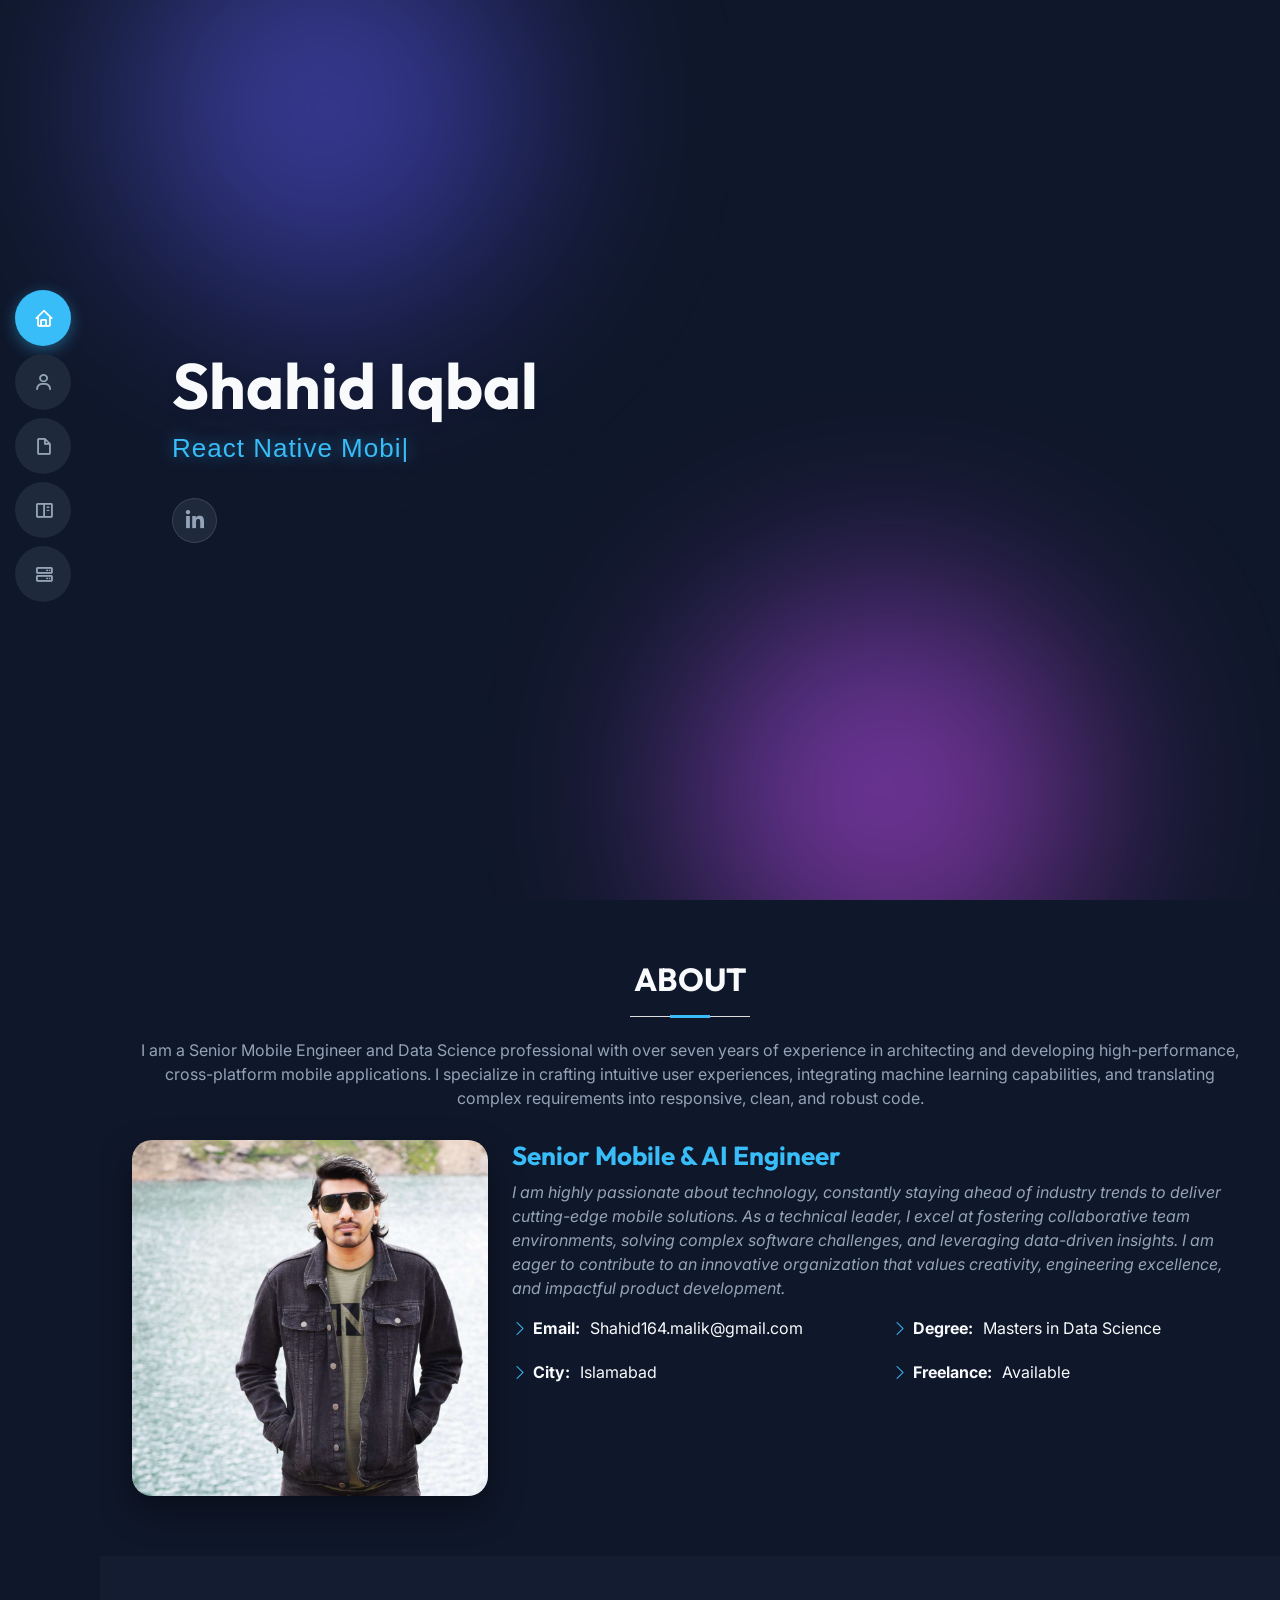
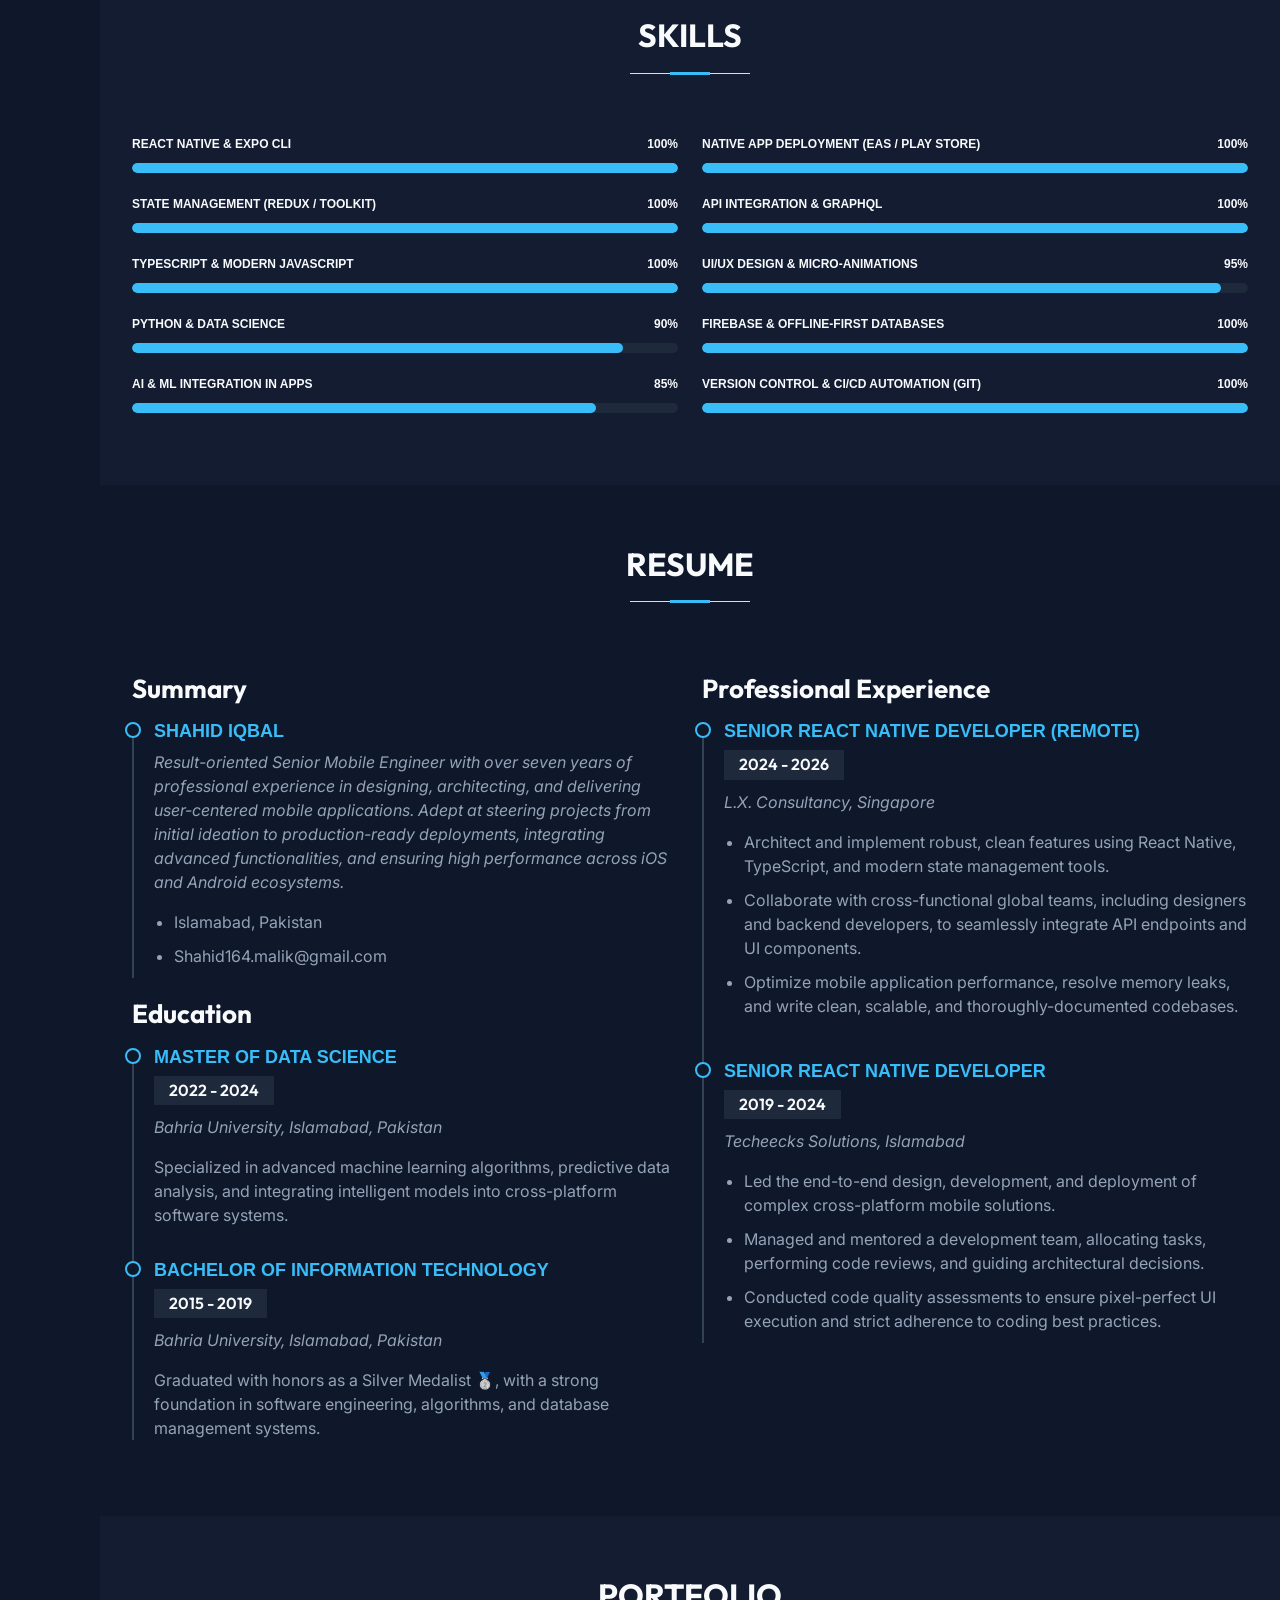
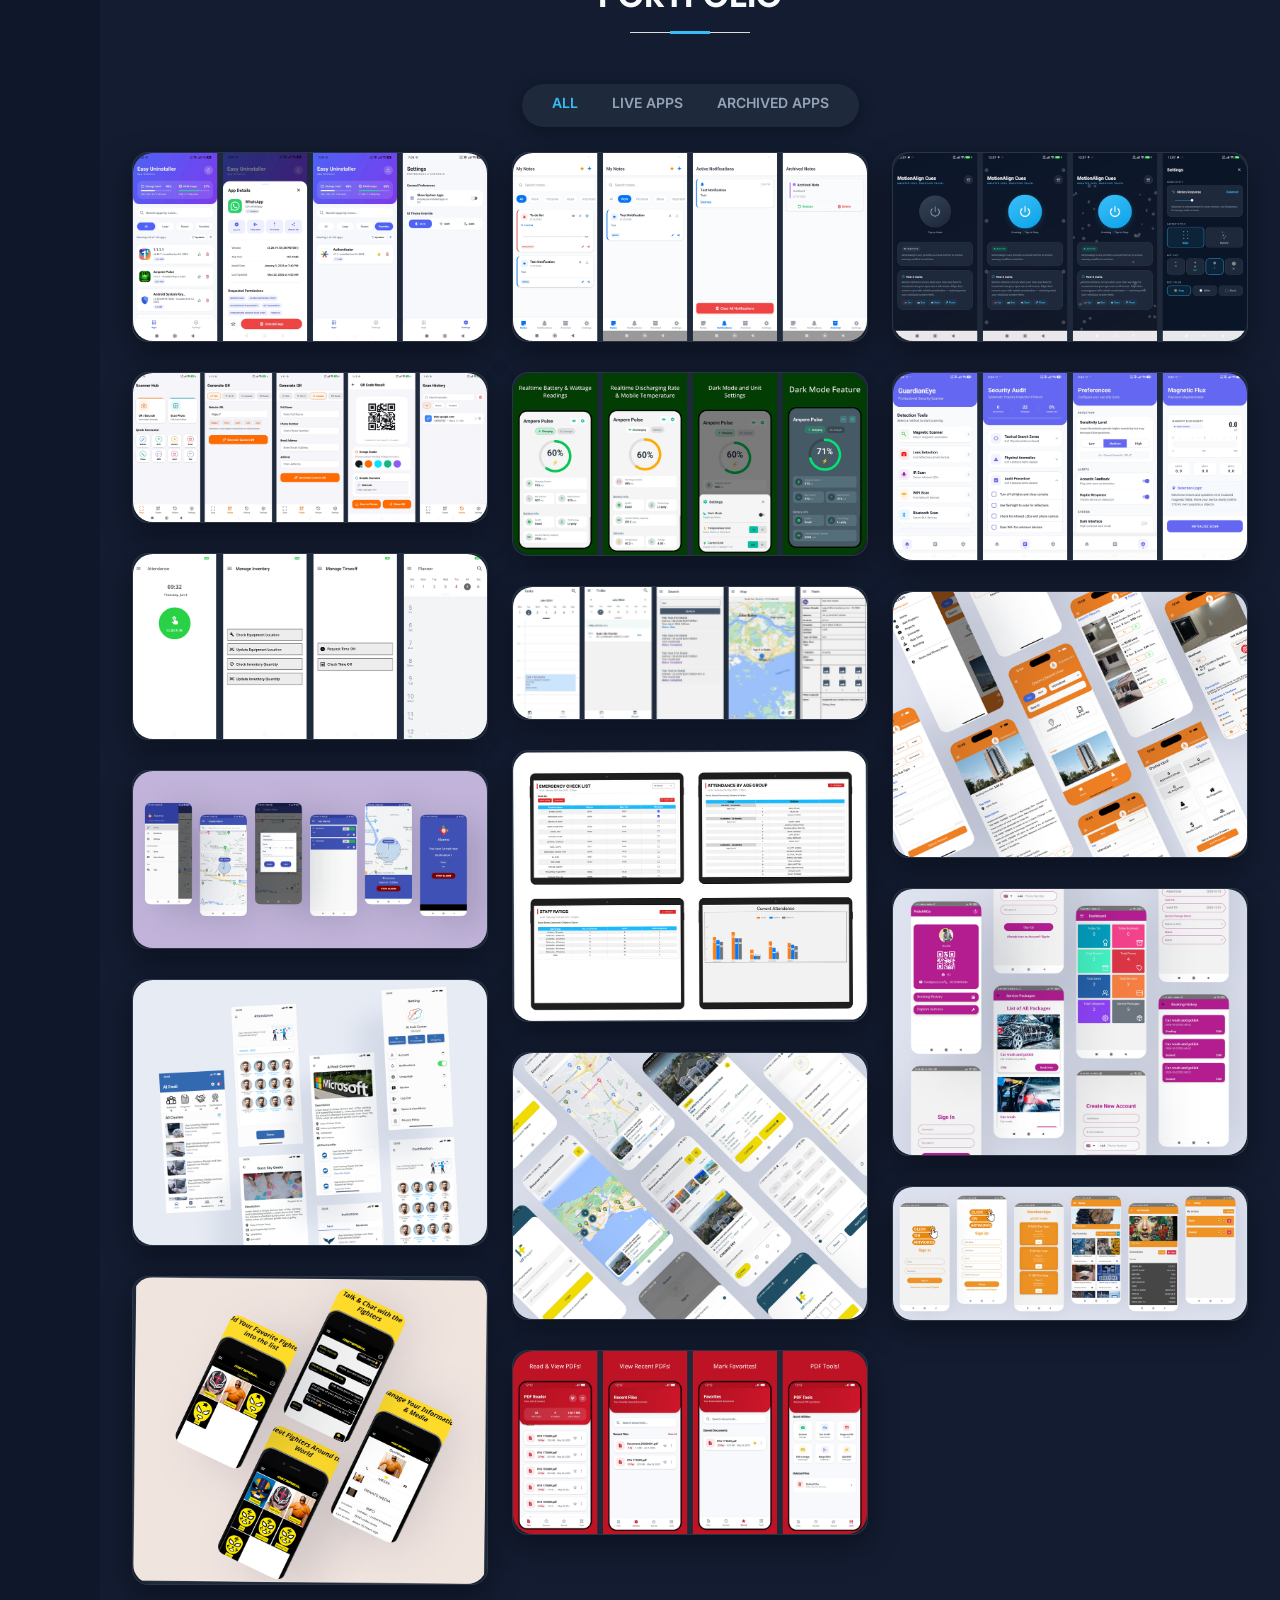
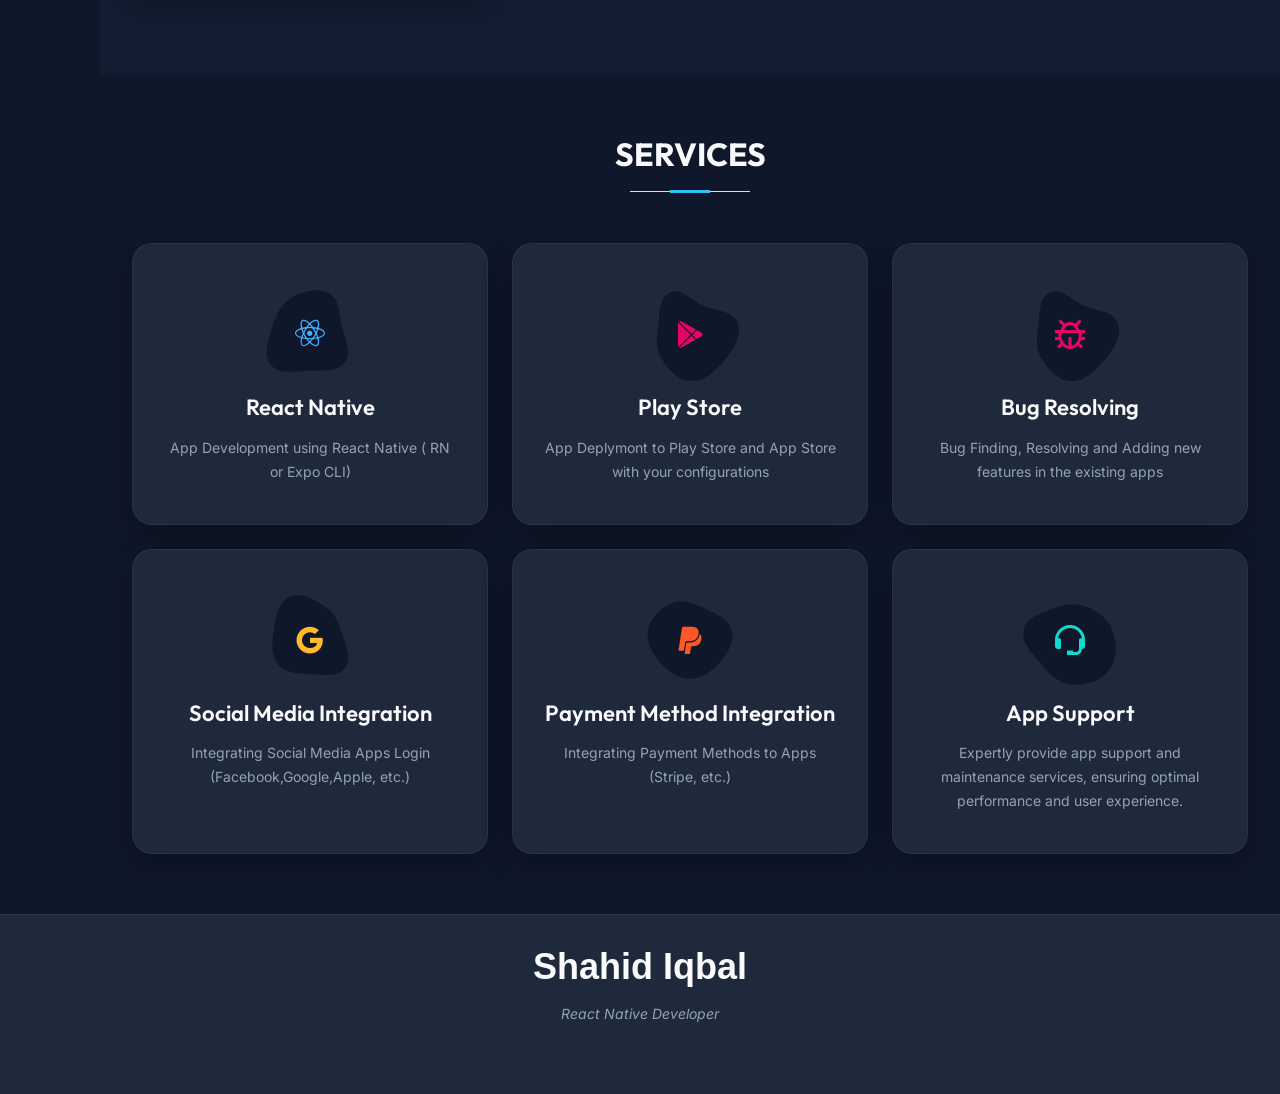
==== commit 2b841658: "Add Field Job Management and Vector Control to portfolio" ====
--- a/index.html
+++ b/index.html
@@ -446,6 +446,36 @@
             </div>
           </div>
 
+          <div class="col-lg-4 col-md-6 portfolio-item filter-live">
+            <div class="portfolio-wrap">
+              <img loading="lazy" src="assets/img/portfolio/field-job-management.png" class="img-fluid" alt="">
+              <div class="portfolio-info">
+                <h4>Field Job Management</h4>
+                <p>Effortless Field Management</p>
+                <div class="portfolio-links">
+                  <a href="assets/img/portfolio/field-job-management.png" data-gallery="portfolioGallery" class="portfolio-lightbox" title="Field Job Management"><i class="bx bx-plus"></i></a>
+                  <a href="https://play.google.com/store/apps/details?id=com.fieldjobmanagement" target="_blank" rel="noopener noreferrer"><i class="bx bxl-play-store"></i></a>
+                  <a href="https://apps.apple.com/sg/app/field-job-management/id6651850656" target="_blank" rel="noopener noreferrer"><i class="bx bxl-apple"></i></a>
+                </div>
+              </div>
+            </div>
+          </div>
+
+          <div class="col-lg-4 col-md-6 portfolio-item filter-live">
+            <div class="portfolio-wrap">
+              <img loading="lazy" src="assets/img/portfolio/vector-control.png" class="img-fluid" alt="">
+              <div class="portfolio-info">
+                <h4>Vector Control</h4>
+                <p>Easy Pest Management</p>
+                <div class="portfolio-links">
+                  <a href="assets/img/portfolio/vector-control.png" data-gallery="portfolioGallery" class="portfolio-lightbox" title="Vector Control"><i class="bx bx-plus"></i></a>
+                  <a href="https://play.google.com/store/apps/details?id=com.vectorcontrol" target="_blank" rel="noopener noreferrer"><i class="bx bxl-play-store"></i></a>
+                  <a href="https://apps.apple.com/ph/app/vector-control/id6504174986" target="_blank" rel="noopener noreferrer"><i class="bx bxl-apple"></i></a>
+                </div>
+              </div>
+            </div>
+          </div>
+
           <!-- === ARCHIVED APPS === -->
 
           <div class="col-lg-4 col-md-6 portfolio-item filter-other">
